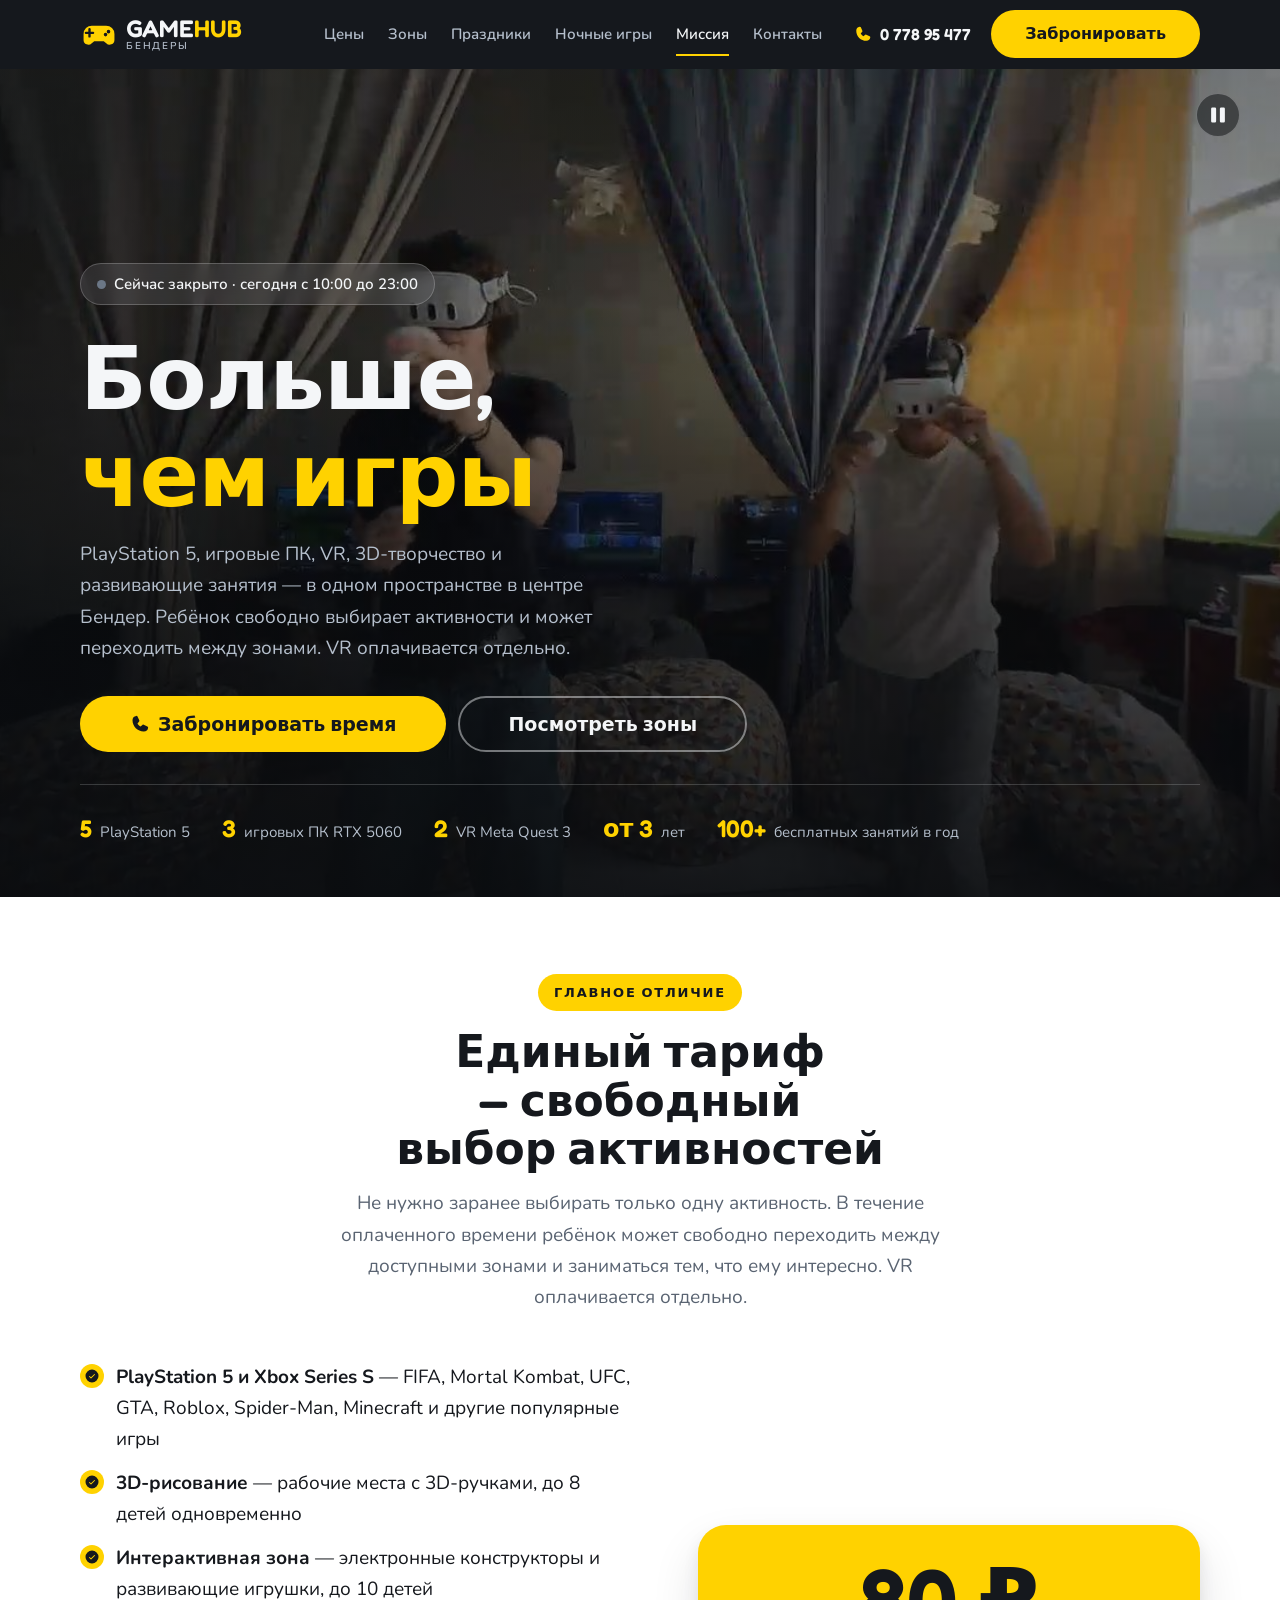
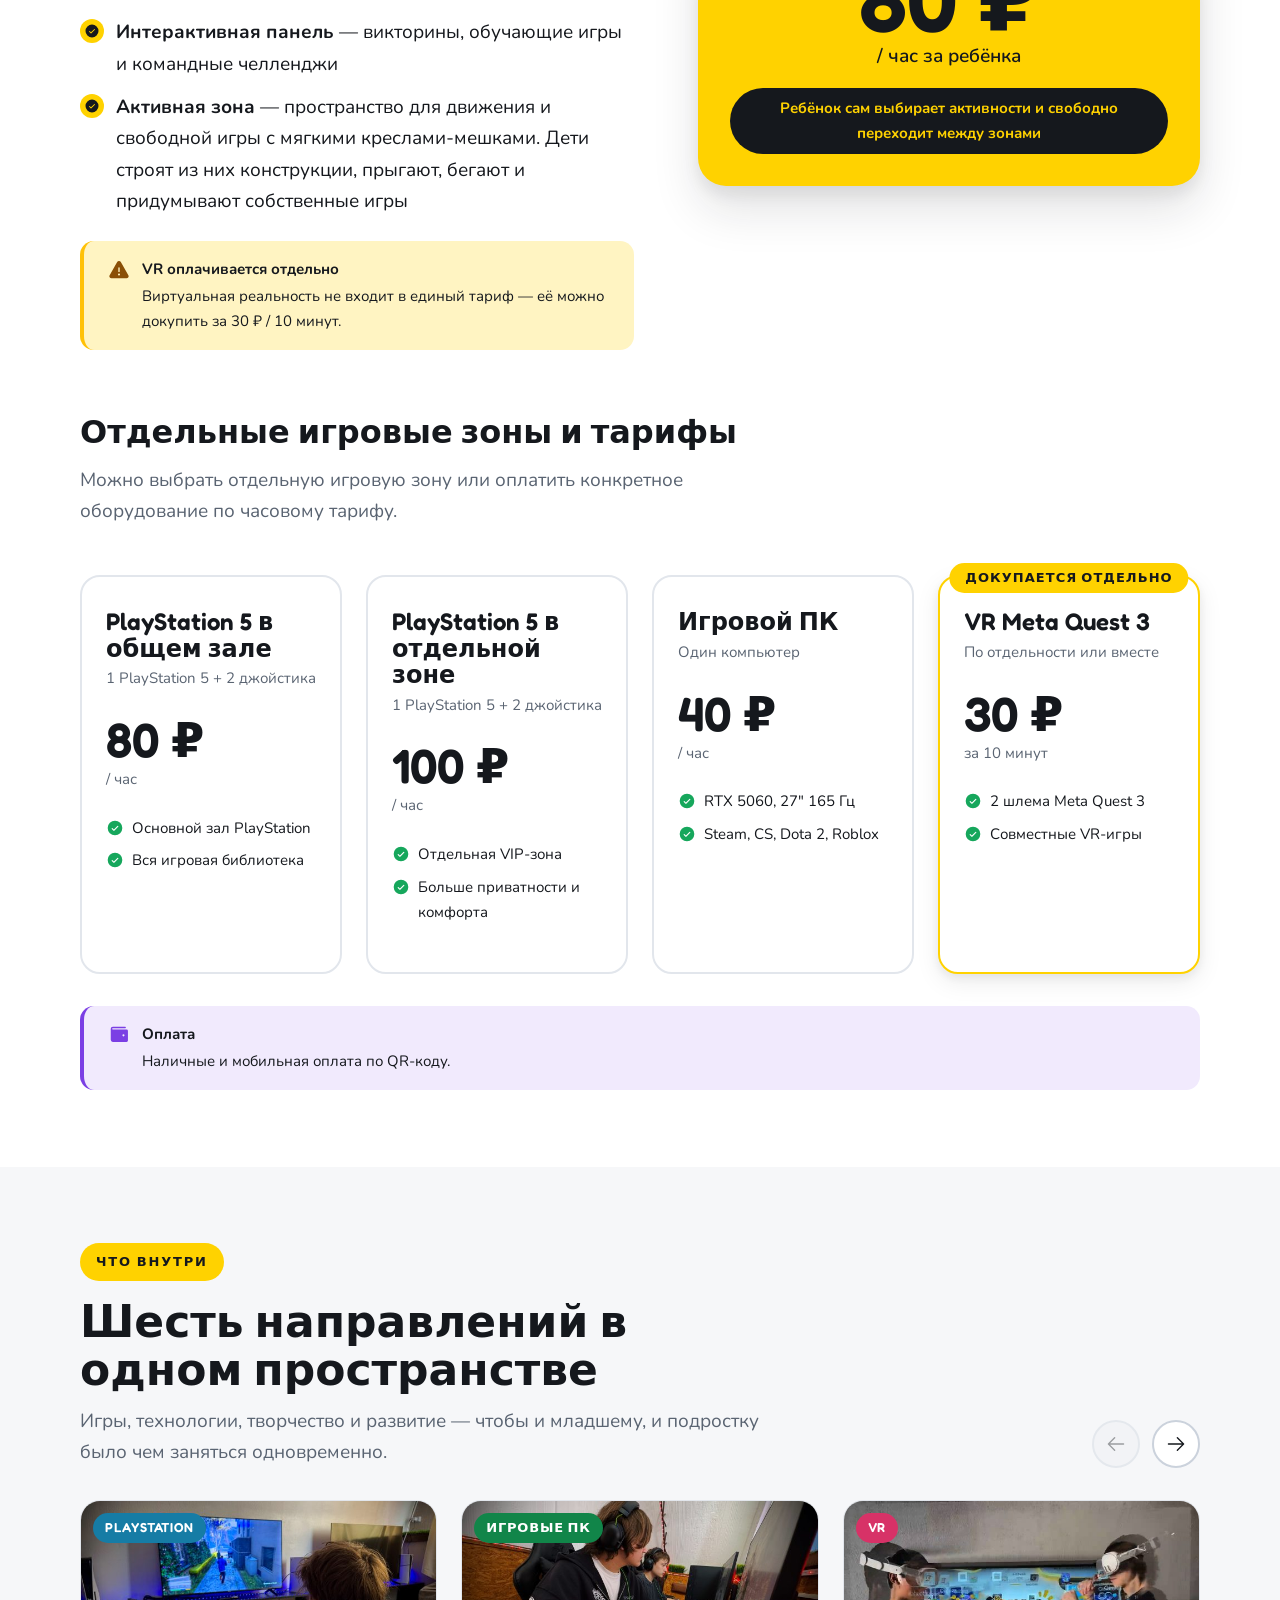
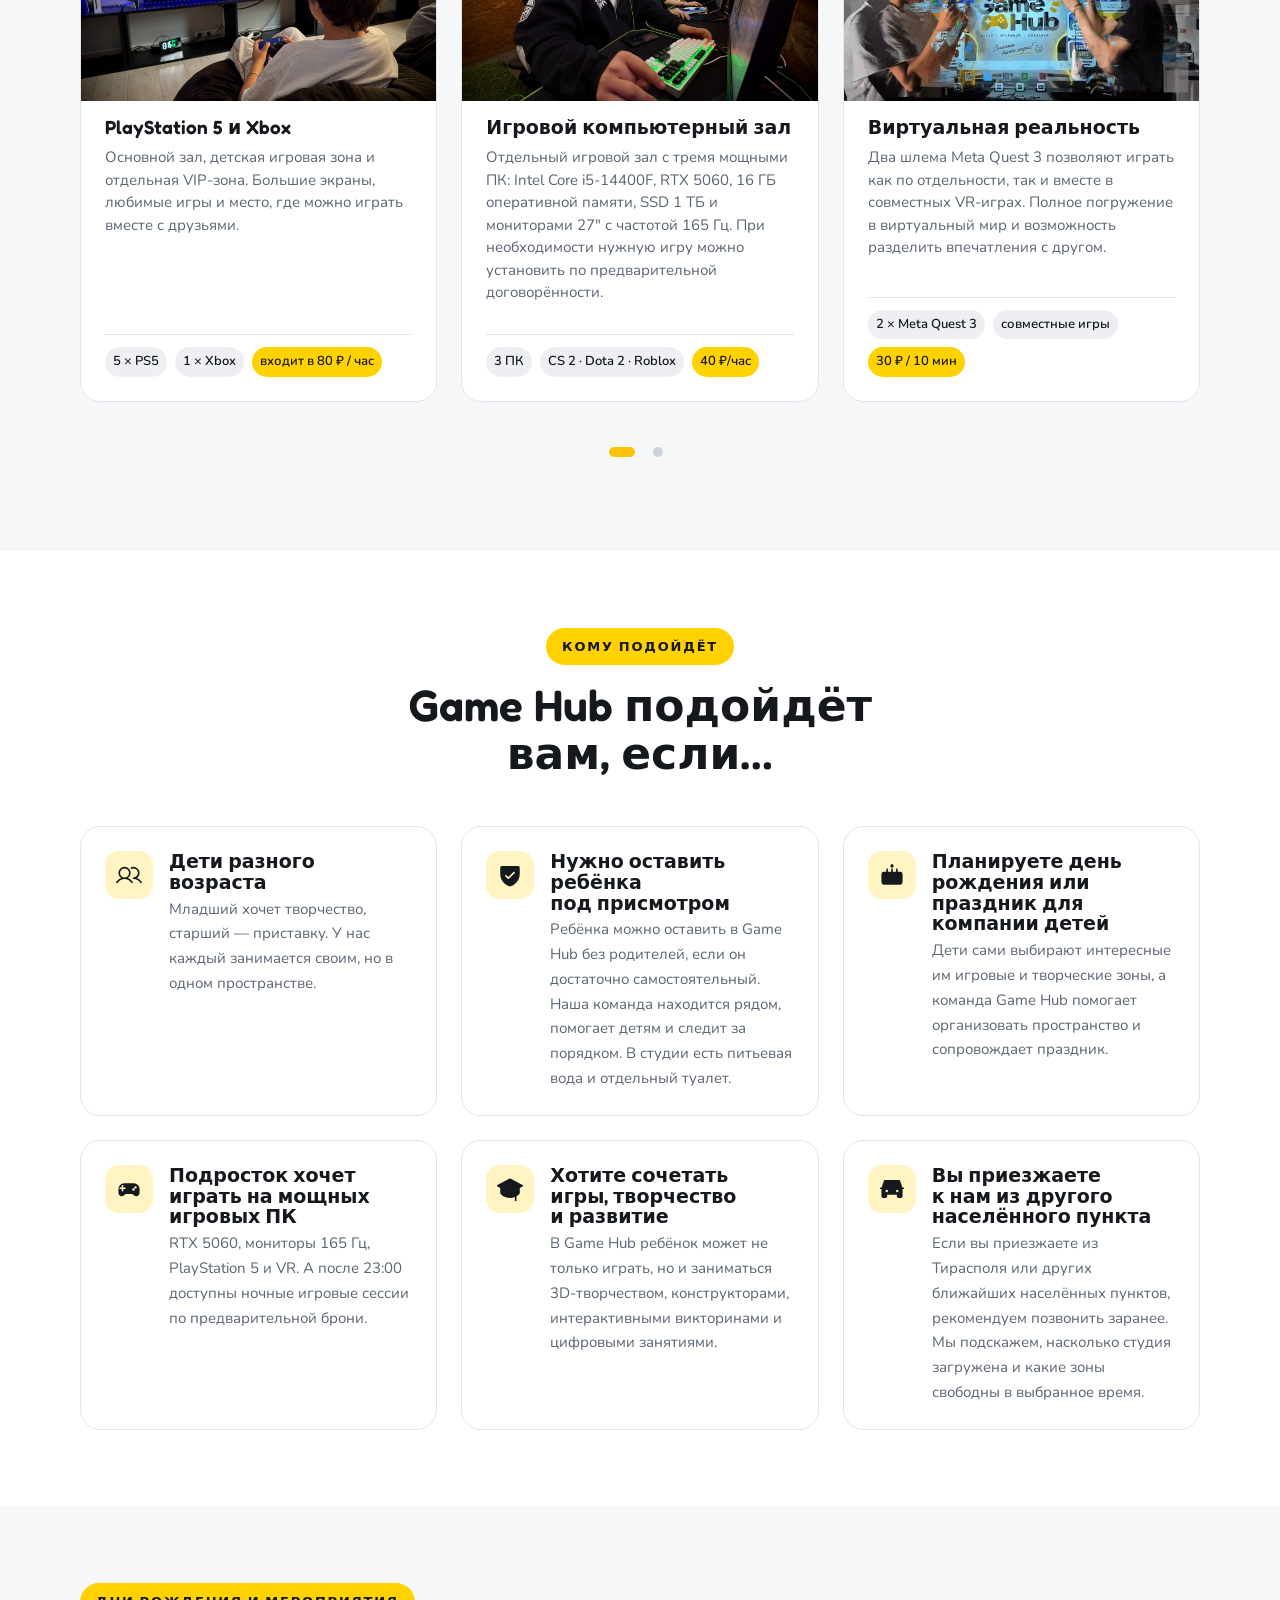
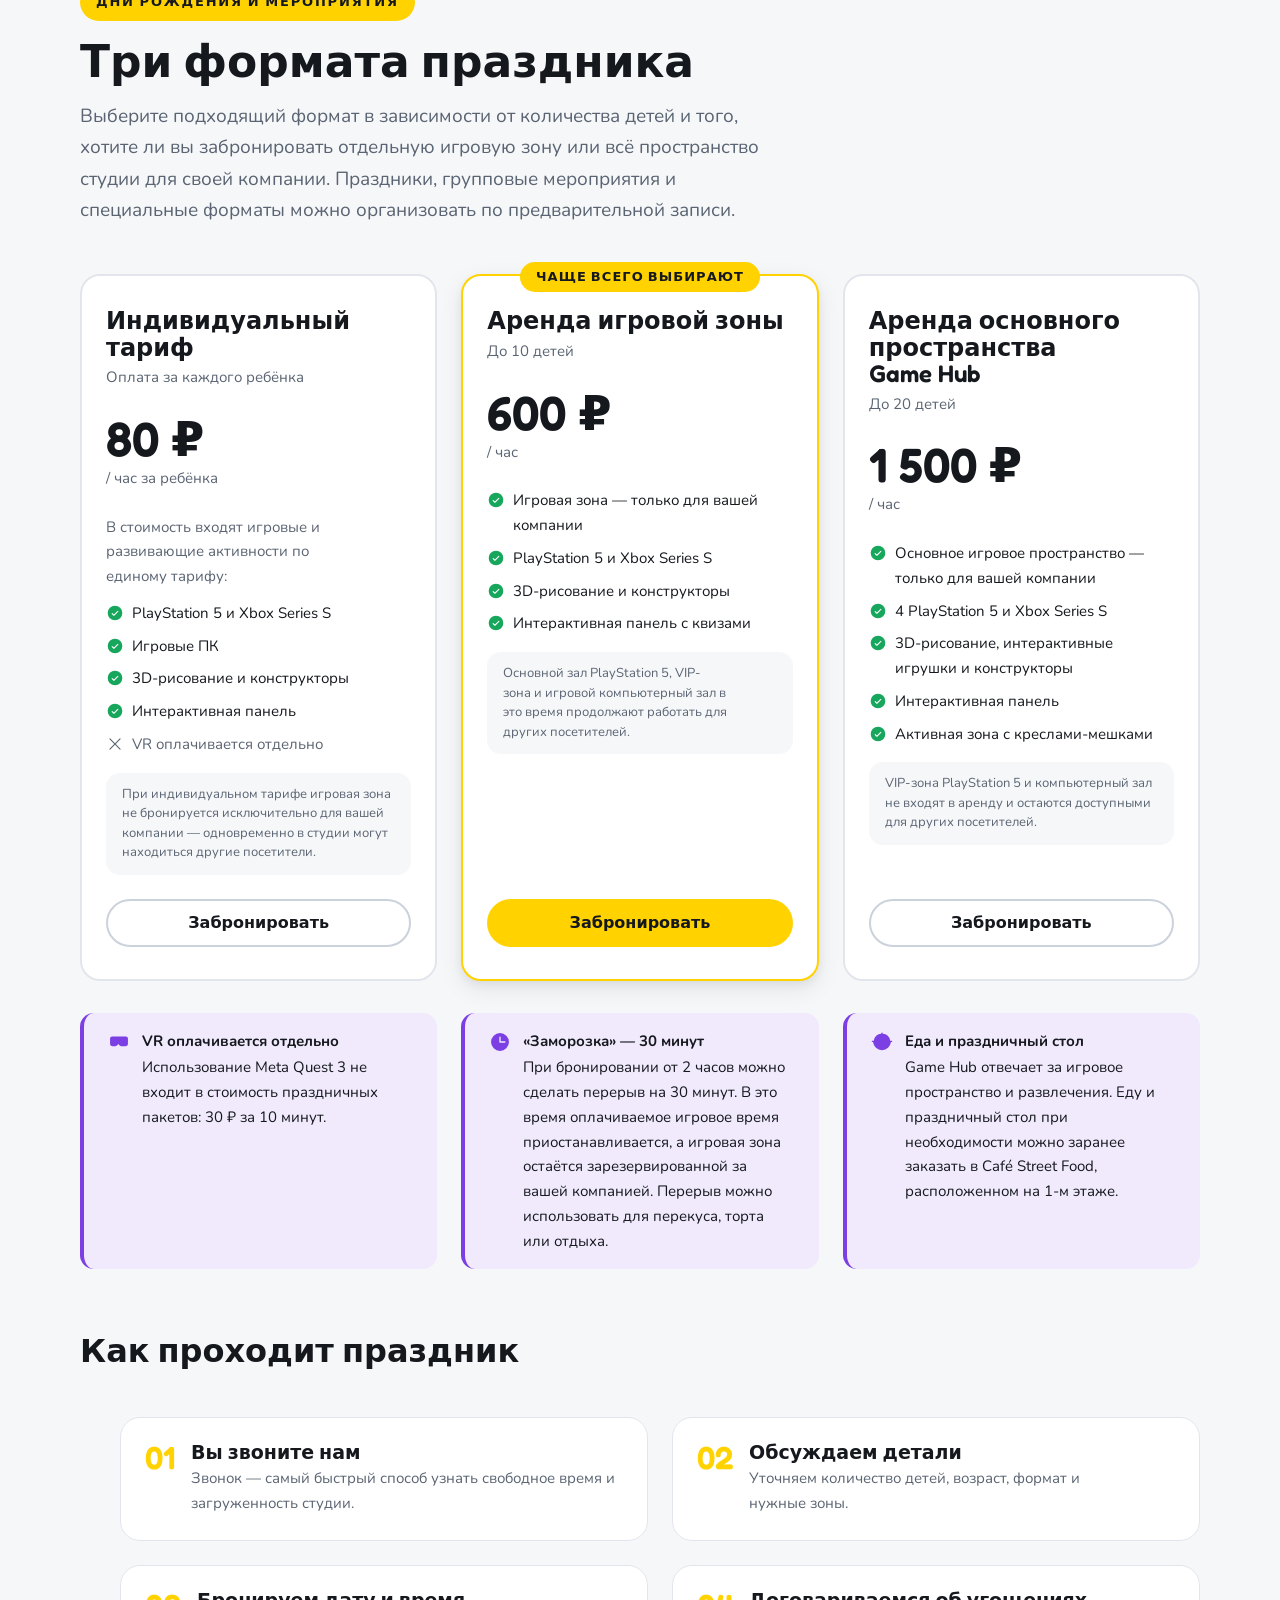
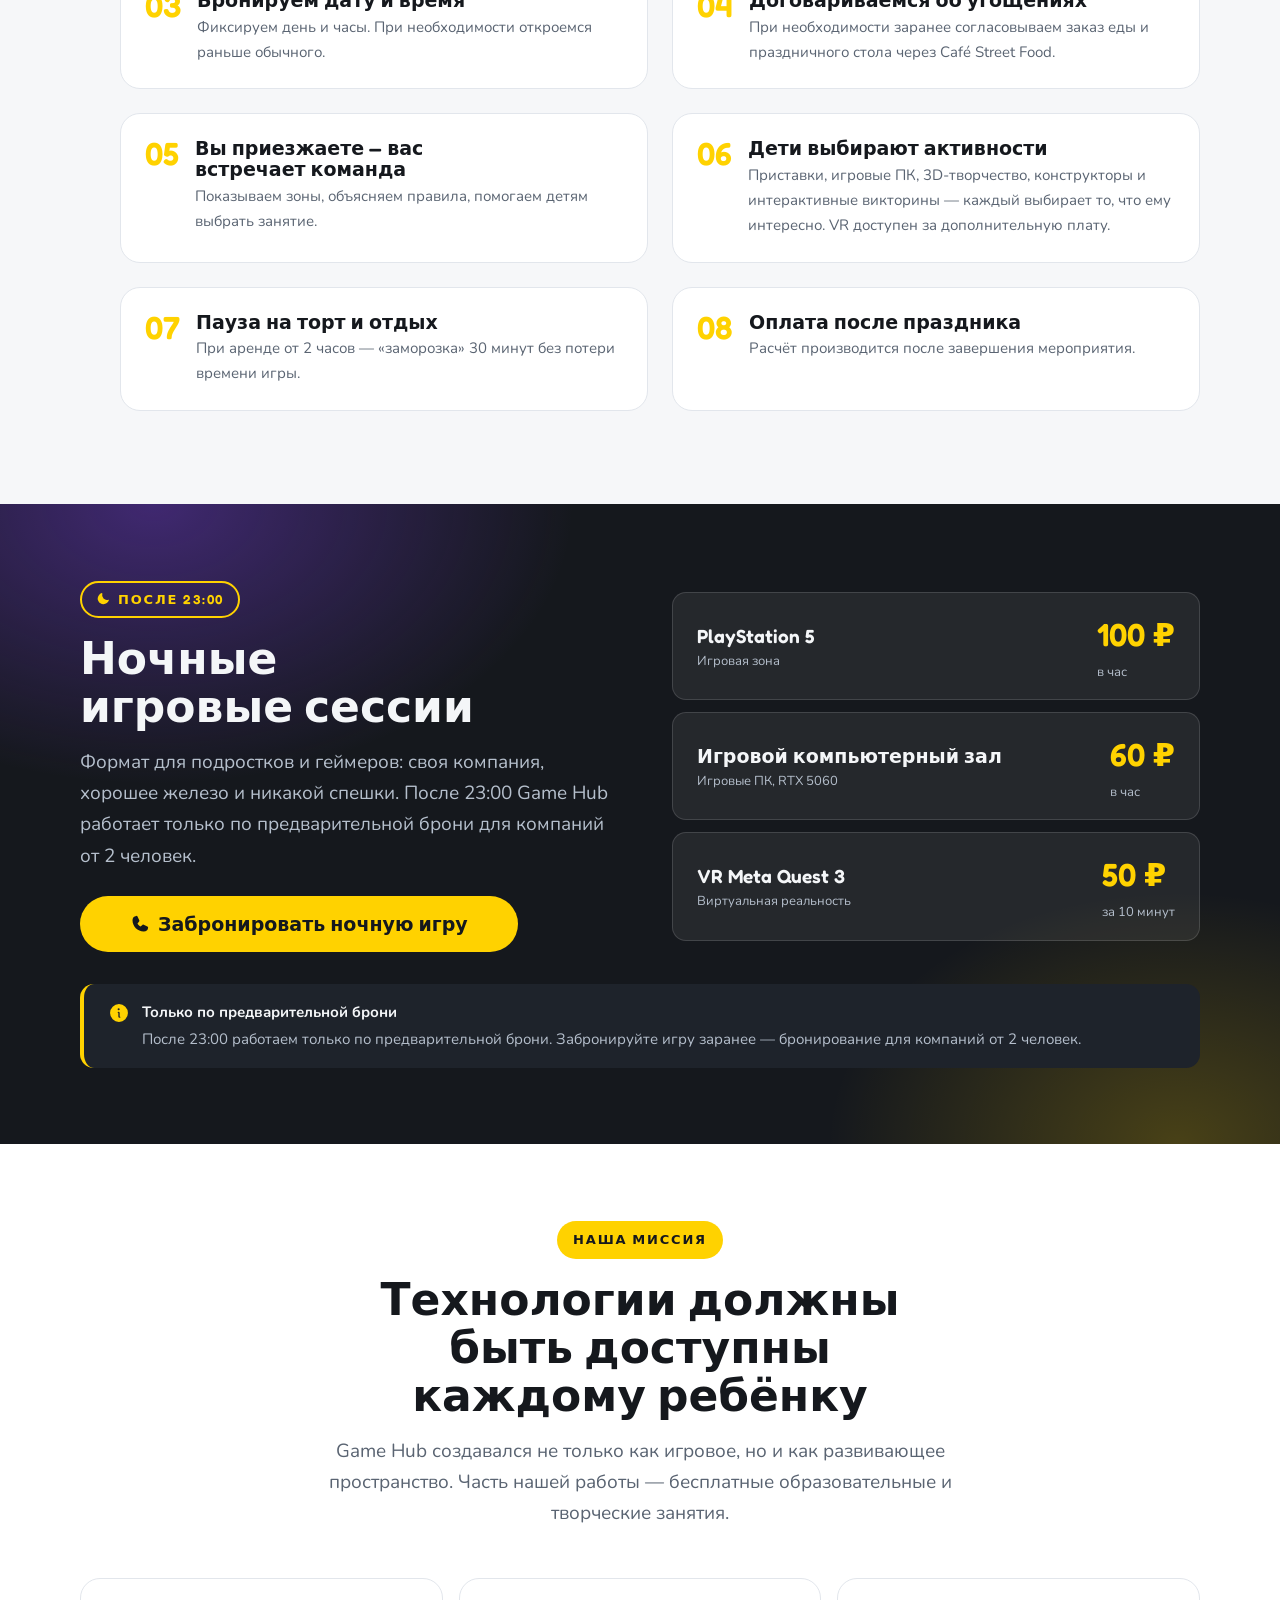
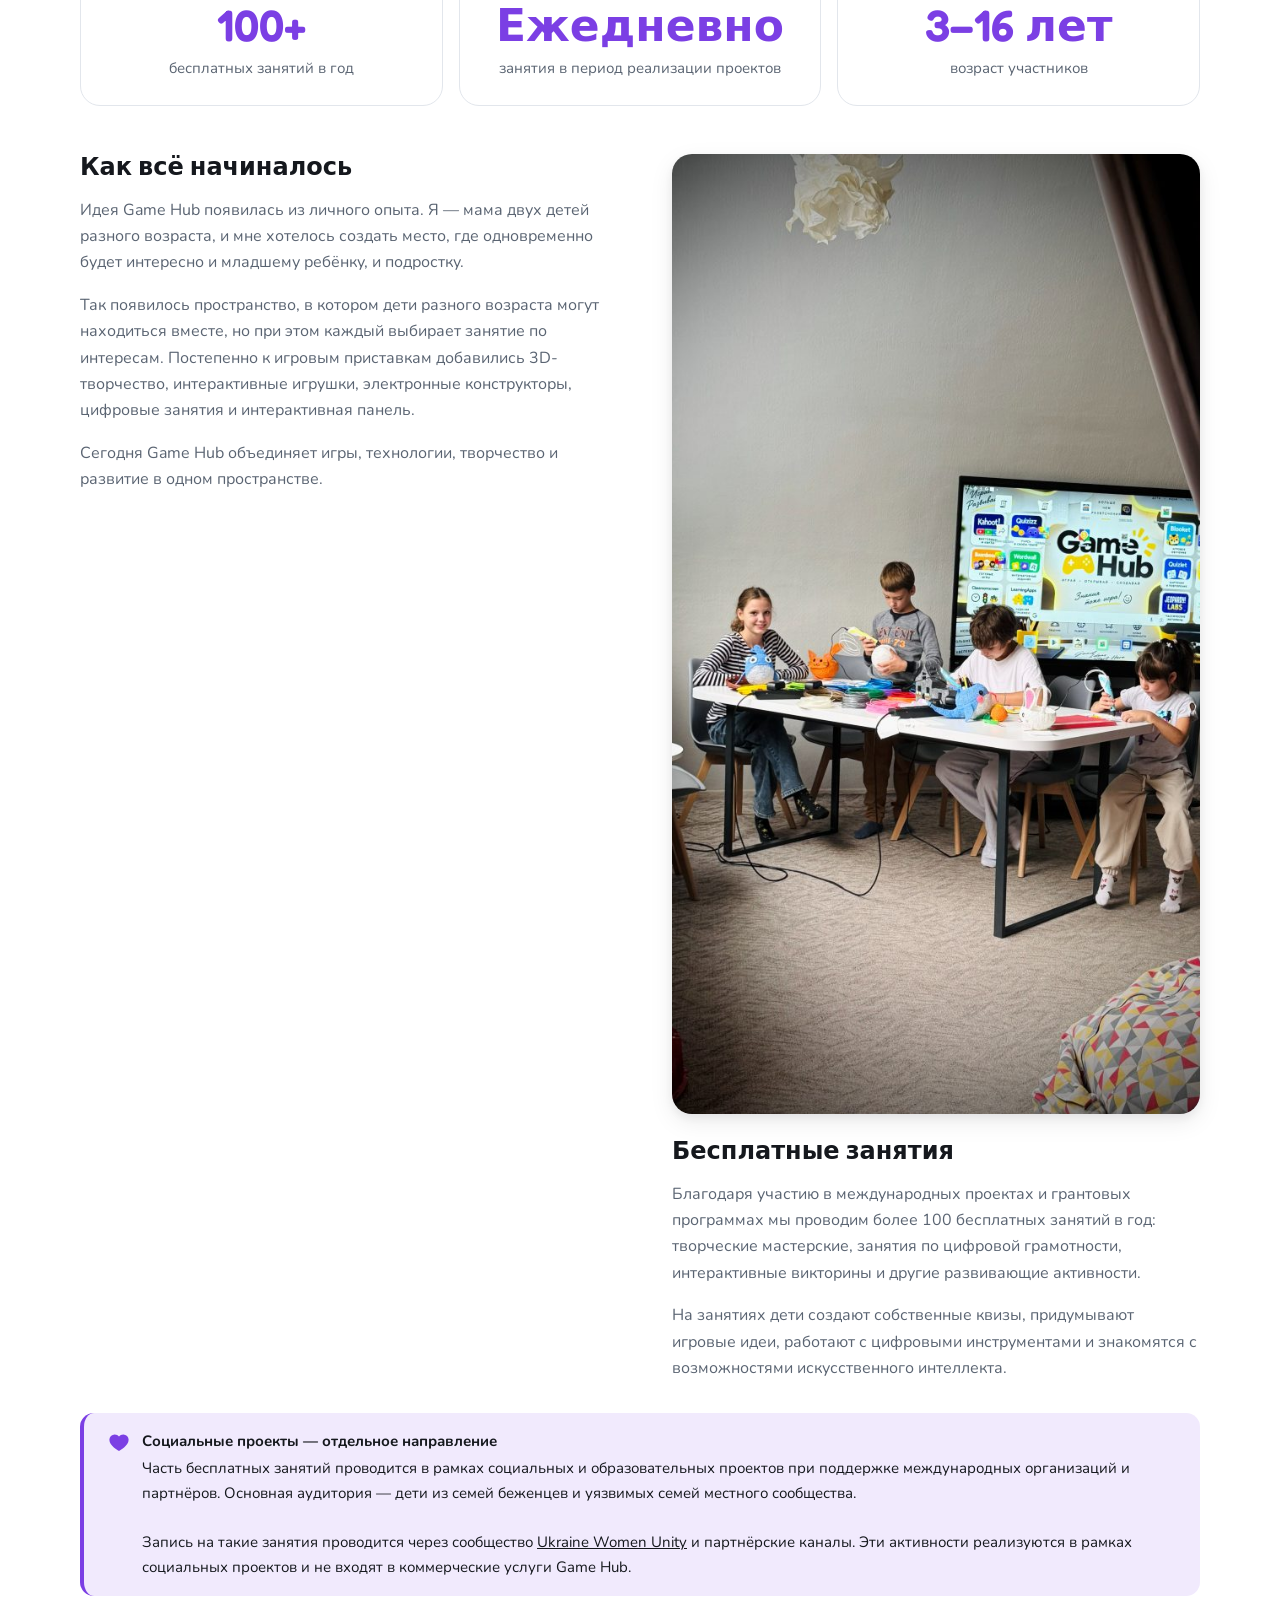
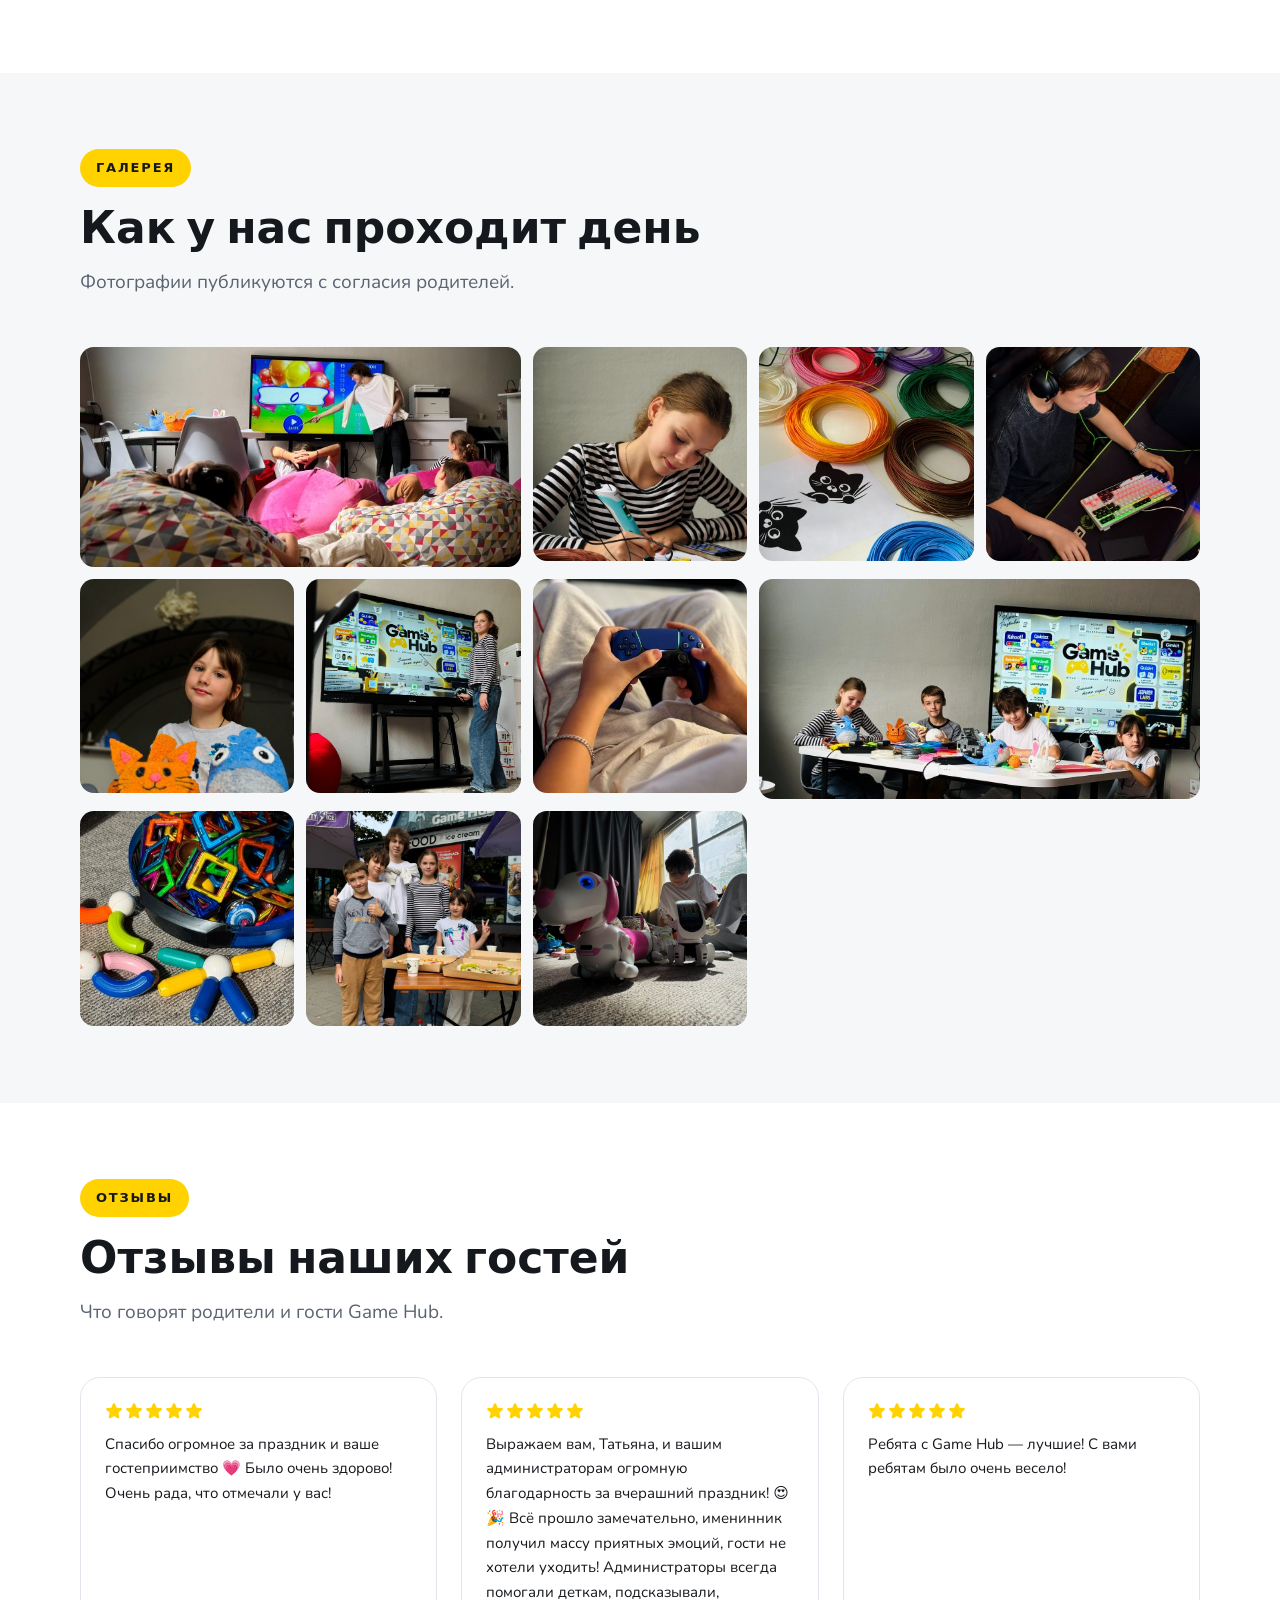
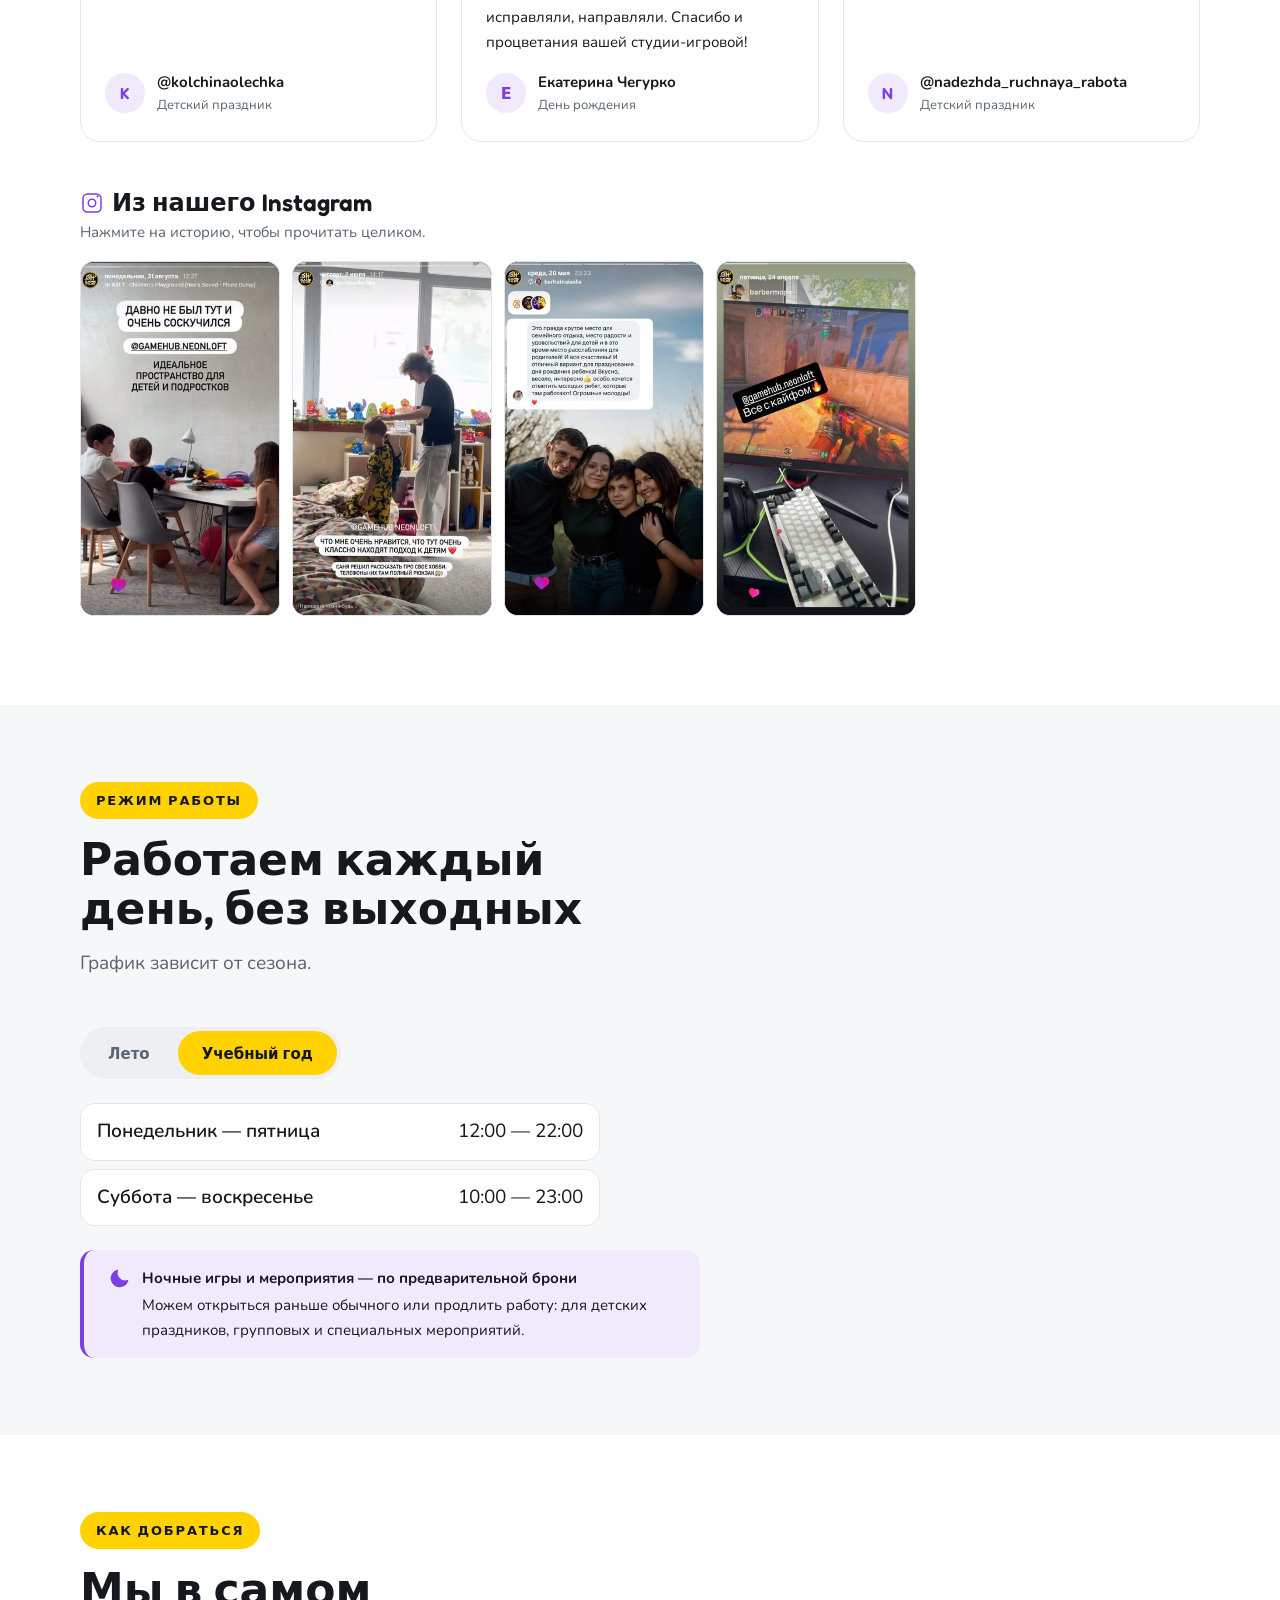
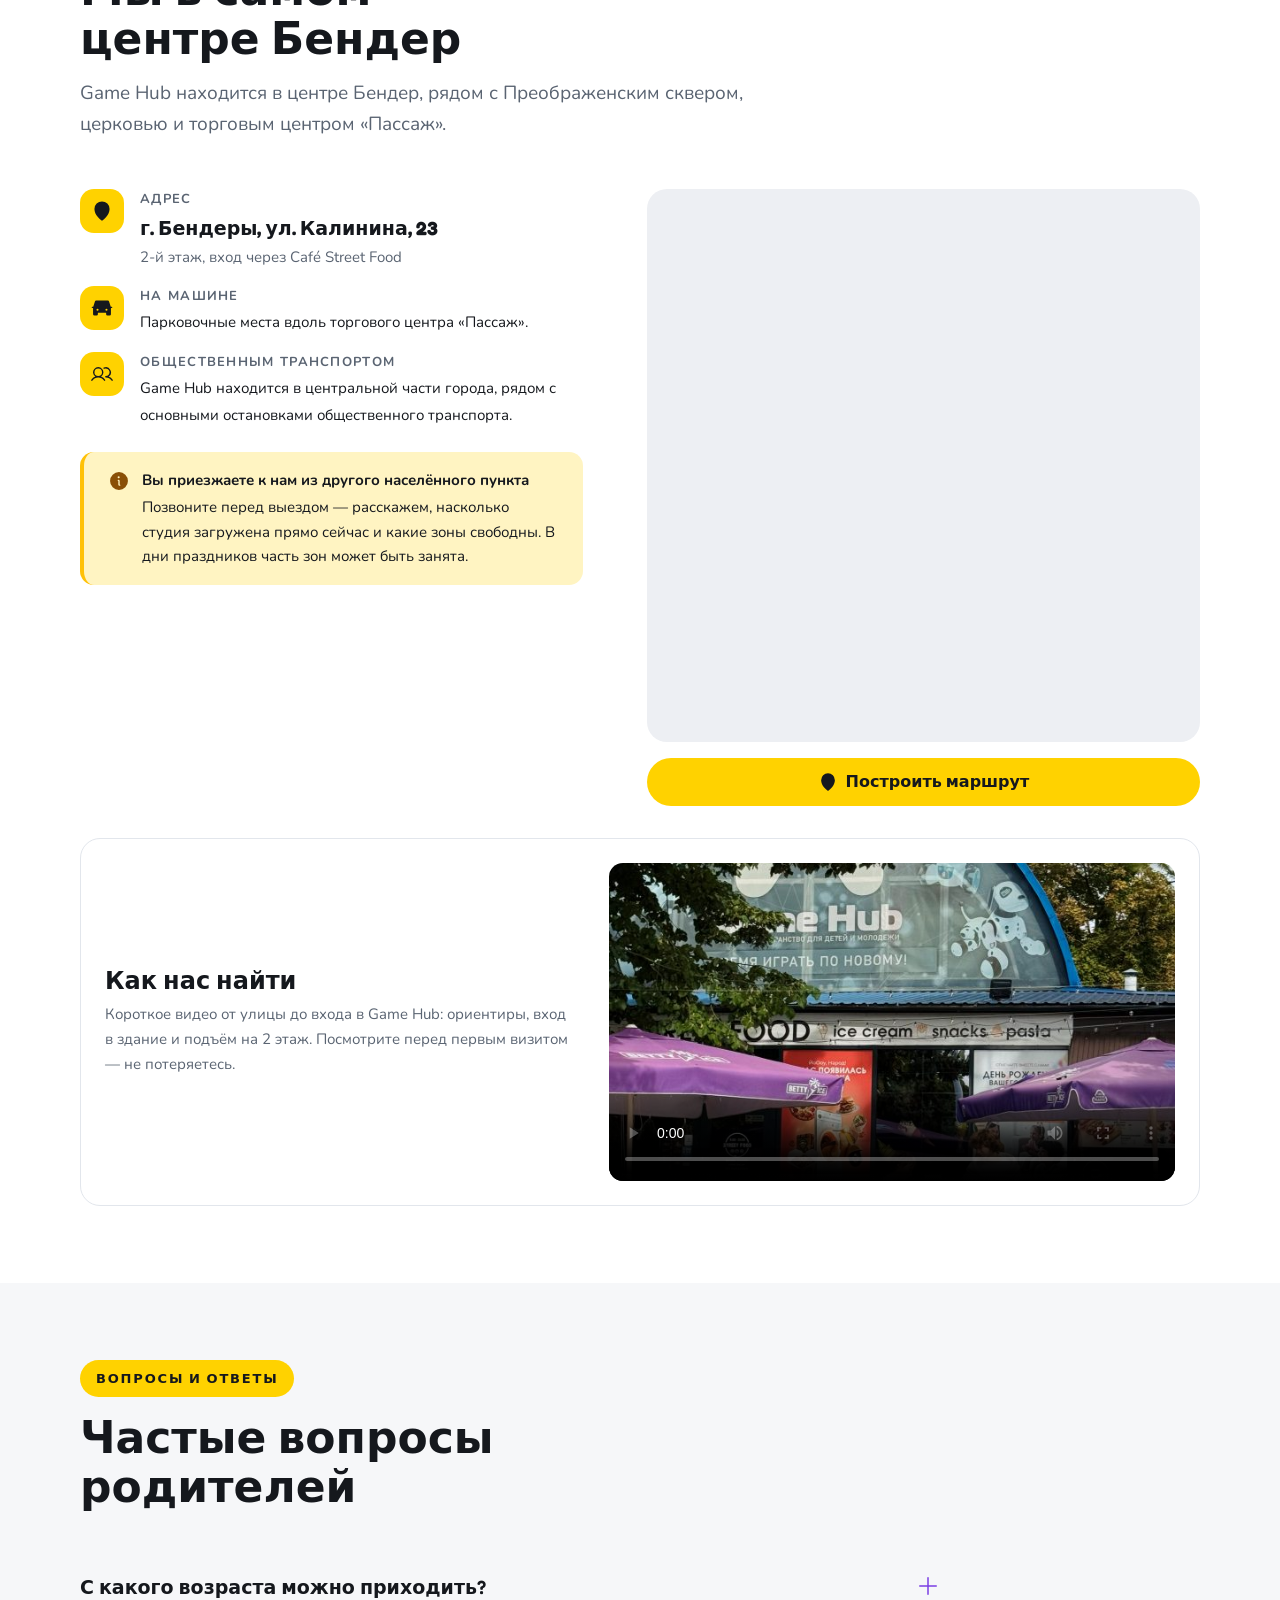
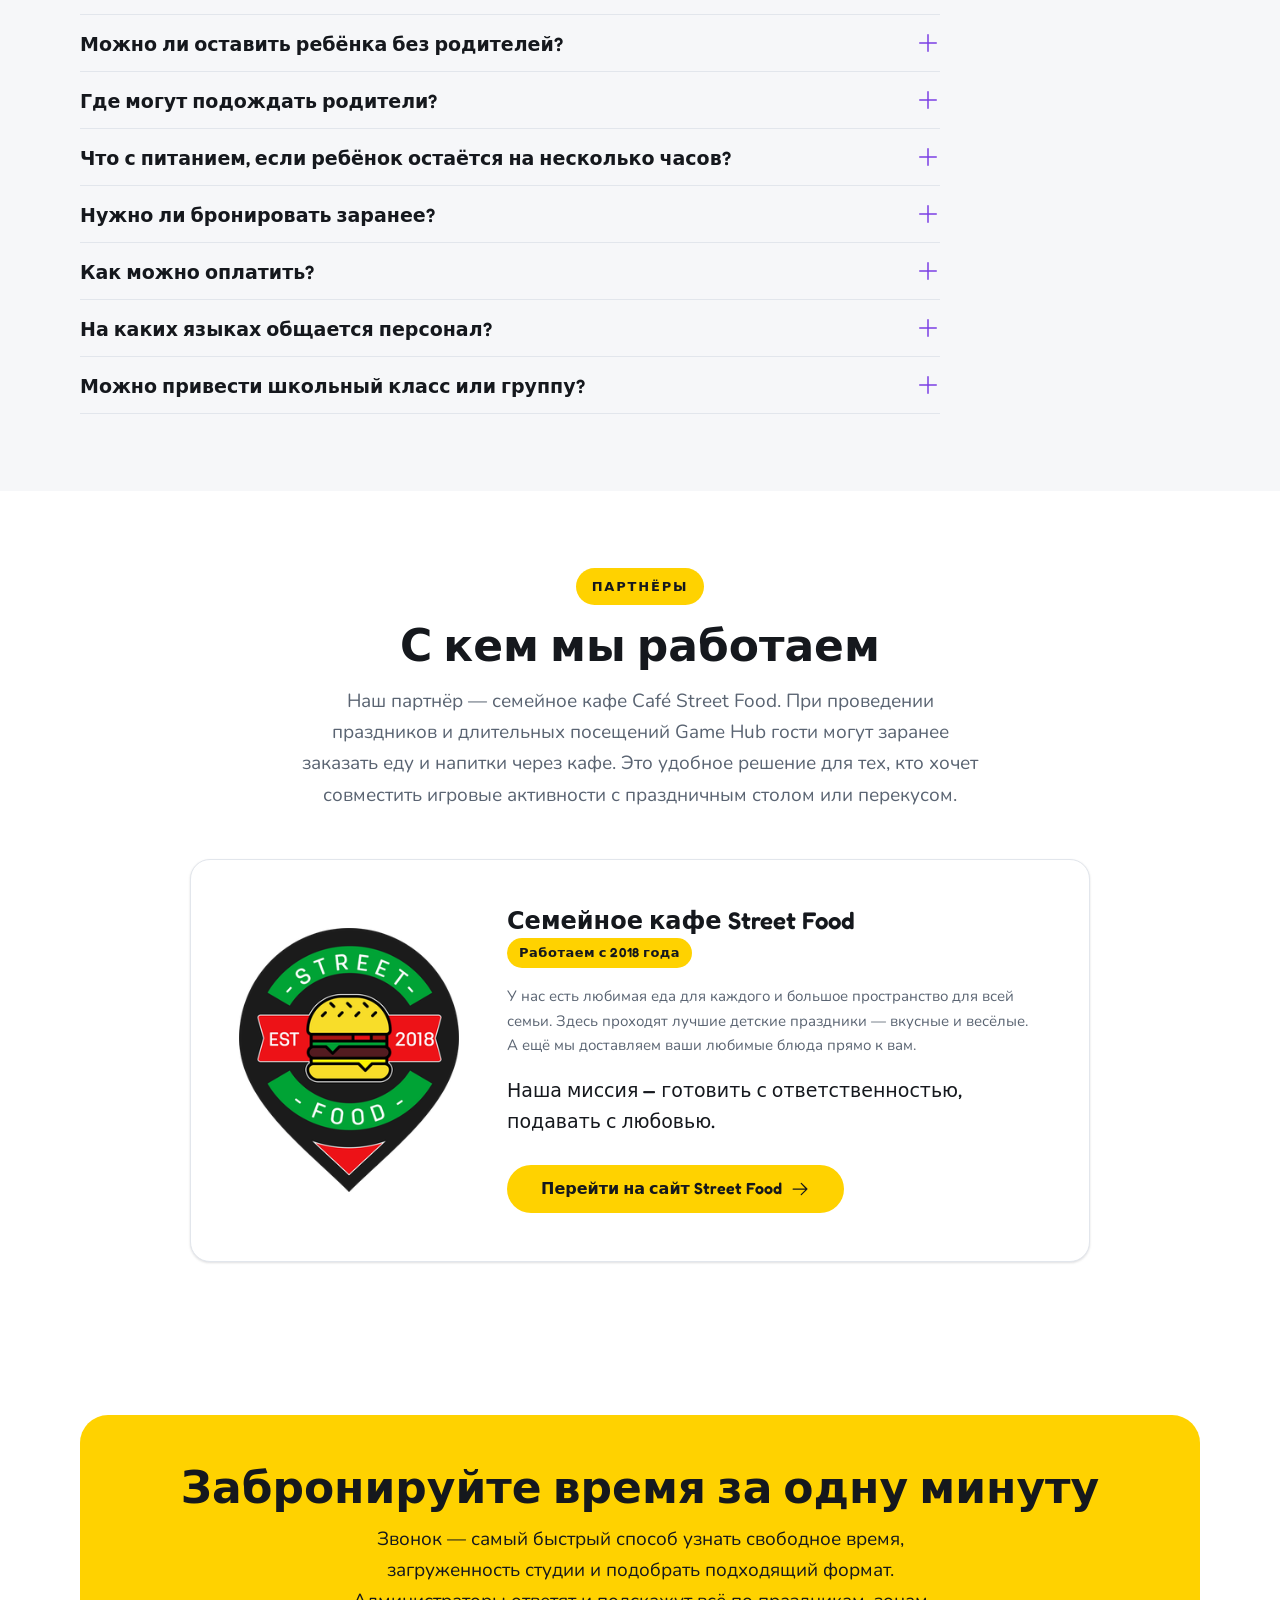
==== index.html @ 4c8664fa "Initial commit: upload game-hub-bender project" ====
<!doctype html>
<html lang="ru">
<head>
<meta charset="utf-8">
<script>document.documentElement.classList.add('js');</script>
<!-- viewport-fit=cover обязателен, иначе env(safe-area-inset-*) на iPhone
     возвращает 0 и нижняя панель уезжает под жест-бар -->
<meta name="viewport" content="width=device-width, initial-scale=1, viewport-fit=cover">
<title>Game Hub — пространство игр, технологий и творчества в Бендерах</title>
<meta name="description" content="Game Hub в Бендерах: PlayStation 5, игровые ПК, VR Meta Quest 3, 3D-рисование и интерактивные занятия. Единый тариф 80 ₽/час — ребёнок играет во всё без ограничений. Дни рождения, аренда зон, ночные игры.">

<meta property="og:type" content="website">
<meta property="og:locale" content="ru_RU">
<meta property="og:site_name" content="Game Hub">
<meta property="og:title" content="Game Hub — больше, чем игры">
<meta property="og:description" content="PlayStation 5, игровые ПК, VR, 3D-творчество и развивающие занятия в центре Бендер. Единый тариф — ребёнок выбирает всё, что хочет.">
<meta property="og:image" content="assets/img/photo-19-1280.jpg">
<meta name="theme-color" content="#15181D">

<link rel="icon" href="assets/brand/favicon.svg" type="image/svg+xml">

<link rel="preconnect" href="https://fonts.googleapis.com">
<link rel="preconnect" href="https://fonts.gstatic.com" crossorigin>
<link rel="stylesheet" href="https://fonts.googleapis.com/css2?family=Fredoka:wght@500;600;700&family=Nunito:wght@400;600;700;800&display=swap">

<link rel="stylesheet" href="css/tokens.css">
<link rel="stylesheet" href="css/styles.css">

<script type="application/ld+json">
{
  "@context": "https://schema.org",
  "@type": "EntertainmentBusiness",
  "name": "Game Hub",
  "description": "Центр игр, технологий и творчества для детей, подростков и семей в Бендерах.",
  "address": {
    "@type": "PostalAddress",
    "streetAddress": "ул. Калинина, 23, 2-й этаж, вход через Café Street Food",
    "addressLocality": "Бендеры"
  },
  "telephone": "+373 778 95 477",
  "url": "",
  "sameAs": ["https://www.instagram.com/gamehub_bender/"],
  "priceRange": "40–1500 ₽",
  "openingHours": ["Mo-Fr 12:00-22:00", "Sa-Su 10:00-23:00"]
}
</script>
</head>

<body>
<a class="skip-link" href="#main">Перейти к содержимому</a>

<!-- ===================== SVG-СПРАЙТ ИКОНОК (Phosphor) ===================== -->
<svg width="0" height="0" style="position:absolute" aria-hidden="true" focusable="false">
<defs>
  <g id="i-phone"><path fill="currentColor" d="M222.37 158.46l-47.11-21.11-.13-.06a16 16 0 0 0-15.17 1.4a8.12 8.12 0 0 0-.75.56L134.87 160c-15.42-7.49-31.34-23.29-38.83-38.51l20.78-24.71c.2-.25.39-.5.57-.77a16 16 0 0 0 1.32-15.06v-.12L97.54 33.64a16 16 0 0 0-16.62-9.52A56.26 56.26 0 0 0 32 80c0 79.4 64.6 144 144 144a56.26 56.26 0 0 0 55.88-48.92a16 16 0 0 0-9.51-16.62"/></g>
  <g id="i-chat"><path fill="currentColor" d="M216 48H40a16 16 0 0 0-16 16v160a15.84 15.84 0 0 0 9.25 14.5A16.05 16.05 0 0 0 40 240a15.89 15.89 0 0 0 10.25-3.78l.09-.07L83 208h133a16 16 0 0 0 16-16V64a16 16 0 0 0-16-16M96 140a12 12 0 1 1 12-12a12 12 0 0 1-12 12m32 0a12 12 0 1 1 12-12a12 12 0 0 1-12 12m32 0a12 12 0 1 1 12-12a12 12 0 0 1-12 12"/></g>
  <g id="i-check"><path fill="currentColor" d="M128 24a104 104 0 1 0 104 104A104.11 104.11 0 0 0 128 24m45.66 85.66l-56 56a8 8 0 0 1-11.32 0l-24-24a8 8 0 0 1 11.32-11.32L112 148.69l50.34-50.35a8 8 0 0 1 11.32 11.32"/></g>
  <g id="i-x"><path fill="currentColor" d="M205.66 194.34a8 8 0 0 1-11.32 11.32L128 139.31l-66.34 66.35a8 8 0 0 1-11.32-11.32L116.69 128L50.34 61.66a8 8 0 0 1 11.32-11.32L128 116.69l66.34-66.35a8 8 0 0 1 11.32 11.32L139.31 128Z"/></g>
  <g id="i-plus"><path fill="currentColor" d="M224 128a8 8 0 0 1-8 8h-80v80a8 8 0 0 1-16 0v-80H40a8 8 0 0 1 0-16h80V40a8 8 0 0 1 16 0v80h80a8 8 0 0 1 8 8"/></g>
  <g id="i-arrow-right"><path fill="currentColor" d="m221.66 133.66l-72 72a8 8 0 0 1-11.32-11.32L196.69 136H40a8 8 0 0 1 0-16h156.69l-58.35-58.34a8 8 0 0 1 11.32-11.32l72 72a8 8 0 0 1 0 11.32"/></g>
  <g id="i-arrow-left"><path fill="currentColor" d="M224 128a8 8 0 0 1-8 8H59.31l58.35 58.34a8 8 0 0 1-11.32 11.32l-72-72a8 8 0 0 1 0-11.32l72-72a8 8 0 0 1 11.32 11.32L59.31 120H216a8 8 0 0 1 8 8"/></g>
  <g id="i-pin"><path fill="currentColor" d="M128 64a40 40 0 1 0 40 40a40 40 0 0 0-40-40m0 64a24 24 0 1 1 24-24a24 24 0 0 1-24 24m0-112a88.1 88.1 0 0 0-88 88c0 31.4 14.51 64.68 42 96.25a254.2 254.2 0 0 0 41.45 38.3a8 8 0 0 0 9.18 0a254.2 254.2 0 0 0 41.37-38.3c27.49-31.57 42-64.85 42-96.25a88.1 88.1 0 0 0-88-88"/></g>
  <g id="i-clock"><path fill="currentColor" d="M128 24a104 104 0 1 0 104 104A104.11 104.11 0 0 0 128 24m56 112h-56a8 8 0 0 1-8-8V72a8 8 0 0 1 16 0v48h48a8 8 0 0 1 0 16"/></g>
  <g id="i-star"><path fill="currentColor" d="M234.5 114.38l-45.1 39.36l13.51 58.6a16 16 0 0 1-23.84 17.34l-51.11-31l-51 31a16 16 0 0 1-23.84-17.34l13.49-58.54l-45.11-39.42a16 16 0 0 1 9.11-28.06l59.46-5.15l23.21-55.36a15.95 15.95 0 0 1 29.44 0l23.21 55.36l59.46 5.15a16 16 0 0 1 9.11 28.06"/></g>
  <g id="i-warning"><path fill="currentColor" d="M236.8 188.09L149.35 36.22a24.76 24.76 0 0 0-42.7 0L19.2 188.09a23.51 23.51 0 0 0 0 23.72A24.35 24.35 0 0 0 40.55 224h174.9a24.35 24.35 0 0 0 21.33-12.19a23.51 23.51 0 0 0 .02-23.72M120 104a8 8 0 0 1 16 0v40a8 8 0 0 1-16 0Zm8 88a12 12 0 1 1 12-12a12 12 0 0 1-12 12"/></g>
  <g id="i-info"><path fill="currentColor" d="M128 24a104 104 0 1 0 104 104A104.11 104.11 0 0 0 128 24m-4 48a12 12 0 1 1-12 12a12 12 0 0 1 12-12m12 112a16 16 0 0 1-16-16v-40a8 8 0 0 1 0-16a16 16 0 0 1 16 16v40a8 8 0 0 1 0 16"/></g>
  <g id="i-shield"><path fill="currentColor" d="M208 40H48a16 16 0 0 0-16 16v58.78c0 89.61 75.82 119.34 91 124.39a15.5 15.5 0 0 0 10 0c15.2-5.05 91-34.78 91-124.39V56a16 16 0 0 0-16-16m-34.34 69.66l-56 56a8 8 0 0 1-11.32 0l-24-24a8 8 0 0 1 11.32-11.32L112 148.69l50.34-50.35a8 8 0 0 1 11.32 11.32"/></g>
  <g id="i-users"><path fill="currentColor" d="M117.25 157.92a60 60 0 1 0-66.5 0a95.83 95.83 0 0 0-47.22 37.71a8 8 0 1 0 13.4 8.74a80 80 0 0 1 134.14 0a8 8 0 0 0 13.4-8.74a95.83 95.83 0 0 0-47.22-37.71M40 108a44 44 0 1 1 44 44a44.05 44.05 0 0 1-44-44m210.14 98.7a8 8 0 0 1-11.07-2.33A79.8 79.8 0 0 0 172 168a8 8 0 0 1 0-16a44 44 0 1 0-16.34-84.87a8 8 0 1 1-5.94-14.85a60 60 0 0 1 55.53 105.64a95.83 95.83 0 0 1 47.22 37.71a8 8 0 0 1-2.33 11.07"/></g>
  <g id="i-gamepad"><path fill="currentColor" d="M176 72a56.06 56.06 0 0 1 56 56v40a32 32 0 0 1-55.27 21.91L160 176H96l-16.73 13.91A32 32 0 0 1 24 168v-40a56.06 56.06 0 0 1 56-56ZM88 112H72V96a8 8 0 0 0-16 0v16H40a8 8 0 0 0 0 16h16v16a8 8 0 0 0 16 0v-16h16a8 8 0 0 0 0-16m72 20a12 12 0 1 0 12-12a12 12 0 0 0-12 12m32-32a12 12 0 1 0 12 12a12 12 0 0 0-12-12"/></g>
  <g id="i-vr"><path fill="currentColor" d="M208 64H48a24 24 0 0 0-24 24v64a24 24 0 0 0 24 24h40.24a24 24 0 0 0 19.2-9.6L120 150l12.56 16.4a24 24 0 0 0 19.2 9.6H208a24 24 0 0 0 24-24V88a24 24 0 0 0-24-24"/></g>
  <g id="i-monitor"><path fill="currentColor" d="M208 40H48a24 24 0 0 0-24 24v112a24 24 0 0 0 24 24h72v24H88a8 8 0 0 0 0 16h80a8 8 0 0 0 0-16h-32v-24h72a24 24 0 0 0 24-24V64a24 24 0 0 0-24-24"/></g>
  <g id="i-pen"><path fill="currentColor" d="m227.31 73.37l-44.68-44.69a16 16 0 0 0-22.63 0L36.69 152a15.86 15.86 0 0 0-4.69 11.31V208a16 16 0 0 0 16 16h44.69a15.86 15.86 0 0 0 11.31-4.69L227.31 96a16 16 0 0 0 0-22.63M51.31 160L136 75.31L152.69 92L68 176.68ZM48 179.31L76.69 208H48Zm120-98.63L123.31 36L148 11.31"/></g>
  <g id="i-puzzle"><path fill="currentColor" d="M223.68 66.15L135.68 18a15.88 15.88 0 0 0-15.36 0l-88 48.15a16 16 0 0 0-8.32 14v95.64a16 16 0 0 0 8.32 14l88 48.17a15.88 15.88 0 0 0 15.36 0l88-48.17a16 16 0 0 0 8.32-14V80.18a16 16 0 0 0-8.32-14.03M128 32l80.34 44L128 120L47.66 76Z"/></g>
  <g id="i-presentation"><path fill="currentColor" d="M216 40H40a16 16 0 0 0-16 16v112a16 16 0 0 0 16 16h64.69l-21.38 21.37a8 8 0 0 0 11.31 11.32L120 195.31l25.37 21.38a8 8 0 1 0 11.32-11.32L135.31 184H216a16 16 0 0 0 16-16V56a16 16 0 0 0-16-16"/></g>
  <g id="i-moon"><path fill="currentColor" d="M233.54 142.23a8 8 0 0 0-8-2a88.08 88.08 0 0 1-109.8-109.8a8 8 0 0 0-10-10a104.84 104.84 0 0 0-52.91 37A104 104 0 0 0 136 224a103.1 103.1 0 0 0 62.52-20.88a104.84 104.84 0 0 0 37-52.91a8 8 0 0 0-1.98-7.98"/></g>
  <g id="i-cake"><path fill="currentColor" d="M208 96h-24V72a8 8 0 0 0-16 0v24h-32V72a8 8 0 0 0-16 0v24H88V72a8 8 0 0 0-16 0v24H48a24 24 0 0 0-24 24v80a24 24 0 0 0 24 24h160a24 24 0 0 0 24-24v-80a24 24 0 0 0-24-24M128 56a16 16 0 0 0 16-16c0-10-16-24-16-24s-16 14-16 24a16 16 0 0 0 16 16"/></g>
  <g id="i-sparkle"><path fill="currentColor" d="M208 144a15.78 15.78 0 0 1-10.42 14.94l-51.65 19l-19 51.61a15.92 15.92 0 0 1-29.88 0L78 178l-51.62-19a15.92 15.92 0 0 1 0-29.88l51.65-19l19-51.61a15.92 15.92 0 0 1 29.88 0l19 51.65l51.61 19A15.78 15.78 0 0 1 208 144M152 48h16v16a8 8 0 0 0 16 0V48h16a8 8 0 0 0 0-16h-16V16a8 8 0 0 0-16 0v16h-16a8 8 0 0 0 0 16m88 32h-8v-8a8 8 0 0 0-16 0v8h-8a8 8 0 0 0 0 16h8v8a8 8 0 0 0 16 0v-8h8a8 8 0 0 0 0-16"/></g>
  <g id="i-wallet"><path fill="currentColor" d="M216 64H56a8 8 0 0 1 0-16h144a8 8 0 0 0 0-16H56a24 24 0 0 0-24 24v128a24 24 0 0 0 24 24h160a16 16 0 0 0 16-16V80a16 16 0 0 0-16-16m-36 80a12 12 0 1 1 12-12a12 12 0 0 1-12 12"/></g>
  <g id="i-qr"><path fill="currentColor" d="M104 40H56a16 16 0 0 0-16 16v48a16 16 0 0 0 16 16h48a16 16 0 0 0 16-16V56a16 16 0 0 0-16-16m0 64H56V56h48Zm0 32H56a16 16 0 0 0-16 16v48a16 16 0 0 0 16 16h48a16 16 0 0 0 16-16v-48a16 16 0 0 0-16-16m0 64H56v-48h48Zm96-160h-48a16 16 0 0 0-16 16v48a16 16 0 0 0 16 16h48a16 16 0 0 0 16-16V56a16 16 0 0 0-16-16m0 64h-48V56h48Zm-64 48a8 8 0 0 1 8-8h16a8 8 0 0 1 8 8v16h16v-16a8 8 0 0 1 16 0v40a8 8 0 0 1-8 8h-24v16a8 8 0 0 1-16 0v-24a8 8 0 0 1 8-8h24v-16h-32v24a8 8 0 0 1-16 0Z"/></g>
  <g id="i-instagram"><path fill="currentColor" d="M128 80a48 48 0 1 0 48 48a48.05 48.05 0 0 0-48-48m0 80a32 32 0 1 1 32-32a32 32 0 0 1-32 32m48-136H80a56.06 56.06 0 0 0-56 56v96a56.06 56.06 0 0 0 56 56h96a56.06 56.06 0 0 0 56-56V80a56.06 56.06 0 0 0-56-56m40 152a40 40 0 0 1-40 40H80a40 40 0 0 1-40-40V80a40 40 0 0 1 40-40h96a40 40 0 0 1 40 40Zm-16-120a12 12 0 1 1-12-12a12 12 0 0 1 12 12"/></g>
  <g id="i-telegram"><path fill="currentColor" d="M228.88 26.19a9 9 0 0 0-9.16-1.57L17.06 103.93a14.22 14.22 0 0 0 2.43 27.21L72 141.45V200a15.92 15.92 0 0 0 27.18 11.32l26-26l44.5 39.14a15.93 15.93 0 0 0 26.11-8.57l38-192a9 9 0 0 0-4.91-9.7"/></g>
  <g id="i-whatsapp"><path fill="currentColor" d="M187.58 144.84l-32-16a8 8 0 0 0-8 .5l-14.69 9.8a40.55 40.55 0 0 1-16-16l9.8-14.69a8 8 0 0 0 .5-8l-16-32A8 8 0 0 0 104 64a40 40 0 0 0-40 40a88.1 88.1 0 0 0 88 88a40 40 0 0 0 40-40a8 8 0 0 0-4.42-7.16M128 24a104 104 0 0 0-91.82 152.88l-11.35 34.05a16 16 0 0 0 20.24 20.24l34.05-11.35A104 104 0 1 0 128 24"/></g>
  <g id="i-video"><path fill="currentColor" d="M164 48H52a28 28 0 0 0-28 28v104a28 28 0 0 0 28 28h112a28 28 0 0 0 28-28v-104a28 28 0 0 0-28-28m80.77 29.4a8 8 0 0 0-8.08.2l-28 17.5a8 8 0 0 0-3.76 6.79v51.22a8 8 0 0 0 3.76 6.79l28 17.5A8 8 0 0 0 248 170.9V84.4a8 8 0 0 0-3.23-7"/></g>
  <g id="i-map"><path fill="currentColor" d="m228.92 49.69l-64-16a8 8 0 0 0-5.1.43l-61.1 26.19l-61.5-15.37A8 8 0 0 0 27 52.47v128a8 8 0 0 0 6.06 7.76l64 16a8 8 0 0 0 5.1-.43l61.1-26.19l61.5 15.37a8 8 0 0 0 9.24-7.76v-128a8 8 0 0 0-6.08-7.53M96 173.52l-53-13.25V62.75l53 13.25Zm64-19.04l-48 20.58V81.52l48-20.58Zm69 5.79l-53-13.25V62.75l53 13.25Z"/></g>
  <g id="i-menu"><path fill="currentColor" d="M224 128a8 8 0 0 1-8 8H40a8 8 0 0 1 0-16h176a8 8 0 0 1 8 8m-184-56h176a8 8 0 0 0 0-16H40a8 8 0 0 0 0 16m176 112H40a8 8 0 0 0 0 16h176a8 8 0 0 0 0-16"/></g>
  <g id="i-pause"><path fill="currentColor" d="M200 32h-32a16 16 0 0 0-16 16v160a16 16 0 0 0 16 16h32a16 16 0 0 0 16-16V48a16 16 0 0 0-16-16m-112 0H56a16 16 0 0 0-16 16v160a16 16 0 0 0 16 16h32a16 16 0 0 0 16-16V48a16 16 0 0 0-16-16"/></g>
  <g id="i-play"><path fill="currentColor" d="M232.4 114.49L88.32 26.35a16 16 0 0 0-16.2-.3A15.86 15.86 0 0 0 64 39.87v176.26A15.94 15.94 0 0 0 80 232a16.07 16.07 0 0 0 8.36-2.35l144.04-88.14a15.81 15.81 0 0 0 0-27.02"/></g>
  <g id="i-heart"><path fill="currentColor" d="M240 102c0 70-103.79 126.66-108.21 129a8 8 0 0 1-7.58 0C119.79 228.66 16 172 16 102a62.07 62.07 0 0 1 62-62c20.65 0 38.73 8.88 50 23.89C139.27 48.88 157.35 40 178 40a62.07 62.07 0 0 1 62 62"/></g>
  <g id="i-graduation"><path fill="currentColor" d="M251.76 88.94l-120-64a8 8 0 0 0-7.52 0l-120 64a8 8 0 0 0 0 14.12L32 117.87v48.42a15.9 15.9 0 0 0 4.06 10.65C49.16 191.53 78.51 216 128 216a130 130 0 0 0 48-8.76V240a8 8 0 0 0 16 0v-40.49a115.6 115.6 0 0 0 27.94-22.57a15.9 15.9 0 0 0 4.06-10.65v-48.42l27.76-14.81a8 8 0 0 0 0-14.12"/></g>
  <g id="i-bowl"><path fill="currentColor" d="M240 112h-16.6A96.14 96.14 0 0 0 136 32.34V24a8 8 0 0 0-16 0v8.34A96.14 96.14 0 0 0 32.6 112H16a8 8 0 0 0 0 16h8.35A104.08 104.08 0 0 0 128 224a104.08 104.08 0 0 0 103.65-96H240a8 8 0 0 0 0-16"/></g>
  <g id="i-car"><path fill="currentColor" d="M240 112h-10.1l-19.6-58.8A16 16 0 0 0 195.1 40H60.9a16 16 0 0 0-15.2 13.2L26.1 112H16a8 8 0 0 0 0 16h8v72a16 16 0 0 0 16 16h24a16 16 0 0 0 16-16v-16h96v16a16 16 0 0 0 16 16h24a16 16 0 0 0 16-16v-72h8a8 8 0 0 0 0-16M76 160a12 12 0 1 1 12-12a12 12 0 0 1-12 12m104 0a12 12 0 1 1 12-12a12 12 0 0 1-12 12"/></g>
</defs>
</svg>

<!-- ============================== ШАПКА ============================== -->
<header class="header" id="header">
  <div class="container header__inner">

    <a class="logo" href="#top" aria-label="Game Hub — на главную">
      <svg class="logo__mark" viewBox="0 0 256 256" aria-hidden="true"><use href="#i-gamepad"/></svg>
      <span class="logo__text">
        GAME<b>HUB</b>
        <span class="logo__sub">Бендеры</span>
      </span>
    </a>

    <nav class="nav" id="nav" aria-label="Основная навигация">
      <ul class="nav__list">
        <li><a class="nav__link" href="#prices">Цены</a></li>
        <li><a class="nav__link" href="#zones">Зоны</a></li>
        <li><a class="nav__link" href="#parties">Праздники</a></li>
        <li><a class="nav__link" href="#night">Ночные игры</a></li>
        <li><a class="nav__link" href="#mission">Миссия</a></li>
        <li><a class="nav__link" href="#contacts">Контакты</a></li>
      </ul>
    </nav>

    <div class="header__actions">
      <a class="header__phone" href="tel:+37377895477">
        <svg viewBox="0 0 256 256" aria-hidden="true"><use href="#i-phone"/></svg>
        <span>0 778 95 477</span>
      </a>
      <a class="btn nav-desktop-only" href="#booking">Забронировать</a>
      <button class="burger" id="burger" type="button"
              aria-expanded="false" aria-controls="nav" aria-label="Открыть меню">
        <svg class="burger__open"  viewBox="0 0 256 256" aria-hidden="true"><use href="#i-menu"/></svg>
        <svg class="burger__close" viewBox="0 0 256 256" aria-hidden="true"><use href="#i-x"/></svg>
      </button>
    </div>

  </div>
</header>

<main id="main">
<span id="top"></span>

<!-- ============================== ГЕРОЙ ============================== -->
<section class="hero">
  <div class="hero__media">
    <video id="heroVideo"
           autoplay muted loop playsinline preload="metadata"
           poster="assets/img/hero-poster.jpg"
           aria-hidden="true" tabindex="-1">
      <source src="assets/video/hero.mp4" type="video/mp4">
    </video>
  </div>
  <div class="hero__scrim"></div>

  <button class="hero__videotoggle" id="heroToggle" type="button"
          aria-pressed="false" aria-label="Поставить фоновое видео на паузу">
    <svg class="icon-pause" viewBox="0 0 256 256" aria-hidden="true"><use href="#i-pause"/></svg>
    <svg class="icon-play"  viewBox="0 0 256 256" aria-hidden="true"><use href="#i-play"/></svg>
  </button>

  <div class="container hero__inner">

    <p class="status" id="statusChip" data-open="true">
      <span class="status__dot" aria-hidden="true"></span>
      <span id="statusText">Сегодня открыто до 23:00</span>
    </p>

    <h1 class="hero__title">Больше, <em>чем игры</em></h1>

    <p class="hero__lead">
      PlayStation 5, игровые ПК, VR, 3D-творчество и развивающие занятия — в одном
      пространстве в центре Бендер. Ребёнок свободно выбирает активности и может
      переходить между зонами. VR оплачивается отдельно.
    </p>

    <div class="btn-row hero__cta">
      <a class="btn btn--lg" href="#booking">
        <svg class="btn__icon" viewBox="0 0 256 256" aria-hidden="true"><use href="#i-phone"/></svg>
        Забронировать время
      </a>
      <a class="btn btn--lg btn--on-dark" href="#zones">Посмотреть зоны</a>
    </div>

    <ul class="hero__facts">
      <li class="fact"><span class="fact__num">5</span><span class="fact__label">PlayStation 5</span></li>
      <li class="fact"><span class="fact__num">3</span><span class="fact__label">игровых ПК RTX 5060</span></li>
      <li class="fact"><span class="fact__num">2</span><span class="fact__label">VR Meta Quest 3</span></li>
      <li class="fact"><span class="fact__num">от 3</span><span class="fact__label">лет</span></li>
      <li class="fact"><span class="fact__num">100+</span><span class="fact__label">бесплатных занятий в год</span></li>
    </ul>

  </div>
</section>

<!-- ======================= ЕДИНЫЙ ТАРИФ (ключевое) ======================= -->
<section class="section" id="prices">
  <div class="container">

    <div class="section__head section__head--center reveal">
      <span class="eyebrow">Главное отличие</span>
      <h2 class="section__title">Единый тариф — свободный выбор активностей</h2>
      <p class="section__lead">
        Не нужно заранее выбирать только одну активность. В течение оплаченного
        времени ребёнок может свободно переходить между доступными зонами
        и заниматься тем, что ему интересно. VR оплачивается отдельно.
      </p>
    </div>

    <div class="single-rate">

      <div class="reveal">
        <ul class="included">
          <li>
            <svg viewBox="0 0 256 256" aria-hidden="true"><use href="#i-check"/></svg>
            <span><strong>PlayStation 5 и Xbox Series S</strong> — FIFA, Mortal Kombat, UFC,
            GTA, Roblox, Spider-Man, Minecraft и другие популярные игры</span>
          </li>
          <li>
            <svg viewBox="0 0 256 256" aria-hidden="true"><use href="#i-check"/></svg>
            <span><strong>3D-рисование</strong> — рабочие места с 3D-ручками, до 8 детей одновременно</span>
          </li>
          <li>
            <svg viewBox="0 0 256 256" aria-hidden="true"><use href="#i-check"/></svg>
            <span><strong>Интерактивная зона</strong> — электронные конструкторы и развивающие игрушки, до 10 детей</span>
          </li>
          <li>
            <svg viewBox="0 0 256 256" aria-hidden="true"><use href="#i-check"/></svg>
            <span><strong>Интерактивная панель</strong> — викторины, обучающие игры и командные челленджи</span>
          </li>
          <li>
            <svg viewBox="0 0 256 256" aria-hidden="true"><use href="#i-check"/></svg>
            <span><strong>Активная зона</strong> — пространство для движения и свободной игры
            с мягкими креслами-мешками. Дети строят из них конструкции, прыгают, бегают
            и придумывают собственные игры</span>
          </li>
        </ul>

        <div class="callout callout--warn">
          <svg viewBox="0 0 256 256" aria-hidden="true"><use href="#i-warning"/></svg>
          <p>
            <strong>VR оплачивается отдельно</strong>
            Виртуальная реальность не входит в единый тариф — её можно докупить
            за 30&nbsp;₽ / 10 минут.
          </p>
        </div>
      </div>

      <div class="reveal">
        <div class="pricecard">
          <span class="pricecard__amount">80 ₽</span>
          <span class="pricecard__unit">/ час за ребёнка</span>
          <span class="pricecard__note">Ребёнок сам выбирает активности и свободно
            переходит между зонами</span>
        </div>
      </div>

    </div>

    <!-- Отдельные тарифы -->
    <div class="section__head reveal" style="margin-top: var(--space-8)">
      <h3 class="section__title" style="font-size: var(--fs-xl)">Отдельные игровые зоны и тарифы</h3>
      <p class="section__lead">Можно выбрать отдельную игровую зону или оплатить
      конкретное оборудование по часовому тарифу.</p>
    </div>

    <div class="grid grid--4 reveal">

      <article class="package">
        <h4 class="package__name">PlayStation 5 в общем зале</h4>
        <p class="package__for">1 PlayStation 5 + 2 джойстика</p>
        <p class="package__price">80 ₽</p>
        <p class="package__unit">/ час</p>
        <ul class="package__list">
          <li><svg viewBox="0 0 256 256" aria-hidden="true"><use href="#i-check"/></svg>Основной зал PlayStation</li>
          <li><svg viewBox="0 0 256 256" aria-hidden="true"><use href="#i-check"/></svg>Вся игровая библиотека</li>
        </ul>
      </article>

      <article class="package">
        <h4 class="package__name">PlayStation 5 в отдельной зоне</h4>
        <p class="package__for">1 PlayStation 5 + 2 джойстика</p>
        <p class="package__price">100 ₽</p>
        <p class="package__unit">/ час</p>
        <ul class="package__list">
          <li><svg viewBox="0 0 256 256" aria-hidden="true"><use href="#i-check"/></svg>Отдельная VIP-зона</li>
          <li><svg viewBox="0 0 256 256" aria-hidden="true"><use href="#i-check"/></svg>Больше приватности и комфорта</li>
        </ul>
      </article>

      <article class="package">
        <h4 class="package__name">Игровой ПК</h4>
        <p class="package__for">Один компьютер</p>
        <p class="package__price">40 ₽</p>
        <p class="package__unit">/ час</p>
        <ul class="package__list">
          <li><svg viewBox="0 0 256 256" aria-hidden="true"><use href="#i-check"/></svg>RTX 5060, 27" 165 Гц</li>
          <li><svg viewBox="0 0 256 256" aria-hidden="true"><use href="#i-check"/></svg>Steam, CS, Dota 2, Roblox</li>
        </ul>
      </article>

      <article class="package package--featured">
        <span class="package__badge">Докупается отдельно</span>
        <h4 class="package__name">VR Meta Quest 3</h4>
        <p class="package__for">По отдельности или вместе</p>
        <p class="package__price">30 ₽</p>
        <p class="package__unit">за 10 минут</p>
        <ul class="package__list">
          <li><svg viewBox="0 0 256 256" aria-hidden="true"><use href="#i-check"/></svg>2 шлема Meta Quest 3</li>
          <li><svg viewBox="0 0 256 256" aria-hidden="true"><use href="#i-check"/></svg>Совместные VR-игры</li>
        </ul>
      </article>

    </div>

    <div class="callout reveal" style="margin-top: var(--space-6)">
      <svg viewBox="0 0 256 256" aria-hidden="true"><use href="#i-wallet"/></svg>
      <p>
        <strong>Оплата</strong>
        Наличные и мобильная оплата по QR-коду.
      </p>
    </div>

  </div>
</section>

<!-- ============================== ЗОНЫ ============================== -->
<section class="section section--subtle" id="zones">
  <div class="container carousel" data-carousel>

    <div class="section__head section__head--split reveal">
      <div class="section__head-text">
        <span class="eyebrow">Что внутри</span>
        <h2 class="section__title">Шесть направлений в одном пространстве</h2>
        <p class="section__lead">
          Игры, технологии, творчество и развитие — чтобы и младшему, и подростку
          было чем заняться одновременно.
        </p>
      </div>

      <!-- Стрелки стоят рядом с заголовком: их видно сразу, не нужно
           пролистывать все карточки, чтобы добраться до управления. -->
      <div class="carousel__nav">
        <button class="carousel__btn" type="button" data-carousel-prev
                aria-controls="zonesTrack" aria-label="Предыдущие направления">
          <svg viewBox="0 0 256 256" aria-hidden="true"><use href="#i-arrow-left"/></svg>
        </button>
        <button class="carousel__btn" type="button" data-carousel-next
                aria-controls="zonesTrack" aria-label="Следующие направления">
          <svg viewBox="0 0 256 256" aria-hidden="true"><use href="#i-arrow-right"/></svg>
        </button>
      </div>
    </div>

      <div class="carousel__track" id="zonesTrack"
           tabindex="0" role="group"
           aria-label="Направления Game Hub — прокручиваемый список из 6 карточек">

      <article class="zone">
        <div class="zone__figure">
          <img src="assets/img/photo-19-640.jpg" srcset="assets/img/photo-19-640.jpg 640w, assets/img/photo-19-1280.jpg 1280w" sizes="(min-width:1024px) 380px, (min-width:640px) 50vw, 100vw" width="640" height="360" loading="lazy" decoding="async" alt="Подросток играет на PlayStation 5 на большом экране в игровом зале Game Hub">
          <span class="zone__tag" style="--tag: var(--tag-playstation)">PlayStation</span>
        </div>
        <div class="zone__body">
          <h3 class="zone__title">PlayStation 5 и Xbox</h3>
          <p class="zone__text">
            Основной зал, детская игровая зона и отдельная VIP-зона. Большие экраны,
            любимые игры и место, где можно играть вместе с друзьями.
          </p>
          <div class="zone__specs">
            <span class="chip">5 × PS5</span>
            <span class="chip">1 × Xbox</span>
            <span class="chip chip--price">входит в 80 ₽ / час</span>
          </div>
        </div>
      </article>

      <article class="zone">
        <div class="zone__figure">
          <img src="assets/img/photo-25-640.jpg" srcset="assets/img/photo-25-640.jpg 640w, assets/img/photo-25-1280.jpg 1280w" sizes="(min-width:1024px) 380px, (min-width:640px) 50vw, 100vw" width="640" height="360" loading="lazy" decoding="async" alt="Подростки за игровыми компьютерами в компьютерном кабинете Game Hub">
          <span class="zone__tag" style="--tag: var(--tag-pc)">Игровые ПК</span>
        </div>
        <div class="zone__body">
          <h3 class="zone__title">Игровой компьютерный зал</h3>
          <p class="zone__text">
            Отдельный игровой зал с тремя мощными ПК: Intel Core i5-14400F, RTX 5060,
            16 ГБ оперативной памяти, SSD 1 ТБ и мониторами 27″ с частотой 165 Гц.
            При необходимости нужную игру можно установить по предварительной
            договорённости.
          </p>
          <div class="zone__specs">
            <span class="chip">3 ПК</span>
            <span class="chip">CS 2 · Dota 2 · Roblox</span>
            <span class="chip chip--price">40 ₽/час</span>
          </div>
        </div>
      </article>

      <article class="zone">
        <div class="zone__figure">
          <img src="assets/img/vr-zone-640.jpg" srcset="assets/img/vr-zone-640.jpg 640w, assets/img/vr-zone-1280.jpg 1280w" sizes="(min-width:1024px) 380px, (min-width:640px) 50vw, 100vw" width="640" height="360" loading="lazy" decoding="async" alt="Двое подростков в VR-шлемах Meta Quest 3 играют вместе в зоне виртуальной реальности Game Hub">
          <span class="zone__tag" style="--tag: var(--tag-vr)">VR</span>
        </div>
        <div class="zone__body">
          <h3 class="zone__title">Виртуальная реальность</h3>
          <p class="zone__text">
            Два шлема Meta Quest 3 позволяют играть как по отдельности, так и вместе
            в совместных VR-играх. Полное погружение в виртуальный мир и возможность
            разделить впечатления с другом.
          </p>
          <div class="zone__specs">
            <span class="chip">2 × Meta Quest 3</span>
            <span class="chip">совместные игры</span>
            <span class="chip chip--price">30 ₽ / 10 мин</span>
          </div>
        </div>
      </article>

      <article class="zone">
        <div class="zone__figure">
          <img src="assets/img/zone-3d-640.jpg" srcset="assets/img/zone-3d-640.jpg 640w, assets/img/zone-3d-1280.jpg 1280w" sizes="(min-width:1024px) 380px, (min-width:640px) 50vw, 100vw" width="640" height="360" loading="lazy" decoding="async" alt="Дети рисуют 3D-ручками за общим столом творческой зоны, рядом — готовые объёмные фигуры">
          <span class="zone__tag" style="--tag: var(--tag-3d)">Творчество</span>
        </div>
        <div class="zone__body">
          <h3 class="zone__title">3D-рисование</h3>
          <p class="zone__text">
            Дети создают объёмные изделия с помощью 3D-ручек — от простых фигур
            до собственных проектов. Такие занятия развивают воображение, мелкую
            моторику, пространственное мышление и усидчивость.
          </p>
          <div class="zone__specs">
            <span class="chip">до 8 детей</span>
            <span class="chip">изделие — с собой</span>
            <span class="chip chip--price">входит в 80 ₽ / час</span>
          </div>
        </div>
      </article>

      <article class="zone">
        <div class="zone__figure">
          <img src="assets/img/photo-21-640.jpg" srcset="assets/img/photo-21-640.jpg 640w, assets/img/photo-21-1280.jpg 1280w" sizes="(min-width:1024px) 380px, (min-width:640px) 50vw, 100vw" width="640" height="360" loading="lazy" decoding="async" alt="Магнитный конструктор и развивающие игрушки интерактивной зоны">
          <span class="zone__tag" style="--tag: var(--tag-toys)">Конструкторы</span>
        </div>
        <div class="zone__body">
          <h3 class="zone__title">Интерактивная зона</h3>
          <p class="zone__text">
            Электронные конструкторы, магнитные наборы и интерактивные игрушки
            помогают развивать логику, пространственное и инженерное мышление,
            а также интерес к технике.
          </p>
          <div class="zone__specs">
            <span class="chip">до 10 детей</span>
            <span class="chip">от 3 лет</span>
            <span class="chip chip--price">входит в 80 ₽ / час</span>
          </div>
        </div>
      </article>

      <article class="zone">
        <div class="zone__figure">
          <img src="assets/img/photo-16-640.jpg" srcset="assets/img/photo-16-640.jpg 640w, assets/img/photo-16-1280.jpg 1280w" sizes="(min-width:1024px) 380px, (min-width:640px) 50vw, 100vw" width="640" height="360" loading="lazy" decoding="async" alt="Девочка у большой интерактивной панели Game Hub с викториной на экране">
          <span class="zone__tag zone__tag--onlight" style="--tag: var(--brand-primary)">Обучение</span>
        </div>
        <div class="zone__body">
          <h3 class="zone__title">Интерактивная панель</h3>
          <p class="zone__text">
            Большой сенсорный экран для интерактивных викторин, обучающих игр,
            командных заданий и цифровых занятий. Дети не только участвуют в играх
            и викторинах, но и учатся создавать собственные задания.
          </p>
          <div class="zone__specs">
            <span class="chip">до 6 детей</span>
            <span class="chip">квизы</span>
            <span class="chip chip--price">входит в 80 ₽ / час</span>
          </div>
        </div>
      </article>

    </div>

    <!-- Точки под лентой. Без JavaScript лента всё равно листается
         пальцем, колесом мыши и клавишами — элементы управления лишь удобство. -->
    <div class="carousel__dots" data-carousel-dots></div>

  </div>
</section>

<!-- ============================== ДЛЯ КОГО ============================== -->
<section class="section">
  <div class="container">

    <div class="section__head section__head--center reveal">
      <span class="eyebrow">Кому подойдёт</span>
      <h2 class="section__title">Game Hub подойдёт вам, если…</h2>
    </div>

    <div class="grid grid--2">

      <article class="usecase reveal">
        <div class="usecase__icon"><svg viewBox="0 0 256 256" aria-hidden="true"><use href="#i-users"/></svg></div>
        <div>
          <h3>Дети разного возраста</h3>
          <p>Младший хочет творчество, старший — приставку. У нас каждый занимается
          своим, но в одном пространстве.</p>
        </div>
      </article>

      <article class="usecase reveal">
        <div class="usecase__icon"><svg viewBox="0 0 256 256" aria-hidden="true"><use href="#i-shield"/></svg></div>
        <div>
          <h3>Нужно оставить ребёнка под присмотром</h3>
          <p>Ребёнка можно оставить в Game Hub без родителей, если он достаточно
          самостоятельный. Наша команда находится рядом, помогает детям и следит
          за порядком. В студии есть питьевая вода и отдельный туалет.</p>
        </div>
      </article>

      <article class="usecase reveal">
        <div class="usecase__icon"><svg viewBox="0 0 256 256" aria-hidden="true"><use href="#i-cake"/></svg></div>
        <div>
          <h3>Планируете день рождения или праздник для компании детей</h3>
          <p>Дети сами выбирают интересные им игровые и творческие зоны, а команда
          Game Hub помогает организовать пространство и сопровождает праздник.</p>
        </div>
      </article>

      <article class="usecase reveal">
        <div class="usecase__icon"><svg viewBox="0 0 256 256" aria-hidden="true"><use href="#i-gamepad"/></svg></div>
        <div>
          <h3>Подросток хочет играть на мощных игровых ПК</h3>
          <p>RTX 5060, мониторы 165 Гц, PlayStation 5 и VR. А после 23:00 доступны
          ночные игровые сессии по предварительной брони.</p>
        </div>
      </article>

      <article class="usecase reveal">
        <div class="usecase__icon"><svg viewBox="0 0 256 256" aria-hidden="true"><use href="#i-graduation"/></svg></div>
        <div>
          <h3>Хотите сочетать игры, творчество и развитие</h3>
          <p>В Game Hub ребёнок может не только играть, но и заниматься
          3D-творчеством, конструкторами, интерактивными викторинами
          и цифровыми занятиями.</p>
        </div>
      </article>

      <article class="usecase reveal">
        <div class="usecase__icon"><svg viewBox="0 0 256 256" aria-hidden="true"><use href="#i-car"/></svg></div>
        <div>
          <h3>Вы приезжаете к нам из другого населённого пункта</h3>
          <p>Если вы приезжаете из Тирасполя или других ближайших населённых пунктов,
          рекомендуем позвонить заранее. Мы подскажем, насколько студия загружена
          и какие зоны свободны в выбранное время.</p>
        </div>
      </article>

    </div>
  </div>
</section>

<!-- ============================== ПРАЗДНИКИ ============================== -->
<section class="section section--subtle" id="parties">
  <div class="container">

    <div class="section__head reveal">
      <span class="eyebrow">Дни рождения и мероприятия</span>
      <h2 class="section__title">Три формата праздника</h2>
      <p class="section__lead">
        Выберите подходящий формат в зависимости от количества детей и того,
        хотите ли вы забронировать отдельную игровую зону или всё пространство
        студии для своей компании. Праздники, групповые мероприятия и специальные
        форматы можно организовать по предварительной записи.
      </p>
    </div>

    <div class="grid grid--3">

      <article class="package reveal">
        <h3 class="package__name">Индивидуальный тариф</h3>
        <p class="package__for">Оплата за каждого ребёнка</p>
        <p class="package__price">80 ₽</p>
        <p class="package__unit">/ час за ребёнка</p>
        <p class="package__intro">В стоимость входят игровые и развивающие
          активности по единому тарифу:</p>
        <ul class="package__list">
          <li><svg viewBox="0 0 256 256" aria-hidden="true"><use href="#i-check"/></svg>PlayStation 5 и Xbox Series S</li>
          <li><svg viewBox="0 0 256 256" aria-hidden="true"><use href="#i-check"/></svg>Игровые ПК</li>
          <li><svg viewBox="0 0 256 256" aria-hidden="true"><use href="#i-check"/></svg>3D-рисование и конструкторы</li>
          <li><svg viewBox="0 0 256 256" aria-hidden="true"><use href="#i-check"/></svg>Интерактивная панель</li>
          <li class="is-excluded"><svg viewBox="0 0 256 256" aria-hidden="true"><use href="#i-x"/></svg>VR оплачивается отдельно</li>
        </ul>
        <p class="package__note">При индивидуальном тарифе игровая зона не бронируется
          исключительно для вашей компании — одновременно в студии могут находиться
          другие посетители.</p>
        <div class="package__cta"><a class="btn btn--ghost btn--block" href="#booking">Забронировать</a></div>
      </article>

      <article class="package package--featured reveal">
        <span class="package__badge">Чаще всего выбирают</span>
        <h3 class="package__name">Аренда игровой зоны</h3>
        <p class="package__for">До 10 детей</p>
        <p class="package__price">600 ₽</p>
        <p class="package__unit">/ час</p>
        <ul class="package__list">
          <li><svg viewBox="0 0 256 256" aria-hidden="true"><use href="#i-check"/></svg>Игровая зона — только для вашей компании</li>
          <li><svg viewBox="0 0 256 256" aria-hidden="true"><use href="#i-check"/></svg>PlayStation 5 и Xbox Series S</li>
          <li><svg viewBox="0 0 256 256" aria-hidden="true"><use href="#i-check"/></svg>3D-рисование и конструкторы</li>
          <li><svg viewBox="0 0 256 256" aria-hidden="true"><use href="#i-check"/></svg>Интерактивная панель с квизами</li>
        </ul>
        <p class="package__note">Основной зал PlayStation 5, VIP-зона и игровой
          компьютерный зал в это время продолжают работать для других посетителей.</p>
        <div class="package__cta"><a class="btn btn--block" href="#booking">Забронировать</a></div>
      </article>

      <article class="package reveal">
        <h3 class="package__name">Аренда основного пространства Game Hub</h3>
        <p class="package__for">До 20 детей</p>
        <p class="package__price">1 500 ₽</p>
        <p class="package__unit">/ час</p>
        <ul class="package__list">
          <li><svg viewBox="0 0 256 256" aria-hidden="true"><use href="#i-check"/></svg>Основное игровое пространство — только для вашей компании</li>
          <li><svg viewBox="0 0 256 256" aria-hidden="true"><use href="#i-check"/></svg>4 PlayStation 5 и Xbox Series S</li>
          <li><svg viewBox="0 0 256 256" aria-hidden="true"><use href="#i-check"/></svg>3D-рисование, интерактивные игрушки и конструкторы</li>
          <li><svg viewBox="0 0 256 256" aria-hidden="true"><use href="#i-check"/></svg>Интерактивная панель</li>
          <li><svg viewBox="0 0 256 256" aria-hidden="true"><use href="#i-check"/></svg>Активная зона с креслами-мешками</li>
        </ul>
        <p class="package__note">VIP-зона PlayStation 5 и компьютерный зал не входят
          в аренду и остаются доступными для других посетителей.</p>
        <div class="package__cta"><a class="btn btn--ghost btn--block" href="#booking">Забронировать</a></div>
      </article>

    </div>

    <div class="grid grid--3 reveal" style="margin-top: var(--space-6)">
      <div class="callout">
        <svg viewBox="0 0 256 256" aria-hidden="true"><use href="#i-vr"/></svg>
        <p><strong>VR оплачивается отдельно</strong>
        Использование Meta Quest 3 не входит в стоимость праздничных пакетов:
        30&nbsp;₽ за 10 минут.</p>
      </div>
      <div class="callout">
        <svg viewBox="0 0 256 256" aria-hidden="true"><use href="#i-clock"/></svg>
        <p><strong>«Заморозка» — 30 минут</strong>
        При бронировании от 2 часов можно сделать перерыв на 30 минут. В это время
        оплачиваемое игровое время приостанавливается, а игровая зона остаётся
        зарезервированной за вашей компанией. Перерыв можно использовать
        для перекуса, торта или отдыха.</p>
      </div>
      <div class="callout">
        <svg viewBox="0 0 256 256" aria-hidden="true"><use href="#i-bowl"/></svg>
        <p><strong>Еда и праздничный стол</strong>
        Game Hub отвечает за игровое пространство и развлечения. Еду и праздничный
        стол при необходимости можно заранее заказать в Café Street Food,
        расположенном на 1-м этаже.</p>
      </div>
    </div>

    <!-- Как проходит -->
    <div class="section__head reveal" style="margin-top: var(--space-8)">
      <h3 class="section__title" style="font-size: var(--fs-xl)">Как проходит праздник</h3>
    </div>

    <ol class="steps reveal">
      <li class="step">
        <div><h3>Вы звоните нам</h3>
        <p>Звонок — самый быстрый способ узнать свободное время и загруженность студии.</p></div>
      </li>
      <li class="step">
        <div><h3>Обсуждаем детали</h3>
        <p>Уточняем количество детей, возраст, формат и нужные зоны.</p></div>
      </li>
      <li class="step">
        <div><h3>Бронируем дату и время</h3>
        <p>Фиксируем день и часы. При необходимости откроемся раньше обычного.</p></div>
      </li>
      <li class="step">
        <div><h3>Договариваемся об угощениях</h3>
        <p>При необходимости заранее согласовываем заказ еды и праздничного стола
        через Café Street Food.</p></div>
      </li>
      <li class="step">
        <div><h3>Вы приезжаете — вас встречает команда</h3>
        <p>Показываем зоны, объясняем правила, помогаем детям выбрать занятие.</p></div>
      </li>
      <li class="step">
        <div><h3>Дети выбирают активности</h3>
        <p>Приставки, игровые ПК, 3D-творчество, конструкторы и интерактивные
        викторины — каждый выбирает то, что ему интересно. VR доступен
        за дополнительную плату.</p></div>
      </li>
      <li class="step">
        <div><h3>Пауза на торт и отдых</h3>
        <p>При аренде от 2 часов — «заморозка» 30 минут без потери времени игры.</p></div>
      </li>
      <li class="step">
        <div><h3>Оплата после праздника</h3>
        <p>Расчёт производится после завершения мероприятия.</p></div>
      </li>
    </ol>

  </div>
</section>

<!-- ============================== НОЧНЫЕ ИГРЫ ============================== -->
<section class="section night" id="night">
  <div class="container">
    <div class="night__grid">

      <div class="reveal">
        <span class="eyebrow eyebrow--ghost">
          <svg viewBox="0 0 256 256" width="14" height="14" aria-hidden="true"><use href="#i-moon"/></svg>
          После 23:00
        </span>
        <h2 class="section__title">Ночные игровые сессии</h2>
        <p class="section__lead" style="margin-bottom: var(--space-5)">
          Формат для подростков и геймеров: своя компания, хорошее железо и никакой
          спешки. После 23:00 Game Hub работает только по предварительной брони
          для компаний от 2 человек.
        </p>
        <div class="btn-row">
          <a class="btn btn--lg" href="tel:+37377895477">
            <svg class="btn__icon" viewBox="0 0 256 256" aria-hidden="true"><use href="#i-phone"/></svg>
            Забронировать ночную игру
          </a>
        </div>
      </div>

      <ul class="nightprice reveal">
        <li>
          <span class="nightprice__name">PlayStation 5
            <span class="nightprice__sub">Игровая зона</span></span>
          <span class="nightprice__val">100 ₽<small>в час</small></span>
        </li>
        <li>
          <span class="nightprice__name">Игровой компьютерный зал
            <span class="nightprice__sub">Игровые ПК, RTX 5060</span></span>
          <span class="nightprice__val">60 ₽<small>в час</small></span>
        </li>
        <li>
          <span class="nightprice__name">VR Meta Quest 3
            <span class="nightprice__sub">Виртуальная реальность</span></span>
          <span class="nightprice__val">50 ₽<small>за 10 минут</small></span>
        </li>
      </ul>

    </div>

    <div class="callout callout--dark reveal" style="margin-top: var(--space-6)">
      <svg viewBox="0 0 256 256" aria-hidden="true"><use href="#i-info"/></svg>
      <p><strong>Только по предварительной брони</strong>
      После 23:00 работаем только по предварительной брони. Забронируйте игру
      заранее — бронирование для компаний от 2 человек.</p>
    </div>

  </div>
</section>

<!-- ============================== МИССИЯ ============================== -->
<section class="section" id="mission">
  <div class="container">

    <div class="section__head section__head--center reveal">
      <span class="eyebrow">Наша миссия</span>
      <h2 class="section__title">Технологии должны быть доступны каждому ребёнку</h2>
      <p class="section__lead">
        Game Hub создавался не только как игровое, но и как развивающее пространство.
        Часть нашей работы — бесплатные образовательные и творческие занятия.
      </p>
    </div>

    <ul class="mission__stats reveal">
      <li class="stat"><span class="stat__num">100+</span><span class="stat__label">бесплатных занятий в год</span></li>
      <li class="stat"><span class="stat__num">Ежедневно</span><span class="stat__label">занятия в период реализации проектов</span></li>
      <li class="stat"><span class="stat__num">3–16 лет</span><span class="stat__label">возраст участников</span></li>
    </ul>

    <div class="mission__split">

      <div class="reveal">
        <h3 style="font-size: var(--fs-lg)">Как всё начиналось</h3>
        <p class="muted">
          Идея Game Hub появилась из личного опыта. Я — мама двух детей разного
          возраста, и мне хотелось создать место, где одновременно будет интересно
          и младшему ребёнку, и подростку.
        </p>
        <p class="muted">
          Так появилось пространство, в котором дети разного возраста могут находиться
          вместе, но при этом каждый выбирает занятие по интересам. Постепенно
          к игровым приставкам добавились 3D-творчество, интерактивные игрушки,
          электронные конструкторы, цифровые занятия и интерактивная панель.
        </p>
        <p class="muted">
          Сегодня Game Hub объединяет игры, технологии, творчество и развитие
          в одном пространстве.
        </p>
      </div>

      <div class="reveal">
        <div class="mission__media" style="margin-bottom: var(--space-5)">
          <img src="assets/img/photo-26-1280.jpg" srcset="assets/img/photo-26-640.jpg 640w, assets/img/photo-26-1280.jpg 1280w" sizes="(min-width:900px) 560px, 100vw" width="1280" height="960" loading="lazy" decoding="async" alt="Группа детей за столами на творческом занятии с 3D-ручками в Game Hub">
        </div>
        <h3 style="font-size: var(--fs-lg)">Бесплатные занятия</h3>
        <p class="muted">
          Благодаря участию в международных проектах и грантовых программах мы
          проводим более 100 бесплатных занятий в год: творческие мастерские,
          занятия по цифровой грамотности, интерактивные викторины и другие
          развивающие активности.
        </p>
        <p class="muted">
          На занятиях дети создают собственные квизы, придумывают игровые идеи,
          работают с цифровыми инструментами и знакомятся с возможностями
          искусственного интеллекта.
        </p>
      </div>

    </div>

    <div class="callout reveal" style="margin-top: var(--space-6)">
      <svg viewBox="0 0 256 256" aria-hidden="true"><use href="#i-heart"/></svg>
      <p>
        <strong>Социальные проекты — отдельное направление</strong>
        Часть бесплатных занятий проводится в рамках социальных и образовательных
        проектов при поддержке международных организаций и партнёров. Основная
        аудитория — дети из семей беженцев и уязвимых семей местного сообщества.
        <br><br>
        Запись на такие занятия проводится через сообщество
        <a class="wrap-anywhere" href="https://www.facebook.com/ukrainewomenunite" target="_blank" rel="noopener noreferrer">Ukraine&nbsp;Women&nbsp;Unity</a>
        и партнёрские каналы. Эти активности реализуются в рамках социальных
        проектов и не входят в коммерческие услуги Game Hub.
      </p>
    </div>

  </div>
</section>

<!-- ============================== ГАЛЕРЕЯ ============================== -->
<section class="section section--subtle" id="gallery">
  <div class="container">

    <div class="section__head reveal">
      <span class="eyebrow">Галерея</span>
      <h2 class="section__title">Как у нас проходит день</h2>
      <p class="section__lead">Фотографии публикуются с согласия родителей.</p>
    </div>

    <div class="gallery reveal" data-lightbox>
      <!-- data-full: путь к большой версии для лайтбокса -->
      <button class="gallery__item gallery__item--wide" type="button" data-full="assets/img/photo-31-1280.jpg" aria-label="Открыть фото: дети отдыхают на мягких мешках перед экраном">
        <img src="assets/img/photo-31-640.jpg" width="640" height="320" loading="lazy" decoding="async" alt="Дети отдыхают на мягких мешках перед большим экраном">
      </button>
      <button class="gallery__item" type="button" data-full="assets/img/photo-28-1280.jpg" aria-label="Открыть фото: девочка рисует 3D-ручкой">
        <img src="assets/img/photo-28-640.jpg" width="640" height="640" loading="lazy" decoding="async" alt="Девочка держит 3D-ручку и рисует объёмную фигуру на столе">
      </button>
      <button class="gallery__item" type="button" data-full="assets/img/photo-24-1280.jpg" aria-label="Открыть фото: набор 3D-ручек и цветного пластика">
        <img src="assets/img/photo-24-640.jpg" width="640" height="640" loading="lazy" decoding="async" alt="Набор 3D-ручек и мотки цветного пластика на рабочем столе">
      </button>
      <button class="gallery__item" type="button" data-full="assets/img/photo-20-1280.jpg" aria-label="Открыть фото: подросток за игровым компьютером">
        <img src="assets/img/photo-20-640.jpg" width="640" height="640" loading="lazy" decoding="async" alt="Подросток в наушниках за игровым компьютером с подсветкой">
      </button>
      <button class="gallery__item" type="button" data-full="assets/img/photo-29-1280.jpg" aria-label="Открыть фото: девочка с объёмными фигурами, созданными 3D-ручкой">
        <img src="assets/img/photo-29-640.jpg" width="640" height="640" loading="lazy" decoding="async" alt="Девочка с объёмными фигурами кота и рыбы, сделанными 3D-ручкой">
      </button>
      <button class="gallery__item" type="button" data-full="assets/img/photo-13-1280.jpg" aria-label="Открыть фото: занятие у интерактивной панели">
        <img src="assets/img/photo-13-640.jpg" width="640" height="640" loading="lazy" decoding="async" alt="Занятие у большой интерактивной панели Game Hub">
      </button>
      <button class="gallery__item" type="button" data-full="assets/img/photo-23-1280.jpg" aria-label="Открыть фото: джойстик PlayStation 5 в руках">
        <img src="assets/img/photo-23-640.jpg" width="640" height="640" loading="lazy" decoding="async" alt="Руки держат джойстик PlayStation 5">
      </button>
      <button class="gallery__item gallery__item--wide" type="button" data-full="assets/img/photo-27-1280.jpg" aria-label="Открыть фото: групповое творческое занятие">
        <img src="assets/img/photo-27-640.jpg" width="640" height="320" loading="lazy" decoding="async" alt="Групповое творческое занятие за длинным столом">
      </button>
      <button class="gallery__item" type="button" data-full="assets/img/photo-21-1280.jpg" aria-label="Открыть фото: магнитный конструктор">
        <img src="assets/img/photo-21-640.jpg" width="640" height="640" loading="lazy" decoding="async" alt="Детали магнитного конструктора на ковре">
      </button>
      <button class="gallery__item" type="button" data-full="assets/img/photo-08-1280.jpg" aria-label="Открыть фото: дети на мероприятии возле Game Hub">
        <img src="assets/img/photo-08-640.jpg" width="640" height="640" loading="lazy" decoding="async" alt="Дети на уличном мероприятии возле вывески Game Hub">
      </button>
      <button class="gallery__item" type="button" data-full="assets/img/photo-18-1280.jpg" aria-label="Открыть фото: интерактивные роботы-игрушки">
        <img src="assets/img/photo-18-640.jpg" width="640" height="640" loading="lazy" decoding="async" alt="Интерактивные роботы-игрушки в игровой зоне">
      </button>
    </div>

  </div>
</section>

<!-- ============================== ОТЗЫВЫ ============================== -->
<section class="section" id="reviews">
  <div class="container">

    <div class="section__head reveal">
      <span class="eyebrow">Отзывы</span>
      <h2 class="section__title">Отзывы наших гостей</h2>
      <p class="section__lead">
        Что говорят родители и гости Game Hub.
      </p>
    </div>

    <div class="grid grid--3">
      <article class="review reveal">
        <div class="review__stars" role="img" aria-label="Оценка 5 из 5">
          <svg viewBox="0 0 256 256" aria-hidden="true"><use href="#i-star"/></svg><svg viewBox="0 0 256 256" aria-hidden="true"><use href="#i-star"/></svg><svg viewBox="0 0 256 256" aria-hidden="true"><use href="#i-star"/></svg><svg viewBox="0 0 256 256" aria-hidden="true"><use href="#i-star"/></svg><svg viewBox="0 0 256 256" aria-hidden="true"><use href="#i-star"/></svg>
        </div>
        <p class="review__text">Спасибо огромное за праздник и ваше гостеприимство 💗
          Было очень здорово! Очень рада, что отмечали у вас!</p>
        <div class="review__author">
          <span class="review__avatar" aria-hidden="true">K</span>
          <span class="review__who"><span class="review__name wrap-anywhere">@kolchinaolechka</span><span class="review__meta">Детский праздник</span></span>
        </div>
      </article>

      <article class="review reveal">
        <div class="review__stars" role="img" aria-label="Оценка 5 из 5">
          <svg viewBox="0 0 256 256" aria-hidden="true"><use href="#i-star"/></svg><svg viewBox="0 0 256 256" aria-hidden="true"><use href="#i-star"/></svg><svg viewBox="0 0 256 256" aria-hidden="true"><use href="#i-star"/></svg><svg viewBox="0 0 256 256" aria-hidden="true"><use href="#i-star"/></svg><svg viewBox="0 0 256 256" aria-hidden="true"><use href="#i-star"/></svg>
        </div>
        <p class="review__text">Выражаем вам, Татьяна, и вашим администраторам огромную
          благодарность за вчерашний праздник! 😍🎉 Всё прошло замечательно, именинник
          получил массу приятных эмоций, гости не хотели уходить! Администраторы всегда
          помогали деткам, подсказывали, исправляли, направляли. Спасибо и процветания
          вашей студии-игровой!</p>
        <div class="review__author">
          <span class="review__avatar" aria-hidden="true">Е</span>
          <span class="review__who"><span class="review__name">Екатерина Чегурко</span><span class="review__meta">День рождения</span></span>
        </div>
      </article>

      <article class="review reveal">
        <div class="review__stars" role="img" aria-label="Оценка 5 из 5">
          <svg viewBox="0 0 256 256" aria-hidden="true"><use href="#i-star"/></svg><svg viewBox="0 0 256 256" aria-hidden="true"><use href="#i-star"/></svg><svg viewBox="0 0 256 256" aria-hidden="true"><use href="#i-star"/></svg><svg viewBox="0 0 256 256" aria-hidden="true"><use href="#i-star"/></svg><svg viewBox="0 0 256 256" aria-hidden="true"><use href="#i-star"/></svg>
        </div>
        <p class="review__text">Ребята с Game Hub — лучшие! С вами ребятам было очень весело!</p>
        <div class="review__author">
          <span class="review__avatar" aria-hidden="true">N</span>
          <span class="review__who"><span class="review__name wrap-anywhere">@nadezhda_ruchnaya_rabota</span><span class="review__meta">Детский праздник</span></span>
        </div>
      </article>
    </div>

    <!-- Скриншоты историй из Instagram -->
    <div class="ig-block reveal">
      <h3 class="ig-block__title">
        <svg viewBox="0 0 256 256" aria-hidden="true"><use href="#i-instagram"/></svg>
        Из нашего Instagram
      </h3>
      <p class="muted ig-block__hint">Нажмите на историю, чтобы прочитать целиком.</p>
      <div class="ig-strip" data-lightbox>
        <button class="ig-item" type="button" data-full="assets/img/review-ig-1-full.jpg"
                aria-label="Открыть отзыв из Instagram: идеальное пространство для детей и подростков">
          <img src="assets/img/review-ig-1-thumb.jpg" width="360" height="610"
               loading="lazy" decoding="async"
               alt="Отзыв из истории Instagram о Game Hub: идеальное пространство для детей и подростков">
        </button>
        <button class="ig-item" type="button" data-full="assets/img/review-ig-2-full.jpg"
                aria-label="Открыть отзыв из Instagram: здесь классно находят подход к детям">
          <img src="assets/img/review-ig-2-thumb.jpg" width="360" height="610"
               loading="lazy" decoding="async"
               alt="Отзыв из истории Instagram о Game Hub: здесь классно находят подход к детям">
        </button>
        <button class="ig-item" type="button" data-full="assets/img/review-ig-3-full.jpg"
                aria-label="Открыть отзыв из Instagram: крутое место для семейного отдыха и дней рождения">
          <img src="assets/img/review-ig-3-thumb.jpg" width="360" height="610"
               loading="lazy" decoding="async"
               alt="Отзыв из истории Instagram о Game Hub: крутое место для семейного отдыха и дней рождения">
        </button>
        <button class="ig-item" type="button" data-full="assets/img/review-ig-4-full.jpg"
                aria-label="Открыть отзыв из Instagram: геймеры играют на хорошем железе">
          <img src="assets/img/review-ig-4-thumb.jpg" width="360" height="610"
               loading="lazy" decoding="async"
               alt="Отзыв из истории Instagram о Game Hub: геймеры играют на хорошем железе">
        </button>
      </div>
    </div>

  </div>
</section>

<!-- ============================== ЧАСЫ РАБОТЫ ============================== -->
<section class="section section--subtle" id="hours">
  <div class="container">

    <div class="section__head reveal">
      <span class="eyebrow">Режим работы</span>
      <h2 class="section__title">Работаем каждый день, без выходных</h2>
      <p class="section__lead">График зависит от сезона.</p>
    </div>

    <div class="reveal">
      <div class="switch" role="tablist" aria-label="Выбор сезона">
        <button class="switch__btn" type="button" role="tab" id="tab-summer"
                aria-selected="false" aria-controls="panel-summer">Лето</button>
        <button class="switch__btn" type="button" role="tab" id="tab-school"
                aria-selected="true" aria-controls="panel-school">Учебный год</button>
      </div>

      <div id="panel-summer" role="tabpanel" aria-labelledby="tab-summer" hidden>
        <ul class="hours">
          <li><span class="hours__day">Понедельник — воскресенье</span><span class="hours__time">10:00 — 23:00</span></li>
        </ul>
      </div>

      <div id="panel-school" role="tabpanel" aria-labelledby="tab-school">
        <ul class="hours">
          <li><span class="hours__day">Понедельник — пятница</span><span class="hours__time">12:00 — 22:00</span></li>
          <li><span class="hours__day">Суббота — воскресенье</span><span class="hours__time">10:00 — 23:00</span></li>
        </ul>
      </div>

      <div class="callout" style="margin-top: var(--space-5); max-width: 620px">
        <svg viewBox="0 0 256 256" aria-hidden="true"><use href="#i-moon"/></svg>
        <p><strong>Ночные игры и мероприятия — по предварительной брони</strong>
        Можем открыться раньше обычного или продлить работу: для детских праздников,
        групповых и специальных мероприятий.</p>
      </div>
    </div>

  </div>
</section>

<!-- ============================== КАК ДОБРАТЬСЯ ============================== -->
<section class="section" id="location">
  <div class="container">

    <div class="section__head reveal">
      <span class="eyebrow">Как добраться</span>
      <h2 class="section__title">Мы в самом центре Бендер</h2>
      <p class="section__lead">
        Game Hub находится в центре Бендер, рядом с Преображенским сквером,
        церковью и торговым центром «Пассаж».
      </p>
    </div>

    <div class="contact__grid">

      <div class="reveal">
        <ul class="contactlist" style="margin-bottom: var(--space-5)">
          <li>
            <span class="contactlist__icon"><svg viewBox="0 0 256 256" aria-hidden="true"><use href="#i-pin"/></svg></span>
            <span>
              <span class="contactlist__label">Адрес</span>
              <strong style="font-family: var(--font-display); font-size: var(--fs-md)">
                г. Бендеры, ул. Калинина, 23</strong>
              <br><span class="muted" style="font-size: var(--fs-sm)">2-й этаж, вход через Café Street Food</span>
            </span>
          </li>
          <li>
            <span class="contactlist__icon"><svg viewBox="0 0 256 256" aria-hidden="true"><use href="#i-car"/></svg></span>
            <span>
              <span class="contactlist__label">На машине</span>
              <span style="font-size: var(--fs-sm)">Парковочные места вдоль торгового центра «Пассаж».</span>
            </span>
          </li>
          <li>
            <span class="contactlist__icon"><svg viewBox="0 0 256 256" aria-hidden="true"><use href="#i-users"/></svg></span>
            <span>
              <span class="contactlist__label">Общественным транспортом</span>
              <span style="font-size: var(--fs-sm)">Game Hub находится в центральной части города,
              рядом с основными остановками общественного транспорта.</span>
            </span>
          </li>
        </ul>

        <div class="callout callout--warn">
          <svg viewBox="0 0 256 256" aria-hidden="true"><use href="#i-info"/></svg>
          <p><strong>Вы приезжаете к нам из другого населённого пункта</strong>
          Позвоните перед выездом — расскажем, насколько студия загружена прямо сейчас
          и какие зоны свободны. В дни праздников часть зон может быть занята.</p>
        </div>
      </div>

      <div class="map reveal">
        <!-- Карта Google. Язык задаётся параметрами !1sru!2s в конце ссылки. -->
        <iframe
          class="map__frame"
          src="https://www.google.com/maps/embed?pb=!1m18!1m12!1m3!1d2729.9934259333127!2d29.47805037583912!3d46.824130541683346!2m3!1f0!2f0!3f0!3m2!1i1024!2i768!4f13.1!3m3!1m2!1s0x40c907d085f7edab%3A0x17f1f0810465dfc5!2sGame%20Hub!5e0!3m2!1sru!2s!4v1791185840558!5m2!1sru!2s"
          title="Game Hub на карте: г. Бендеры, ул. Калинина, 23"
          width="600" height="450"
          style="border:0"
          allowfullscreen
          loading="lazy"
          referrerpolicy="strict-origin-when-cross-origin"></iframe>

        <a class="btn btn--block map__route"
           href="https://www.google.com/maps/dir/?api=1&amp;destination=Game+Hub%2C+%D1%83%D0%BB.+%D0%9A%D0%B0%D0%BB%D0%B8%D0%BD%D0%B8%D0%BD%D0%B0+23%2C+%D0%91%D0%B5%D0%BD%D0%B4%D0%B5%D1%80%D1%8B&amp;destination_place_id=ChIJq-33hdAHyUARxd9lBIHw8Rc"
           target="_blank" rel="noopener noreferrer">
          <svg class="btn__icon" viewBox="0 0 256 256" aria-hidden="true"><use href="#i-pin"/></svg>
          Построить маршрут
        </a>
      </div>

    </div>

    <!-- Видеомаршрут: как найти вход и подняться на 2 этаж -->
    <div class="route reveal">
      <div class="route__text">
        <h3>Как нас найти</h3>
        <p class="muted">
          Короткое видео от улицы до входа в Game Hub: ориентиры, вход в здание
          и подъём на 2 этаж. Посмотрите перед первым визитом — не потеряетесь.
        </p>
      </div>
      <video class="route__video"
             controls preload="metadata" playsinline
             poster="assets/img/photo-07-640.jpg">
        <source src="assets/video/clip-01.mp4" type="video/mp4">
        Ваш браузер не поддерживает видео. Адрес: г. Бендеры, ул. Калинина, 23,
        2-й этаж, вход через Café Street Food.
      </video>
    </div>

  </div>
</section>

<!-- ============================== FAQ ============================== -->
<section class="section section--subtle" id="faq">
  <div class="container">

    <div class="section__head reveal">
      <span class="eyebrow">Вопросы и ответы</span>
      <h2 class="section__title">Частые вопросы родителей</h2>
    </div>

    <div class="faq reveal">

      <div class="faq__item">
        <h3 style="margin:0">
          <button class="faq__q" type="button" aria-expanded="false" aria-controls="a1">
            С какого возраста можно приходить?
            <svg viewBox="0 0 256 256" aria-hidden="true"><use href="#i-plus"/></svg>
          </button>
        </h3>
        <div class="faq__a" id="a1"><div><p>
          В Game Hub есть активности для детей от 3 лет, подростков и взрослых.
          Занятия и игры подбираются с учётом возраста и интересов: интерактивные
          игрушки и конструкторы, PlayStation, игровые ПК и VR, 3D-рисование,
          а также игры, викторины и командные задания на интерактивной панели.
          Одни и те же направления подходят разным возрастам — меняются уровень
          сложности, тематика и формат.
        </p></div></div>
      </div>

      <div class="faq__item">
        <h3 style="margin:0">
          <button class="faq__q" type="button" aria-expanded="false" aria-controls="a2">
            Можно ли оставить ребёнка без родителей?
            <svg viewBox="0 0 256 256" aria-hidden="true"><use href="#i-plus"/></svg>
          </button>
        </h3>
        <div class="faq__a" id="a2"><div><p>
          Да, если ребёнок достаточно самостоятельный: может сам воспользоваться
          туалетом, попить воды и понимает основные правила поведения. Родитель
          оставляет контактный номер телефона, чтобы при необходимости мы могли
          быстро связаться. Если ребёнку требуется постоянная помощь взрослого,
          рекомендуем остаться вместе с ним.
        </p></div></div>
      </div>

      <div class="faq__item">
        <h3 style="margin:0">
          <button class="faq__q" type="button" aria-expanded="false" aria-controls="a3">
            Где могут подождать родители?
            <svg viewBox="0 0 256 256" aria-hidden="true"><use href="#i-plus"/></svg>
          </button>
        </h3>
        <div class="faq__a" id="a3"><div><p>
          Отдельной комнаты ожидания нет, но есть комфортные места: можно остаться
          в игровой зоне на мягких мешках или подождать в кафе на 1 этаже.
        </p></div></div>
      </div>

      <div class="faq__item">
        <h3 style="margin:0">
          <button class="faq__q" type="button" aria-expanded="false" aria-controls="a4">
            Что с питанием, если ребёнок остаётся на несколько часов?
            <svg viewBox="0 0 256 256" aria-hidden="true"><use href="#i-plus"/></svg>
          </button>
        </h3>
        <div class="faq__a" id="a4"><div><p>
          В студии постоянно доступна питьевая вода. При длительном посещении
          питание можно заранее заказать в Café Street Food на 1-м этаже.
        </p></div></div>
      </div>

      <div class="faq__item">
        <h3 style="margin:0">
          <button class="faq__q" type="button" aria-expanded="false" aria-controls="a5">
            Нужно ли бронировать заранее?
            <svg viewBox="0 0 256 256" aria-hidden="true"><use href="#i-plus"/></svg>
          </button>
        </h3>
        <div class="faq__a" id="a5"><div><p>
          Для обычного визита — не обязательно, но мы рекомендуем позвонить, особенно
          если вы едете из другого города или приходите компанией. В дни праздников
          часть зон может быть занята. Праздники, групповые визиты и ночные игры —
          только по предварительной брони.
        </p></div></div>
      </div>

      <div class="faq__item">
        <h3 style="margin:0">
          <button class="faq__q" type="button" aria-expanded="false" aria-controls="a6">
            Как можно оплатить?
            <svg viewBox="0 0 256 256" aria-hidden="true"><use href="#i-plus"/></svg>
          </button>
        </h3>
        <div class="faq__a" id="a6"><div><p>
          Принимаем наличные и мобильную оплату по QR-коду. Оплата банковской картой
          через терминал пока недоступна.
        </p></div></div>
      </div>

      <div class="faq__item">
        <h3 style="margin:0">
          <button class="faq__q" type="button" aria-expanded="false" aria-controls="a7">
            На каких языках общается персонал?
            <svg viewBox="0 0 256 256" aria-hidden="true"><use href="#i-plus"/></svg>
          </button>
        </h3>
        <div class="faq__a" id="a7"><div><p>
          Основной язык общения — русский.
        </p></div></div>
      </div>

      <div class="faq__item">
        <h3 style="margin:0">
          <button class="faq__q" type="button" aria-expanded="false" aria-controls="a8">
            Можно привести школьный класс или группу?
            <svg viewBox="0 0 256 256" aria-hidden="true"><use href="#i-plus"/></svg>
          </button>
        </h3>
        <div class="faq__a" id="a8"><div><p>
          Да. Для школьных классов, организованных групп и коллективных визитов мы
          договариваемся заранее: формат, время, нужные зоны, игровые или
          образовательные активности. Условия обсуждаются индивидуально — в зависимости
          от количества участников.
        </p></div></div>
      </div>

    </div>
  </div>
</section>

<!-- ============================== ПАРТНЁРЫ ============================== -->
<section class="section" id="partners">
  <div class="container">
    <div class="section__head section__head--center reveal">
      <span class="eyebrow">Партнёры</span>
      <h2 class="section__title">С кем мы работаем</h2>
      <p class="section__lead">
        Наш партнёр — семейное кафе Café Street Food. При проведении праздников
        и длительных посещений Game Hub гости могут заранее заказать еду и напитки
        через кафе. Это удобное решение для тех, кто хочет совместить игровые
        активности с праздничным столом или перекусом.
      </p>
    </div>

    <article class="partner reveal">
      <a class="partner__logo" href="https://street-food-pmr.ru/"
         target="_blank" rel="noopener noreferrer"
         aria-label="Открыть сайт кафе Street Food в новой вкладке">
        <img src="assets/brand/streetfood-260.png"
             srcset="assets/brand/streetfood-260.png 260w, assets/brand/streetfood-520.png 520w"
             sizes="(min-width: 760px) 260px, 180px"
             width="260" height="312" loading="lazy" decoding="async"
             alt="Логотип семейного кафе Street Food, работает с 2018 года">
      </a>

      <div class="partner__body">
        <h3 class="partner__name">Семейное кафе Street Food</h3>
        <p class="partner__since">Работаем с 2018 года</p>
        <p>
          У нас есть любимая еда для каждого и большое пространство для всей семьи.
          Здесь проходят лучшие детские праздники — вкусные и весёлые. А ещё мы
          доставляем ваши любимые блюда прямо к вам.
        </p>
        <p class="partner__mission">
          Наша миссия — готовить с ответственностью, подавать с любовью.
        </p>
        <a class="btn" href="https://street-food-pmr.ru/"
           target="_blank" rel="noopener noreferrer">
          Перейти на сайт Street Food
          <svg class="btn__icon" viewBox="0 0 256 256" aria-hidden="true"><use href="#i-arrow-right"/></svg>
        </a>
      </div>
    </article>
  </div>
</section>

<!-- ============================== БРОНИРОВАНИЕ ============================== -->
<section class="section" id="booking">
  <div class="container">
    <div class="cta-banner reveal">
      <h2 class="cta-banner__title">Забронируйте время за одну минуту</h2>
      <p>
        Звонок — самый быстрый способ узнать свободное время, загруженность студии
        и подобрать подходящий формат. Администраторы ответят и подскажут всё по
        праздникам, зонам и ценам.
      </p>
      <div class="btn-row">
        <a class="btn btn--lg" href="tel:+37377895477">
          <svg class="btn__icon" viewBox="0 0 256 256" aria-hidden="true"><use href="#i-phone"/></svg>
          0 778 95 477 — позвонить
        </a>
        <a class="btn btn--lg btn--ghost" href="https://www.instagram.com/gamehub_bender/" target="_blank" rel="noopener noreferrer">
          <svg class="btn__icon" viewBox="0 0 256 256" aria-hidden="true"><use href="#i-instagram"/></svg>
          Instagram
        </a>
        <a class="btn btn--lg btn--ghost" href="https://t.me/+37377895477" target="_blank" rel="noopener noreferrer">
          <svg class="btn__icon" viewBox="0 0 256 256" aria-hidden="true"><use href="#i-telegram"/></svg>
          Telegram
        </a>
      </div>
      <p style="margin-top: var(--space-5); font-size: var(--fs-sm); opacity: .85">
        Сообщения в Instagram и Telegram обрабатываем в рабочее время. В дни праздников
        ответ может занять больше времени — по срочным вопросам лучше звонить.
      </p>
    </div>
  </div>
</section>

</main>

<!-- ============================== ПОДВАЛ ============================== -->
<footer class="footer" id="contacts">
  <div class="container">

    <div class="footer__grid">

      <div>
        <a class="logo" href="#top" style="margin-bottom: var(--space-4)">
          <svg class="logo__mark" viewBox="0 0 256 256" aria-hidden="true"><use href="#i-gamepad"/></svg>
          <span class="logo__text">GAME<b>HUB</b><span class="logo__sub">Бендеры</span></span>
        </a>
        <p style="font-size: var(--fs-sm)">
          Пространство игр, технологий и творчества для детей, подростков
          и всей семьи.
        </p>
        <ul class="social" style="margin-top: var(--space-4)">
          <li><a href="https://www.instagram.com/gamehub_bender/" target="_blank" rel="noopener noreferrer" aria-label="Game Hub в Instagram">
            <svg viewBox="0 0 256 256" aria-hidden="true"><use href="#i-instagram"/></svg></a></li>
          <li><a href="https://t.me/+37377895477" target="_blank" rel="noopener noreferrer" aria-label="Game Hub в Telegram">
            <svg viewBox="0 0 256 256" aria-hidden="true"><use href="#i-telegram"/></svg></a></li>
        </ul>
      </div>

      <div>
        <h3>Разделы</h3>
        <ul class="footer__links">
          <li><a href="#prices">Цены</a></li>
          <li><a href="#zones">Зоны и оборудование</a></li>
          <li><a href="#parties">Дни рождения</a></li>
          <li><a href="#night">Ночные игры</a></li>
          <li><a href="#mission">Наша миссия</a></li>
          <li><a href="#faq">Вопросы и ответы</a></li>
        </ul>
      </div>

      <div>
        <h3>Контакты</h3>
        <ul class="footer__links">
          <li><a href="tel:+37377895477">0 778 95 477 — Татьяна</a></li>
          <li><a href="tel:+37377873236">0 778 73 236 — Никита</a></li>
          <li><a href="https://www.instagram.com/gamehub_bender/" target="_blank" rel="noopener noreferrer">@gamehub_bender</a></li>
        </ul>
        <p style="margin-top: var(--space-4); font-size: var(--fs-sm)">
          г. Бендеры, ул. Калинина, 23<br>
          2-й этаж, вход через Café Street Food
        </p>
      </div>

      <div>
        <h3>Режим работы</h3>
        <p style="font-size: var(--fs-sm)">
          Пн — Пт: 12:00 — 22:00<br>
          Сб — Вс: 10:00 — 23:00<br>
          Летом: ежедневно 10:00 — 23:00
        </p>
        <p style="font-size: var(--fs-sm); margin-top: var(--space-3)">
          Ночные игры и мероприятия — по предварительной брони.
        </p>
        <h3 style="margin-top: var(--space-5)">Оплата</h3>
        <ul class="paymethods">
          <li><svg viewBox="0 0 256 256" aria-hidden="true"><use href="#i-wallet"/></svg>Наличные</li>
          <li><svg viewBox="0 0 256 256" aria-hidden="true"><use href="#i-qr"/></svg>QR-код</li>
        </ul>
      </div>

    </div>

    <div class="footer__bottom">
      <p style="margin:0">© <span id="year">2026</span> Game Hub, Бендеры. Все права защищены.</p>
      <p style="margin:0">Фотографии детей публикуются с согласия родителей.</p>
    </div>

  </div>
</footer>

<!-- ============================== МОБИЛЬНАЯ CTA-ПАНЕЛЬ ============================== -->
<div class="mobilebar" id="mobilebar">
  <a class="btn" href="tel:+37377895477">
    <svg class="btn__icon" viewBox="0 0 256 256" aria-hidden="true"><use href="#i-phone"/></svg>
    Позвонить
  </a>
  <a class="btn btn--on-dark" href="#parties">Праздники</a>
</div>

<!-- ============================== ЛАЙТБОКС ============================== -->
<dialog class="lightbox" id="lightbox" aria-label="Просмотр фотографии">
  <div class="lightbox__inner">
    <img id="lightboxImg" src="" alt="">
  </div>
  <button class="lightbox__nav lightbox__nav--prev" id="lbPrev" type="button" aria-label="Предыдущее фото">
    <svg viewBox="0 0 256 256" aria-hidden="true"><use href="#i-arrow-left"/></svg>
  </button>
  <button class="lightbox__nav lightbox__nav--next" id="lbNext" type="button" aria-label="Следующее фото">
    <svg viewBox="0 0 256 256" aria-hidden="true"><use href="#i-arrow-right"/></svg>
  </button>
  <button class="lightbox__close" id="lbClose" type="button" aria-label="Закрыть просмотр">
    <svg viewBox="0 0 256 256" aria-hidden="true"><use href="#i-x"/></svg>
  </button>
</dialog>

<script src="js/main.js" defer></script>
</body>
</html>
---- css/tokens.css ----
/* ============================================================================
   GAME HUB — DESIGN TOKENS
   ----------------------------------------------------------------------------
   ЕДИНСТВЕННЫЙ ФАЙЛ, КОТОРЫЙ НУЖНО МЕНЯТЬ ДЛЯ СМЕНЫ ФИРМЕННОГО СТИЛЯ.
   Весь сайт использует только переменные отсюда — ни один цвет не "зашит"
   в компоненты. Чтобы перекрасить сайт под новый бренд Game Hub, достаточно
   поменять значения в блоке [1] BRAND PALETTE ниже.

   THE ONLY FILE TO EDIT WHEN THE BRAND CHANGES.
   No component hardcodes a colour — everything reads from these variables.
   To re-skin the whole site for the new Game Hub identity, change block [1].
   ========================================================================== */

:root {
  /* ==========================================================================
     [1] BRAND PALETTE  ←←← МЕНЯТЬ ЗДЕСЬ / CHANGE HERE
     --------------------------------------------------------------------------
     Текущие значения взяты с ваших фирменных макетов (Game Hub × Neon Loft):
     жёлтый + графит + белый. Это ВРЕМЕННЫЕ значения — замените их, когда
     будет готов новый айдентити Game Hub. Остальной файл подстроится сам.

     Current values are sampled from your existing Game Hub × Neon Loft
     artwork (yellow + graphite + white). These are PLACEHOLDERS — swap them
     once the new Game Hub identity is ready. Everything else re-derives.
     ====================================================================== */

  /* --- Основной (энергия, CTA, выделения) / Primary --------------------- */
  --brand-primary:        #FFD200;   /* фирменный жёлтый */
  --brand-primary-strong: #FFC107;   /* наведение / hover */
  --brand-primary-soft:   #FFF4C2;   /* светлая подложка */
  --brand-on-primary:     #15181D;   /* текст НА жёлтом (контраст 14.3:1) */

  /* --- Тёмный (графит: шапка, тёмные секции) / Dark --------------------- */
  --brand-dark:           #15181D;
  --brand-dark-2:         #1E232B;   /* карточки на тёмном фоне */
  --brand-dark-3:         #2A313B;   /* границы на тёмном */
  --brand-on-dark:        #F4F6F8;

  /* --- Дополнительный акцент / Secondary accent -------------------------
     Сейчас — фиолетовый из наследия Neon Loft. Используется ТОЧЕЧНО:
     ночные игры, VR, подростковая аудитория. Легко убрать или заменить. */
  --brand-accent:         #7B3FE4;
  --brand-accent-strong:  #6A30D0;
  --brand-accent-soft:    #F1EAFD;
  --brand-on-accent:      #FFFFFF;

  /* --- Цветовые метки направлений (с постеров) / Category tags ----------
     Значения затемнены относительно постеров так, чтобы БЕЛЫЙ текст на них
     давал контраст не ниже 4.5:1 (WCAG AA). Если будете менять — проверьте
     контраст заново. */
  --tag-playstation: #167CA5;   /* голубой    — белый текст 4.71:1 */
  --tag-vr:          #D73267;   /* розовый    — белый текст 4.62:1 */
  --tag-pc:          #118549;   /* зелёный    — белый текст 4.69:1 */
  --tag-toys:        #AC6315;   /* оранжевый  — белый текст 4.62:1 */
  --tag-3d:          #7B3FE4;   /* фиолетовый — белый текст 5.72:1 */
  --tag-active:      #D73267;   /* розовый    — белый текст 4.62:1 */

  /* ==========================================================================
     [2] СЕМАНТИЧЕСКИЕ ЦВЕТА / SEMANTIC COLOURS
     Компоненты используют ТОЛЬКО их. Обычно менять не нужно.
     ====================================================================== */
  --c-bg:              #FFFFFF;
  --c-bg-subtle:       #F6F7F9;   /* чередующиеся секции */
  --c-bg-inset:        #EDEFF3;
  --c-surface:         #FFFFFF;   /* карточки */
  --c-surface-2:       #F6F7F9;

  --c-text:            #15181D;   /* 16.1:1 на белом */
  --c-text-muted:      #5A6472;   /*  6.1:1 на белом — проходит AA */
  --c-text-faint:      #6B7786;   /*  5.1:1 на белом */
  --c-text-on-dark:    #F4F6F8;
  --c-text-muted-dark: #B5BFCC;   /*  8.0:1 на --brand-dark */

  --c-border:          #E2E6EC;
  --c-border-strong:   #CBD2DC;

  --c-success:         #16A75C;
  --c-warning:         #8A4F06;
  --c-danger:          #D92D20;

  --c-focus:           var(--brand-accent);

  /* ==========================================================================
     [3] ТИПОГРАФИКА / TYPOGRAPHY
     ====================================================================== */
  --font-display: "Fredoka", "Segoe UI", system-ui, sans-serif;
  --font-body:    "Nunito", "Segoe UI", system-ui, -apple-system, sans-serif;

  /* Модульная шкала, адаптивная через clamp() */
  --fs-xs:   0.8125rem;                                  /* 13px */
  --fs-sm:   0.9375rem;                                  /* 15px */
  --fs-base: 1rem;                                       /* 16px — минимум для body */
  --fs-md:   clamp(1.0625rem, 0.4vw + 0.97rem, 1.1875rem);
  --fs-lg:   clamp(1.25rem,  0.7vw + 1.1rem,  1.5rem);
  --fs-xl:   clamp(1.5rem,   1.3vw + 1.2rem,  2rem);
  --fs-2xl:  clamp(1.875rem, 2.2vw + 1.3rem,  2.75rem);
  --fs-3xl:  clamp(2.25rem,  3.6vw + 1.4rem,  4rem);
  --fs-hero: clamp(2.5rem,   6vw   + 0.8rem,  5.5rem);

  --lh-tight: 1.1;
  --lh-snug:  1.3;
  --lh-body:  1.65;

  /* ==========================================================================
     [4] РАЗМЕРЫ И РИТМ / SPACING — шаг 4px
     ====================================================================== */
  --space-1:  0.25rem;
  --space-2:  0.5rem;
  --space-3:  0.75rem;
  --space-4:  1rem;
  --space-5:  1.5rem;
  --space-6:  2rem;
  --space-7:  3rem;
  --space-8:  4rem;
  --space-9:  6rem;
  --space-10: 8rem;

  --section-y: clamp(2.75rem, 6vw, 7rem);
  --gutter:    clamp(1rem, 4vw, 2.5rem);
  --maxw:      1200px;
  --maxw-text: 68ch;

  /* ==========================================================================
     [5] ФОРМА И ТЕНИ / SHAPE & ELEVATION
     ====================================================================== */
  --r-sm:   8px;
  --r-md:   14px;
  --r-lg:   20px;
  --r-xl:   28px;
  --r-pill: 999px;

  --shadow-1: 0 1px 2px rgba(21, 24, 29, .06), 0 1px 3px rgba(21, 24, 29, .08);
  --shadow-2: 0 4px 8px rgba(21, 24, 29, .06), 0 8px 24px rgba(21, 24, 29, .08);
  --shadow-3: 0 8px 16px rgba(21, 24, 29, .08), 0 24px 48px rgba(21, 24, 29, .12);
  --shadow-primary: 0 6px 20px rgba(255, 210, 0, .38);

  /* ==========================================================================
     [6] ДВИЖЕНИЕ / MOTION
     ====================================================================== */
  --dur-fast:  140ms;   /* отклик на нажатие */
  --dur-base:  240ms;   /* ховеры, мелкие переходы */
  --dur-slow:  420ms;   /* появление блоков, аккордеон */
  --ease-out:   cubic-bezier(.22, 1, .36, 1);
  --ease-inout: cubic-bezier(.65, 0, .35, 1);

  --z-base: 1;
  --z-sticky: 50;
  --z-header: 100;
  --z-overlay: 500;
  --z-modal: 1000;
}

/* Уважаем системную настройку «уменьшить движение» */
@media (prefers-reduced-motion: reduce) {
  :root {
    --dur-fast: 1ms;
    --dur-base: 1ms;
    --dur-slow: 1ms;
  }
}
---- css/styles.css ----
/* ============================================================================
   GAME HUB — КОМПОНЕНТЫ И СЕКЦИИ
   Все цвета берутся из css/tokens.css. Здесь нет ни одного «зашитого» цвета.
   ========================================================================== */

/* ---------------------------------------------------------------- RESET -- */
*, *::before, *::after { box-sizing: border-box; }
html { -webkit-text-size-adjust: 100%; scroll-behavior: smooth; }
@media (prefers-reduced-motion: reduce) { html { scroll-behavior: auto; } }

body {
  margin: 0;
  -webkit-tap-highlight-color: rgba(21, 24, 29, .12);
  font-family: var(--font-body);
  font-size: var(--fs-base);
  line-height: var(--lh-body);
  color: var(--c-text);
  background: var(--c-bg);
  overflow-x: hidden;
  -webkit-font-smoothing: antialiased;
}

h1, h2, h3, h4 {
  font-family: var(--font-display);
  line-height: var(--lh-tight);
  margin: 0 0 var(--space-4);
  font-weight: 600;
  text-wrap: balance;          /* прогрессивное улучшение: ровные переносы */
}
p { margin: 0 0 var(--space-4); text-wrap: pretty; }
p:last-child { margin-bottom: 0; }

a { color: inherit; }
img, video { max-width: 100%; display: block; }
ul { margin: 0; padding: 0; list-style: none; }

/* Длинные ссылки/ID не ломают сетку */
.wrap-anywhere { overflow-wrap: anywhere; min-width: 0; }

/* ------------------------------------------------- ДОСТУПНОСТЬ / A11Y --- */
:where(a, button, [tabindex], input, select, textarea, summary):focus-visible {
  outline: 3px solid var(--c-focus);
  outline-offset: 3px;
  border-radius: var(--r-sm);
}
.visually-hidden {
  position: absolute; width: 1px; height: 1px;
  padding: 0; margin: -1px; overflow: hidden;
  clip: rect(0 0 0 0); white-space: nowrap; border: 0;
}
.skip-link {
  position: absolute; left: var(--space-4); top: -100px;
  z-index: var(--z-modal);
  background: var(--brand-primary); color: var(--brand-on-primary);
  padding: var(--space-3) var(--space-5);
  border-radius: var(--r-pill); font-weight: 700;
  transition: top var(--dur-base) var(--ease-out);
}
.skip-link:focus { top: var(--space-4); }

/* ------------------------------------------------------------ LAYOUT ---- */
.container {
  width: 100%;
  max-width: var(--maxw);
  margin-inline: auto;
  /* max() — чтобы в альбомной ориентации контент не уезжал под «чёлку» */
  padding-left:  max(var(--gutter), env(safe-area-inset-left));
  padding-right: max(var(--gutter), env(safe-area-inset-right));
}
.section { padding-block: var(--section-y); }
.section--subtle { background: var(--c-bg-subtle); }
.section--dark {
  background: var(--brand-dark);
  color: var(--c-text-on-dark);
}
.section--dark .section__lead,
.section--dark .muted,
.night .section__lead,
.night .muted { color: var(--c-text-muted-dark); }

.section__head { max-width: var(--maxw-text); margin-bottom: var(--space-7); }
/* Заголовок + управление каруселью в одну строку */
.section__head--split {
  max-width: none;
  display: flex; flex-wrap: wrap;
  align-items: flex-end; justify-content: space-between;
  gap: var(--space-4) var(--space-5);
  margin-bottom: var(--space-5);
}
.section__head-text { max-width: var(--maxw-text); min-width: 0; flex: 1 1 320px; }
.section__head--split .section__title { margin-bottom: var(--space-3); }
.section__head--center { margin-inline: auto; text-align: center; }
.section__title { font-size: var(--fs-2xl); }
.section__lead {
  font-size: var(--fs-md);
  color: var(--c-text-muted);
  margin-bottom: 0;
}
.muted { color: var(--c-text-muted); }

.eyebrow {
  display: inline-flex; align-items: center; gap: var(--space-2);
  font-family: var(--font-display);
  font-size: var(--fs-xs);
  font-weight: 600;
  letter-spacing: .14em;
  text-transform: uppercase;
  color: var(--brand-on-primary);
  background: var(--brand-primary);
  padding: var(--space-2) var(--space-4);
  border-radius: var(--r-pill);
  margin-bottom: var(--space-4);
}
.eyebrow--ghost {
  background: transparent;
  color: var(--brand-primary);
  border: 2px solid var(--brand-primary);
  padding: calc(var(--space-2) - 2px) calc(var(--space-4) - 2px);
}

.grid { display: grid; gap: var(--space-5); }
.grid--2 { grid-template-columns: repeat(auto-fit, minmax(min(100%, 320px), 1fr)); }
.grid--3 { grid-template-columns: repeat(auto-fit, minmax(min(100%, 280px), 1fr)); }
.grid--4 { grid-template-columns: repeat(auto-fit, minmax(min(100%, 230px), 1fr)); }
/* Мелкие карточки тарифов на телефоне встают по две — прокрутка короче */
@media (max-width: 639px) {
  .grid--4 { grid-template-columns: repeat(2, 1fr); gap: var(--space-3); }
  .grid--4 .package { padding: var(--space-4) var(--space-3); }
  .grid--4 .package__name { font-size: var(--fs-base); }
  .grid--4 .package__price { font-size: var(--fs-xl); }
  .grid--4 .package__for,
  .grid--4 .package__unit { font-size: var(--fs-xs); }
}

/* ------------------------------------------------------------ BUTTONS --- */
.btn {
  --btn-bg: var(--brand-primary);
  --btn-fg: var(--brand-on-primary);
  display: inline-flex; align-items: center; justify-content: center;
  gap: var(--space-2);
  min-height: 48px;                         /* тач-цель */
  padding: var(--space-3) var(--space-6);
  font-family: var(--font-display);
  font-size: var(--fs-base);
  font-weight: 600;
  line-height: 1.2;
  text-align: center; text-decoration: none;
  color: var(--btn-fg); background: var(--btn-bg);
  border: 2px solid transparent;
  border-radius: var(--r-pill);
  cursor: pointer;
  touch-action: manipulation;
  transition: background-color var(--dur-base) var(--ease-out),
              box-shadow var(--dur-base) var(--ease-out),
              transform var(--dur-fast) var(--ease-out),
              color var(--dur-base) var(--ease-out),
              border-color var(--dur-base) var(--ease-out);
}
.btn:hover { background: var(--brand-primary-strong); box-shadow: var(--shadow-primary); }
.btn:active { transform: scale(.97); }

.btn--ghost {
  --btn-bg: transparent;
  --btn-fg: var(--c-text);
  border-color: var(--c-border-strong);
}
.btn--ghost:hover {
  background: var(--c-bg-inset);
  border-color: var(--c-text); box-shadow: none;
}
.btn--on-dark {
  --btn-bg: transparent;
  --btn-fg: var(--c-text-on-dark);
  border-color: rgba(244, 246, 248, .45);
}
.btn--on-dark:hover {
  background: rgba(244, 246, 248, .12);
  border-color: var(--c-text-on-dark); box-shadow: none;
}
.btn--accent { --btn-bg: var(--brand-accent); --btn-fg: var(--brand-on-accent); }
.btn--accent:hover { background: var(--brand-accent-strong); box-shadow: none; }
.btn--lg { min-height: 56px; font-size: var(--fs-md); padding-inline: var(--space-7); }
.btn--block { width: 100%; }
.btn__icon { width: 20px; height: 20px; flex: none; }

.btn-row { display: flex; flex-wrap: wrap; gap: var(--space-3); }

/* ------------------------------------------------------------- HEADER --- */
.header {
  position: sticky; top: 0; z-index: var(--z-header);
  background: var(--brand-dark);
  color: var(--c-text-on-dark);
  border-bottom: 1px solid transparent;
  transition: box-shadow var(--dur-base) var(--ease-out),
              border-color var(--dur-base) var(--ease-out);
}
.header.is-stuck { box-shadow: var(--shadow-2); border-bottom-color: var(--brand-dark-3); }
.header__inner {
  display: flex; align-items: center; gap: var(--space-5);
  min-height: 68px;
}
.logo {
  display: inline-flex; align-items: center; gap: var(--space-2);
  font-family: var(--font-display); font-weight: 600;
  font-size: var(--fs-lg); line-height: 1;
  text-decoration: none; color: var(--c-text-on-dark);
  flex: none;
}
.logo__mark {
  width: 38px; height: 38px; flex: none;
  color: var(--brand-primary);
}
.logo__text b { color: var(--brand-primary); font-weight: 600; }
.logo__sub {
  display: block;
  font-family: var(--font-body);
  font-size: 10px; letter-spacing: .18em; text-transform: uppercase;
  color: var(--c-text-muted-dark); font-weight: 600;
}

.nav { margin-left: auto; }
.nav__list { display: flex; align-items: center; gap: var(--space-5); }
.nav__link {
  position: relative;
  display: inline-flex;
  align-items: center;
  min-height: 44px;              /* тач-цель */
  padding: var(--space-2) 0;
  font-size: var(--fs-sm); font-weight: 600;
  color: var(--c-text-muted-dark); text-decoration: none;
  transition: color var(--dur-base) var(--ease-out);
}
.nav__link::after {
  content: ""; position: absolute; left: 0; right: 0; bottom: 0;
  height: 2px; background: var(--brand-primary);
  transform: scaleX(0); transform-origin: left;
  transition: transform var(--dur-base) var(--ease-out);
}
.nav__link:hover, .nav__link[aria-current="true"] { color: var(--c-text-on-dark); }
.nav__link:hover::after, .nav__link[aria-current="true"]::after { transform: scaleX(1); }

.header__actions { display: flex; align-items: center; gap: var(--space-3); flex: none; }
.header__phone {
  display: inline-flex; align-items: center; gap: var(--space-2);
  font-family: var(--font-display); font-weight: 600;
  font-size: var(--fs-base); color: var(--c-text-on-dark);
  text-decoration: none; white-space: nowrap;
  min-height: 44px; padding-inline: var(--space-2);
}
.header__phone:hover { color: var(--brand-primary); }
.header__phone svg { width: 18px; height: 18px; color: var(--brand-primary); flex: none; }

.burger {
  display: none;
  width: 48px; height: 48px; flex: none;
  align-items: center; justify-content: center;
  background: transparent; border: 0; cursor: pointer;
  color: var(--c-text-on-dark);
}
.burger svg { width: 26px; height: 26px; }
.burger .burger__close { display: none; }
.burger[aria-expanded="true"] .burger__open  { display: none; }
.burger[aria-expanded="true"] .burger__close { display: block; }

@media (max-width: 1023px) {
  .burger { display: inline-flex; }
  .nav {
    position: fixed; inset: 68px 0 auto;
    background: var(--brand-dark);
    border-top: 1px solid var(--brand-dark-3);
    padding: var(--space-4) var(--gutter) var(--space-6);
    max-height: calc(100dvh - 68px); overflow-y: auto;
    transform: translateY(-8px); opacity: 0; pointer-events: none;
    transition: opacity var(--dur-base) var(--ease-out),
                transform var(--dur-base) var(--ease-out);
  }
  .nav.is-open { transform: translateY(0); opacity: 1; pointer-events: auto; }
  .nav__list { flex-direction: column; align-items: stretch; gap: 0; }
  .nav__link {
    display: block;                 /* тач-цель во всю ширину меню */
    padding: var(--space-4) 0; font-size: var(--fs-md);
    border-bottom: 1px solid var(--brand-dark-3);
  }
  .nav__link::after { display: none; }
  /* На мобильном остаётся только иконка — держим тач-цель не меньше 44×44 */
  .header__phone span { display: none; }
  .header__phone {
    min-width: 44px;
    justify-content: center;
    padding-inline: 0;
  }
}
@media (max-width: 639px) { .nav-desktop-only { display: none; } }

/* --------------------------------------------------------------- HERO --- */
.hero {
  position: relative;
  min-height: min(92svh, 860px);
  display: grid; align-items: end;
  background: var(--brand-dark);
  color: var(--c-text-on-dark);
  overflow: hidden;
  isolation: isolate;
}
.hero__media { position: absolute; inset: 0; z-index: -2; }
.hero__media img, .hero__media video {
  width: 100%; height: 100%; object-fit: cover;
}
/* Затемнение — гарантирует контраст текста поверх любого кадра */
.hero__scrim {
  position: absolute; inset: 0; z-index: -1;
  background:
    linear-gradient(to top, rgba(10,12,15,.94) 0%, rgba(10,12,15,.72) 38%, rgba(10,12,15,.42) 68%, rgba(10,12,15,.55) 100%),
    linear-gradient(to right, rgba(10,12,15,.6) 0%, rgba(10,12,15,0) 60%);
}
.hero__inner { padding-block: var(--space-8) var(--space-7); position: relative; }

.hero__title {
  font-size: var(--fs-hero);
  max-width: 16ch;
  margin-bottom: var(--space-4);
  letter-spacing: -.01em;
}
.hero__title em { font-style: normal; color: var(--brand-primary); }
.hero__lead {
  font-size: var(--fs-md);
  color: var(--c-text-muted-dark);
  max-width: 48ch;
  margin-bottom: var(--space-6);
}
.hero__cta { margin-bottom: var(--space-6); }

/* Статус «открыто сейчас» */
.status {
  display: inline-flex; align-items: center; gap: var(--space-2);
  background: rgba(244,246,248,.1);
  border: 1px solid rgba(244,246,248,.22);
  backdrop-filter: blur(8px);
  padding: var(--space-2) var(--space-4);
  border-radius: var(--r-pill);
  font-size: var(--fs-sm); font-weight: 600;
  margin-bottom: var(--space-5);
}
.status__dot {
  width: 9px; height: 9px; border-radius: 50%; flex: none;
  background: var(--c-success);
  box-shadow: 0 0 0 0 color-mix(in srgb, var(--c-success) 70%, transparent);
  animation: pulse 2.4s var(--ease-out) infinite;
}
.status[data-open="false"] .status__dot { background: var(--c-text-faint); animation: none; }
@keyframes pulse {
  70%  { box-shadow: 0 0 0 10px transparent; }
  100% { box-shadow: 0 0 0 0 transparent; }
}
@media (prefers-reduced-motion: reduce) { .status__dot { animation: none; } }

/* Полоса фактов под героем */
.hero__facts {
  display: flex; flex-wrap: wrap; gap: var(--space-3) var(--space-6);
  padding-top: var(--space-5);
  border-top: 1px solid rgba(244,246,248,.18);
}
.fact { display: flex; align-items: baseline; gap: var(--space-2); }
.fact__num {
  font-family: var(--font-display); font-size: var(--fs-lg); font-weight: 600;
  color: var(--brand-primary); font-variant-numeric: tabular-nums;
}
.fact__label { font-size: var(--fs-sm); color: var(--c-text-muted-dark); }

/* Кнопка звука у видео */
.hero__videotoggle {
  position: absolute; right: var(--gutter); top: var(--space-5);
  width: 44px; height: 44px;
  display: inline-flex; align-items: center; justify-content: center;
  border-radius: 50%; cursor: pointer;
  background: rgba(10,12,15,.5);
  border: 1px solid rgba(244,246,248,.3);
  color: var(--c-text-on-dark);
  backdrop-filter: blur(8px);
  transition: background-color var(--dur-base) var(--ease-out);
}
.hero__videotoggle:hover { background: rgba(10,12,15,.78); }
.hero__videotoggle svg { width: 20px; height: 20px; }
.hero__videotoggle .icon-play { display: none; }
.hero__videotoggle[aria-pressed="true"] .icon-pause { display: none; }
.hero__videotoggle[aria-pressed="true"] .icon-play  { display: block; }

/* Телефон в альбомной ориентации: экран низкий, поэтому убираем
   обязательную высоту и поджимаем отступы — иначе первый экран
   занимает полтора оборота прокрутки. */
@media (orientation: landscape) and (max-height: 520px) {
  .hero { min-height: auto; }
  .hero__inner { padding-block: var(--space-5) var(--space-4); }
  /* Заголовок меньше, чтобы кнопка брони попадала на первый экран */
  .hero__title { font-size: clamp(1.75rem, 4.2vw, 2.75rem); margin-bottom: var(--space-3); }
  .hero__lead  { margin-bottom: var(--space-4); max-width: 60ch; }
  .hero__cta   { margin-bottom: var(--space-4); }
  .status      { margin-bottom: var(--space-3); }
  .hero__facts { gap: var(--space-2) var(--space-5); padding-top: var(--space-3); }
}

/* ---------------------------------------------------------- ЕДИНЫЙ ТАРИФ */
.single-rate {
  display: grid; gap: var(--space-6);
  grid-template-columns: 1fr;
  align-items: center;
}
@media (min-width: 900px) { .single-rate { grid-template-columns: 1.05fr .95fr; gap: var(--space-8); } }

.pricecard {
  background: var(--brand-primary);
  color: var(--brand-on-primary);
  border-radius: var(--r-xl);
  padding: var(--space-6);
  box-shadow: var(--shadow-3);
  text-align: center;
}
.pricecard__amount {
  font-family: var(--font-display);
  font-size: clamp(3.5rem, 10vw, 5.5rem);
  font-weight: 600; line-height: .95;
  font-variant-numeric: tabular-nums;
  display: block;
}
.pricecard__unit { font-size: var(--fs-md); font-weight: 600; display: block; margin-bottom: var(--space-4); }
.pricecard__note {
  background: var(--brand-on-primary); color: var(--brand-primary);
  border-radius: var(--r-pill); padding: var(--space-2) var(--space-4);
  font-size: var(--fs-sm); font-weight: 700; display: inline-block;
}

.included { display: grid; gap: var(--space-3); margin-bottom: var(--space-5); }
.included li {
  display: flex; align-items: flex-start; gap: var(--space-3);
  font-size: var(--fs-md);
}
.included svg {
  width: 24px; height: 24px; flex: none; margin-top: 2px;
  color: var(--brand-on-primary);
  background: var(--brand-primary); border-radius: 50%; padding: 4px;
}

.callout {
  display: flex; gap: var(--space-3);
  background: var(--brand-accent-soft);
  border-left: 4px solid var(--brand-accent);
  border-radius: var(--r-md);
  padding: var(--space-4) var(--space-5);
  font-size: var(--fs-sm);
}
.callout svg { width: 22px; height: 22px; flex: none; color: var(--brand-accent); margin-top: 2px; }
.callout strong { display: block; margin-bottom: 2px; }
.callout--warn { background: var(--brand-primary-soft); border-left-color: var(--brand-primary-strong); }
.callout--warn svg { color: var(--c-warning); }
.callout--dark {
  background: var(--brand-dark-2); border-left-color: var(--brand-primary);
  color: var(--c-text-muted-dark);
}
.callout--dark svg { color: var(--brand-primary); }
.callout--dark strong { color: var(--c-text-on-dark); }

/* --------------------------------------------------------------- ЗОНЫ --- */
.zone {
  position: relative;
  display: flex; flex-direction: column;
  background: var(--c-surface);
  border: 1px solid var(--c-border);
  border-radius: var(--r-lg);
  overflow: hidden;
  transition: transform var(--dur-base) var(--ease-out),
              box-shadow var(--dur-base) var(--ease-out),
              border-color var(--dur-base) var(--ease-out);
}
.zone:hover {
  transform: translateY(-4px);
  box-shadow: var(--shadow-3);
  border-color: var(--c-border-strong);
}
.zone__figure { position: relative; aspect-ratio: 16 / 9; background: var(--c-bg-inset); }
.zone__figure img { width: 100%; height: 100%; object-fit: cover; }
.zone__tag {
  position: absolute; left: var(--space-3); top: var(--space-3);
  background: var(--tag, var(--brand-primary));
  color: #fff;
  font-family: var(--font-display); font-weight: 600;
  font-size: var(--fs-xs); letter-spacing: .06em; text-transform: uppercase;
  padding: var(--space-1) var(--space-3);
  border-radius: var(--r-pill);
}
.zone__tag--onlight { color: var(--brand-on-primary); }
.zone__body {
  padding: var(--space-4) var(--space-5) var(--space-5);
  display: flex; flex-direction: column; flex: 1;
}
.zone__title { font-size: var(--fs-md); margin-bottom: var(--space-2); }
.zone__text {
  font-size: var(--fs-sm); line-height: 1.5;
  color: var(--c-text-muted);
  margin-bottom: var(--space-4);
}
.zone__specs {
  display: flex; flex-wrap: wrap; gap: var(--space-2);
  margin-top: auto; padding-top: var(--space-3);
  border-top: 1px solid var(--c-border);
}
.zone__specs .chip { padding: var(--space-1) var(--space-2); }
.chip {
  display: inline-flex; align-items: center; gap: var(--space-1);
  background: var(--c-bg-inset); color: var(--c-text);
  font-size: var(--fs-xs); font-weight: 600;
  padding: var(--space-1) var(--space-3);
  border-radius: var(--r-pill);
  white-space: nowrap;
}
.chip--price { background: var(--brand-primary); color: var(--brand-on-primary); }
.chip--dark { background: var(--brand-dark-3); color: var(--c-text-on-dark); }

/* ------------------------------------------------------------ КАРУСЕЛЬ -- */
/* Лента на нативной прокрутке: свайп пальцем, колесо мыши и клавиши работают
   без JavaScript. Кнопки и точки — надстройка для мыши. */
.carousel { position: relative; }

.carousel__track {
  display: grid;
  grid-auto-flow: column;
  grid-auto-columns: 100%;                 /* мобильный: одна карточка в экране */
  gap: var(--space-5);
  overflow-x: auto;
  overscroll-behavior-x: contain;          /* не «проваливаемся» на историю назад */
  scroll-snap-type: x mandatory;
  /* запас сверху/снизу, чтобы подъём карточки при наведении не обрезался */
  padding-block: var(--space-2) var(--space-3);
  scrollbar-width: none;                   /* полосу прячем — есть кнопки и точки */
}
.carousel__track::-webkit-scrollbar { display: none; }
.carousel__track > * { scroll-snap-align: start; }

@media (min-width: 640px)  { .carousel__track { grid-auto-columns: calc((100% - var(--space-5)) / 2); } }
@media (min-width: 1024px) { .carousel__track { grid-auto-columns: calc((100% - var(--space-5) * 2) / 3); } }

/* Плавная прокрутка — только если пользователь не просил уменьшить движение */
@media (prefers-reduced-motion: no-preference) {
  .carousel__track { scroll-behavior: smooth; }
}

/* Видимый фокус на самой ленте: по ней можно ходить с клавиатуры */
.carousel__track:focus-visible {
  outline: 3px solid var(--c-focus);
  outline-offset: 4px;
  border-radius: var(--r-lg);
}

/* Стрелки рядом с заголовком; без JavaScript они бесполезны — прячем */
.carousel__nav { display: none; gap: var(--space-3); flex: none; }
.js .carousel__nav { display: flex; }

.carousel__btn {
  width: 48px; height: 48px; flex: none;
  display: grid; place-items: center;
  background: var(--c-surface);
  color: var(--c-text);
  border: 2px solid var(--c-border-strong);
  border-radius: 50%;
  cursor: pointer;
  touch-action: manipulation;
  transition: background-color var(--dur-base) var(--ease-out),
              border-color var(--dur-base) var(--ease-out),
              color var(--dur-base) var(--ease-out),
              transform var(--dur-fast) var(--ease-out);
}
.carousel__btn svg { width: 22px; height: 22px; }
.carousel__btn:hover:not(:disabled) {
  background: var(--brand-primary);
  border-color: var(--brand-primary);
  color: var(--brand-on-primary);
}
.carousel__btn:active:not(:disabled) { transform: scale(.94); }
.carousel__btn:disabled {
  opacity: .4;
  cursor: not-allowed;
  background: var(--c-bg-inset);
}

.carousel__dots {
  display: none; align-items: center; justify-content: center;
  gap: var(--space-2);
  margin-top: var(--space-4);
}
.js .carousel__dots { display: flex; }
.carousel__dot {
  /* видимая точка маленькая, но сама кнопка — полноценная тач-цель 44×44 */
  width: 28px; height: 44px;
  padding: 0; border: 0; background: transparent;
  display: grid; place-items: center;
  cursor: pointer; touch-action: manipulation;
}
.carousel__dot::before {
  content: "";
  width: 10px; height: 10px; border-radius: var(--r-pill);
  background: var(--c-border-strong);
  transition: background-color var(--dur-base) var(--ease-out),
              width var(--dur-base) var(--ease-out);
}
.carousel__dot:hover::before { background: var(--c-text-muted); }
.carousel__dot[aria-current="true"]::before {
  background: var(--brand-primary-strong);
  width: 26px;
}

/* ------------------------------------------------------------ ДЛЯ КОГО -- */
.usecase {
  display: flex; gap: var(--space-4);
  background: var(--c-surface);
  border: 1px solid var(--c-border);
  border-radius: var(--r-lg);
  padding: var(--space-5);
  transition: border-color var(--dur-base) var(--ease-out),
              box-shadow var(--dur-base) var(--ease-out);
}
.usecase:hover { border-color: var(--brand-primary); box-shadow: var(--shadow-2); }
.usecase__icon {
  width: 48px; height: 48px; flex: none;
  display: grid; place-items: center;
  background: var(--brand-primary-soft);
  color: var(--brand-on-primary);
  border-radius: var(--r-md);
}
.usecase__icon svg { width: 26px; height: 26px; }
.usecase h3 { font-size: var(--fs-md); margin-bottom: var(--space-1); }
.usecase p { font-size: var(--fs-sm); color: var(--c-text-muted); }

/* ----------------------------------------------------------- ПРАЗДНИКИ -- */
.package {
  position: relative;
  display: flex; flex-direction: column;
  background: var(--c-surface);
  border: 2px solid var(--c-border);
  border-radius: var(--r-lg);
  padding: var(--space-6) var(--space-5);
  transition: border-color var(--dur-base) var(--ease-out),
              box-shadow var(--dur-base) var(--ease-out),
              transform var(--dur-base) var(--ease-out);
}
.package:hover { transform: translateY(-4px); box-shadow: var(--shadow-3); }
.package--featured {
  border-color: var(--brand-primary);
  box-shadow: var(--shadow-2);
}
.package__badge {
  position: absolute; top: -14px; left: 50%; transform: translateX(-50%);
  background: var(--brand-primary); color: var(--brand-on-primary);
  font-family: var(--font-display); font-weight: 600;
  font-size: var(--fs-xs); letter-spacing: .08em; text-transform: uppercase;
  padding: var(--space-1) var(--space-4);
  border-radius: var(--r-pill);
  white-space: nowrap;
}
.package__name { font-size: var(--fs-lg); margin-bottom: var(--space-1); }
.package__for { font-size: var(--fs-sm); color: var(--c-text-muted); margin-bottom: var(--space-5); }
.package__price {
  font-family: var(--font-display); font-weight: 600;
  font-size: clamp(2.25rem, 5vw, 3rem); line-height: 1;
  font-variant-numeric: tabular-nums;
  margin-bottom: var(--space-1);
}
.package__unit { font-size: var(--fs-sm); color: var(--c-text-muted); margin-bottom: var(--space-5); }
/* Поясняющая строка перед перечнем — не пункт списка, галочки у неё нет */
.package__intro {
  font-size: var(--fs-sm);
  color: var(--c-text-muted);
  margin-bottom: var(--space-3);
}
.package__list { display: grid; gap: var(--space-2); margin-bottom: var(--space-4); font-size: var(--fs-sm); }

/* Условие тарифа, а не услуга: отдельная серая строка внизу карточки.
   Крестик рядом с перечнем услуг читался бы как «не предоставляется». */
.package__note {
  font-size: var(--fs-xs);
  line-height: 1.5;
  color: var(--c-text-muted);
  background: var(--c-bg-subtle);
  border-radius: var(--r-md);
  padding: var(--space-3) var(--space-4);
  margin-bottom: var(--space-5);
}
.package__list li { display: flex; gap: var(--space-2); align-items: flex-start; }
.package__list svg { width: 18px; height: 18px; flex: none; margin-top: 3px; color: var(--c-success); }
.package__list li.is-excluded { color: var(--c-text-muted); }
.package__list li.is-excluded svg { color: var(--c-text-muted); }
.package__cta { margin-top: auto; }

/* --------------------------------------------------- КАК ПРОХОДИТ ------- */
.steps { counter-reset: step; display: grid; gap: var(--space-4); }
@media (min-width: 768px) { .steps { grid-template-columns: repeat(2, 1fr); gap: var(--space-5); } }
.step {
  counter-increment: step;
  display: flex; gap: var(--space-4);
  padding: var(--space-5);
  background: var(--c-surface);
  border-radius: var(--r-lg);
  border: 1px solid var(--c-border);
}
.step::before {
  content: counter(step, decimal-leading-zero);
  font-family: var(--font-display); font-weight: 600;
  font-size: var(--fs-xl);
  color: var(--brand-primary);
  line-height: 1; flex: none;
  font-variant-numeric: tabular-nums;
}
.step h3 { font-size: var(--fs-md); margin-bottom: var(--space-1); }
.step p { font-size: var(--fs-sm); color: var(--c-text-muted); }

/* --------------------------------------------------------- НОЧНЫЕ ИГРЫ -- */
.night {
  position: relative;
  background: var(--brand-dark);
  color: var(--c-text-on-dark);
  overflow: hidden;
  isolation: isolate;
}
.night::before {
  content: ""; position: absolute; inset: 0; z-index: -1;
  background:
    radial-gradient(60ch 40ch at 12% 0%,  color-mix(in srgb, var(--brand-accent) 42%, transparent) 0%, transparent 70%),
    radial-gradient(50ch 36ch at 92% 100%, color-mix(in srgb, var(--brand-primary) 22%, transparent) 0%, transparent 70%);
}
.night__grid { display: grid; gap: var(--space-6); }
@media (min-width: 900px) { .night__grid { grid-template-columns: 1fr 1fr; gap: var(--space-8); align-items: center; } }

.nightprice {
  display: grid; gap: var(--space-3);
}
.nightprice li {
  display: flex; align-items: center; justify-content: space-between;
  gap: var(--space-4);
  background: rgba(244,246,248,.07);
  border: 1px solid rgba(244,246,248,.14);
  border-radius: var(--r-md);
  padding: var(--space-4) var(--space-5);
}
.nightprice__name { font-family: var(--font-display); font-weight: 600; font-size: var(--fs-md); }
.nightprice__sub { font-size: var(--fs-xs); color: var(--c-text-muted-dark); display: block; font-family: var(--font-body); font-weight: 400; }
.nightprice__val {
  font-family: var(--font-display); font-weight: 600;
  font-size: var(--fs-xl); color: var(--brand-primary);
  white-space: nowrap; font-variant-numeric: tabular-nums;
}
.nightprice__val small { font-size: var(--fs-xs); color: var(--c-text-muted-dark); display: block; font-weight: 400; font-family: var(--font-body); }

/* ------------------------------------------------------------- МИССИЯ --- */
.mission__stats {
  display: grid; gap: var(--space-4);
  grid-template-columns: repeat(auto-fit, minmax(min(100%, 180px), 1fr));
  margin-bottom: var(--space-7);
}
.stat {
  background: var(--c-surface);
  border: 1px solid var(--c-border);
  border-radius: var(--r-lg);
  padding: var(--space-5);
  text-align: center;
}
.stat__num {
  display: block;
  font-family: var(--font-display); font-weight: 600;
  font-size: var(--fs-2xl); line-height: 1;
  color: var(--brand-accent);
  font-variant-numeric: tabular-nums;
  margin-bottom: var(--space-2);
}
.stat__label { font-size: var(--fs-sm); color: var(--c-text-muted); }

.mission__split { display: grid; gap: var(--space-6); }
@media (min-width: 900px) { .mission__split { grid-template-columns: 1fr 1fr; gap: var(--space-8); align-items: start; } }
.mission__media { border-radius: var(--r-lg); overflow: hidden; box-shadow: var(--shadow-2); }
.mission__media img { aspect-ratio: 4/3; object-fit: cover; width: 100%; }

/* ------------------------------------------------------------ ГАЛЕРЕЯ --- */
.gallery {
  display: grid;
  /* На телефоне — две колонки: по одной фотографии в ряд галерея
     растягивалась больше чем на пять экранов прокрутки. */
  grid-template-columns: repeat(2, 1fr);
  gap: var(--space-2);
}
@media (min-width: 640px) {
  .gallery {
    grid-template-columns: repeat(auto-fit, minmax(200px, 1fr));
    gap: var(--space-3);
  }
}
.gallery__item {
  position: relative; display: block;
  border-radius: var(--r-md); overflow: hidden;
  background: var(--c-bg-inset);
  aspect-ratio: 1;
  border: 0; padding: 0; cursor: pointer;
}
.gallery__item img {
  width: 100%; height: 100%; object-fit: cover;
  transition: transform var(--dur-slow) var(--ease-out);
}
.gallery__item:hover img { transform: scale(1.06); }
.gallery__item--wide { grid-column: span 2; aspect-ratio: 2/1; }
@media (max-width: 480px) { .gallery__item--wide { grid-column: span 1; aspect-ratio: 1; } }

/* Лайтбокс */
.lightbox {
  border: 0; padding: 0; max-width: 100vw; max-height: 100dvh;
  width: 100%; height: 100%;
  background: rgba(10,12,15,.94);
}
.lightbox::backdrop { background: rgba(10,12,15,.9); }
.lightbox__inner {
  display: grid; place-items: center;
  width: 100%; height: 100%; padding: var(--space-5);
}
.lightbox img { max-width: 100%; max-height: calc(100dvh - 8rem); object-fit: contain; border-radius: var(--r-md); }
.lightbox__close {
  position: absolute; top: var(--space-4); right: var(--space-4);
  width: 48px; height: 48px; border-radius: 50%;
  display: grid; place-items: center; cursor: pointer;
  background: rgba(244,246,248,.14); border: 1px solid rgba(244,246,248,.3);
  color: #fff;
}
.lightbox__close:hover { background: rgba(244,246,248,.26); }
.lightbox__close svg { width: 22px; height: 22px; }
.lightbox__nav {
  position: absolute; top: 50%; transform: translateY(-50%);
  width: 48px; height: 48px; border-radius: 50%;
  display: grid; place-items: center; cursor: pointer;
  background: rgba(244,246,248,.14); border: 1px solid rgba(244,246,248,.3); color: #fff;
}
.lightbox__nav:hover { background: rgba(244,246,248,.26); }
.lightbox__nav svg { width: 22px; height: 22px; }
.lightbox__nav--prev { left: var(--space-4); }
.lightbox__nav--next { right: var(--space-4); }

/* --------------------------------------------------------------- ЧАСЫ --- */
.switch {
  display: inline-flex; gap: 4px; padding: 4px;
  background: var(--c-bg-inset);
  border-radius: var(--r-pill);
  margin-bottom: var(--space-5);
}
.switch__btn {
  min-height: 44px; padding: var(--space-2) var(--space-5);
  border: 0; border-radius: var(--r-pill); cursor: pointer;
  font-family: var(--font-display); font-weight: 600; font-size: var(--fs-sm);
  background: transparent; color: var(--c-text-muted);
  transition: background-color var(--dur-base) var(--ease-out), color var(--dur-base) var(--ease-out);
}
.switch__btn[aria-selected="true"] {
  background: var(--brand-primary); color: var(--brand-on-primary);
}
.switch__btn:hover:not([aria-selected="true"]) { color: var(--c-text); }

.hours { display: grid; gap: var(--space-2); max-width: 520px; }
.hours li {
  display: flex; justify-content: space-between; gap: var(--space-4);
  padding: var(--space-3) var(--space-4);
  background: var(--c-surface); border: 1px solid var(--c-border);
  border-radius: var(--r-md);
  font-size: var(--fs-md);
}
.hours li.is-today { border-color: var(--brand-primary); background: var(--brand-primary-soft); }
.hours__day { font-weight: 600; }
.hours__time { font-variant-numeric: tabular-nums; white-space: nowrap; }

/* --------------------------------------------------------------- FAQ ---- */
.faq { max-width: 860px; }
.faq__item {
  border-bottom: 1px solid var(--c-border);
}
.faq__q {
  display: flex; align-items: center; justify-content: space-between;
  gap: var(--space-4);
  width: 100%; min-height: 56px;
  padding: var(--space-4) 0;
  background: transparent; border: 0; cursor: pointer;
  font-family: var(--font-display); font-weight: 600;
  font-size: var(--fs-md); color: var(--c-text);
  text-align: left;
  transition: color var(--dur-base) var(--ease-out);
}
.faq__q:hover { color: var(--brand-accent); }
.faq__q svg {
  width: 24px; height: 24px; flex: none; color: var(--brand-accent);
  transition: transform var(--dur-base) var(--ease-out);
}
.faq__q[aria-expanded="true"] svg { transform: rotate(45deg); }
/* Высотой управляет JS (scrollHeight) — надёжнее, чем приём с grid 0fr→1fr,
   который в части движков схлопывается в нулевую высоту.
   Свёрнутое состояние применяется только при работающем JS: без него
   все ответы видны сразу. */
.js .faq__a { height: 0; overflow: hidden; }
.js .faq__a { transition: height var(--dur-slow) var(--ease-out); }
.faq__a p { font-size: var(--fs-sm); color: var(--c-text-muted); padding-bottom: var(--space-5); }

/* ------------------------------------------------------------ КОНТАКТЫ -- */
.contact__grid { display: grid; gap: var(--space-6); }
@media (min-width: 900px) { .contact__grid { grid-template-columns: 1fr 1.1fr; gap: var(--space-8); } }

.contactlist { display: grid; gap: var(--space-4); }
.contactlist li { display: flex; gap: var(--space-4); align-items: flex-start; }
.contactlist__icon {
  width: 44px; height: 44px; flex: none;
  display: grid; place-items: center;
  background: var(--brand-primary); color: var(--brand-on-primary);
  border-radius: var(--r-md);
}
.contactlist__icon svg { width: 22px; height: 22px; }
.contactlist__label {
  display: block; font-size: var(--fs-xs); text-transform: uppercase;
  letter-spacing: .1em; color: var(--c-text-muted); font-weight: 700;
  margin-bottom: 2px;
}
.contactlist a {
  font-family: var(--font-display); font-weight: 600; font-size: var(--fs-md);
  text-decoration: none;
}
.contactlist a:hover { color: var(--brand-accent); text-decoration: underline; }

/* --------------------------------------------------------------- КАРТА -- */
.map { display: flex; flex-direction: column; gap: var(--space-3); }
.map__frame {
  display: block;
  width: 100%;
  aspect-ratio: 4 / 3;
  height: auto;
  min-height: 320px;
  border: 1px solid var(--c-border);
  border-radius: var(--r-lg);
  background: var(--c-bg-inset);   /* фон, пока карта грузится — без «прыжка» */
}
@media (min-width: 900px) { .map__frame { aspect-ratio: 1 / 1; min-height: 380px; } }
.map__route { margin-top: var(--space-1); }

/* ------------------------------------------------- ВИДЕО «КАК НАС НАЙТИ» - */
.route {
  display: grid; gap: var(--space-5);
  margin-top: var(--space-6);
  padding: var(--space-5);
  background: var(--c-surface);
  border: 1px solid var(--c-border);
  border-radius: var(--r-lg);
  align-items: center;
}
@media (min-width: 768px) { .route { grid-template-columns: 1fr 1.2fr; gap: var(--space-6); } }
.route__text h3 { font-size: var(--fs-lg); margin-bottom: var(--space-2); }
.route__text p { font-size: var(--fs-sm); margin-bottom: 0; }
.route__video {
  width: 100%;
  aspect-ratio: 16 / 9;
  object-fit: cover;
  border-radius: var(--r-md);
  background: var(--brand-dark);
}

/* ------------------------------------------- ЗАГЛУШКИ (КАРТА/ПАРТНЁРЫ) -- */
.placeholder {
  display: grid; place-items: center; text-align: center;
  gap: var(--space-3);
  border: 2px dashed var(--c-border-strong);
  border-radius: var(--r-lg);
  background:
    repeating-linear-gradient(45deg,
      var(--c-bg-subtle) 0 12px,
      var(--c-bg-inset)  12px 24px);
  padding: var(--space-7) var(--space-5);
  color: var(--c-text-muted);
}
.placeholder svg { width: 40px; height: 40px; color: var(--c-border-strong); }
.placeholder h3 { font-size: var(--fs-md); margin-bottom: 0; color: var(--c-text); }
.placeholder p { font-size: var(--fs-sm); max-width: 46ch; margin-bottom: 0; }
.placeholder--map { min-height: 380px; }
.placeholder--partner { min-height: 220px; }
.placeholder__note {
  font-size: var(--fs-xs);
  background: var(--brand-primary-soft); color: var(--c-warning);
  border-radius: var(--r-pill); padding: var(--space-1) var(--space-3);
  font-weight: 700;
}

/* ------------------------------------------------------------ ПАРТНЁР --- */
.partner {
  display: grid;
  gap: var(--space-5);
  align-items: center;
  max-width: 900px;
  margin-inline: auto;
  background: var(--c-surface);
  border: 1px solid var(--c-border);
  border-radius: var(--r-lg);
  padding: var(--space-6);
  box-shadow: var(--shadow-1);
}
@media (min-width: 760px) {
  .partner { grid-template-columns: auto 1fr; gap: var(--space-7); padding: var(--space-7); }
}

.partner__logo {
  display: block;
  justify-self: center;
  width: 180px; max-width: 60vw;
  border-radius: var(--r-md);
  transition: transform var(--dur-base) var(--ease-out);
}
@media (min-width: 760px) { .partner__logo { width: 220px; } }
.partner__logo:hover { transform: scale(1.03); }
.partner__logo img { width: 100%; height: auto; }

.partner__name { font-size: var(--fs-lg); margin-bottom: var(--space-1); }
.partner__body .partner__since {
  display: inline-block;
  font-family: var(--font-display); font-weight: 600;
  font-size: var(--fs-xs); letter-spacing: .04em;
  color: var(--brand-on-primary);
  background: var(--brand-primary);
  padding: var(--space-1) var(--space-3);
  border-radius: var(--r-pill);
  margin-bottom: var(--space-4);
}
.partner__body p { font-size: var(--fs-sm); color: var(--c-text-muted); }
.partner__body .partner__mission {
  font-family: var(--font-display);
  font-weight: 500;
  color: var(--c-text);
  font-size: var(--fs-md);
  margin-block: var(--space-4) var(--space-5);
}
.partner__body .btn { margin-top: var(--space-1); }

/* ------------------------------------------------------------- ОТЗЫВЫ --- */
.review {
  display: flex; flex-direction: column;
  background: var(--c-surface);
  border: 1px solid var(--c-border);
  border-radius: var(--r-lg);
  padding: var(--space-5);
}
.review__stars { display: flex; gap: 2px; margin-bottom: var(--space-3); color: var(--brand-primary); }
.review__stars svg { width: 18px; height: 18px; }
.review__text { font-size: var(--fs-sm); margin-bottom: var(--space-4); }
.review__author { margin-top: auto; display: flex; align-items: center; gap: var(--space-3); }
.review__avatar {
  width: 40px; height: 40px; border-radius: 50%; flex: none;
  display: grid; place-items: center;
  background: var(--brand-accent-soft); color: var(--brand-accent);
  font-family: var(--font-display); font-weight: 600;
}
.review__who { min-width: 0; }      /* позволяет длинному @-нику переноситься */
.review__name { font-weight: 700; font-size: var(--fs-sm); display: block; }
.review__meta { font-size: var(--fs-xs); color: var(--c-text-muted); display: block; }

/* ---------------------------------------------- ЛЕНТА INSTAGRAM (отзывы) - */
.ig-block { margin-top: var(--space-7); }
.ig-block__title {
  display: flex; align-items: center; gap: var(--space-2);
  font-size: var(--fs-lg); margin-bottom: var(--space-1);
}
.ig-block__title svg { width: 24px; height: 24px; color: var(--brand-accent); flex: none; }
.ig-block__hint { font-size: var(--fs-sm); margin-bottom: var(--space-4); }

/* Горизонтальная лента историй: свайп на телефоне, прокрутка/перетаскивание на десктопе */
.ig-strip {
  display: grid;
  grid-auto-flow: column;
  grid-auto-columns: 180px;
  gap: var(--space-3);
  overflow-x: auto;
  overscroll-behavior-x: contain;
  scroll-snap-type: x proximity;
  padding-bottom: var(--space-3);
  scrollbar-width: thin;
}
@media (min-width: 640px) { .ig-strip { grid-auto-columns: 200px; } }

.ig-item {
  scroll-snap-align: start;
  display: block; padding: 0; border: 1px solid var(--c-border);
  border-radius: var(--r-md); overflow: hidden; cursor: pointer;
  background: var(--brand-dark);
  aspect-ratio: 9 / 16;
  transition: transform var(--dur-base) var(--ease-out),
              box-shadow var(--dur-base) var(--ease-out);
}
.ig-item:hover { transform: translateY(-3px); box-shadow: var(--shadow-2); }
.ig-item img {
  width: 100%; height: 100%;
  object-fit: cover; object-position: top;   /* подпись истории обычно сверху */
  display: block;
}

/* ------------------------------------------------------------- БАННЕР --- */
.cta-banner {
  background: var(--brand-primary);
  color: var(--brand-on-primary);
  border-radius: var(--r-xl);
  padding: var(--space-7) var(--space-6);
  text-align: center;
  position: relative; overflow: hidden;
}
.cta-banner__title { font-size: var(--fs-2xl); margin-bottom: var(--space-3); }
.cta-banner p { max-width: 56ch; margin-inline: auto; margin-bottom: var(--space-6); font-size: var(--fs-md); }
.cta-banner .btn-row { justify-content: center; }
.cta-banner .btn { --btn-bg: var(--brand-on-primary); --btn-fg: var(--brand-primary); }
.cta-banner .btn:hover { background: var(--brand-dark-2); box-shadow: var(--shadow-3); }
.cta-banner .btn--ghost {
  --btn-bg: transparent; --btn-fg: var(--brand-on-primary);
  border-color: var(--brand-on-primary);
}
.cta-banner .btn--ghost:hover { background: rgba(21,24,29,.1); box-shadow: none; }

/* -------------------------------------------------------------- FOOTER -- */
.footer {
  background: var(--brand-dark);
  color: var(--c-text-muted-dark);
  padding-block: var(--space-8) var(--space-6);
  font-size: var(--fs-sm);
}
.footer__grid {
  display: grid; gap: var(--space-6);
  grid-template-columns: repeat(auto-fit, minmax(min(100%, 220px), 1fr));
  margin-bottom: var(--space-7);
}
.footer h3 {
  font-size: var(--fs-sm); text-transform: uppercase; letter-spacing: .1em;
  color: var(--c-text-on-dark); margin-bottom: var(--space-4);
}
.footer__links { display: grid; gap: var(--space-2); }
.footer__links a {
  text-decoration: none; display: inline-block;
  padding-block: 4px;
  transition: color var(--dur-base) var(--ease-out);
}
.footer__links a:hover { color: var(--brand-primary); }
.footer__bottom {
  display: flex; flex-wrap: wrap; gap: var(--space-3) var(--space-5);
  align-items: center; justify-content: space-between;
  padding-top: var(--space-5);
  border-top: 1px solid var(--brand-dark-3);
  font-size: var(--fs-xs);
}

.social { display: flex; gap: var(--space-3); flex-wrap: wrap; }
.social a {
  width: 44px; height: 44px; border-radius: var(--r-md);
  display: grid; place-items: center;
  background: var(--brand-dark-2); color: var(--c-text-on-dark);
  border: 1px solid var(--brand-dark-3);
  transition: background-color var(--dur-base) var(--ease-out),
              color var(--dur-base) var(--ease-out);
}
.social a:hover { background: var(--brand-primary); color: var(--brand-on-primary); border-color: var(--brand-primary); }
.social svg { width: 20px; height: 20px; }

.paymethods { display: flex; gap: var(--space-3); flex-wrap: wrap; }
.paymethods li {
  display: inline-flex; align-items: center; gap: var(--space-2);
  background: var(--brand-dark-2); border: 1px solid var(--brand-dark-3);
  border-radius: var(--r-pill); padding: var(--space-2) var(--space-4);
  font-size: var(--fs-xs);
}
.paymethods svg { width: 16px; height: 16px; color: var(--brand-primary); flex: none; }

/* ------------------------------------------------- МОБИЛЬНАЯ CTA-ПАНЕЛЬ - */
.mobilebar {
  position: fixed; left: 0; right: 0; bottom: 0;
  z-index: var(--z-sticky);
  display: none;
  gap: var(--space-2);
  padding: var(--space-3) var(--gutter) calc(var(--space-3) + env(safe-area-inset-bottom));
  background: var(--brand-dark);
  border-top: 1px solid var(--brand-dark-3);
  transform: translateY(110%);
  transition: transform var(--dur-base) var(--ease-out);
}
.mobilebar.is-visible { transform: translateY(0); }
.mobilebar {
  padding-left:  max(var(--gutter), env(safe-area-inset-left));
  padding-right: max(var(--gutter), env(safe-area-inset-right));
}
.mobilebar .btn { flex: 1; min-height: 48px; font-size: var(--fs-sm); padding-inline: var(--space-4); }
@media (max-width: 767px) {
  .mobilebar { display: flex; }
  body { padding-bottom: 76px; }   /* место под панель */
}

/* ----------------------------------------------- ПОЯВЛЕНИЕ ПРИ СКРОЛЛЕ -- */
/* Прячем только если JS действительно работает: без JS контент виден сразу */
.js .reveal {
  opacity: 0;
  transform: translateY(18px);
  transition: opacity var(--dur-slow) var(--ease-out),
              transform var(--dur-slow) var(--ease-out);
}
.js .reveal.is-in { opacity: 1; transform: none; }
@media (prefers-reduced-motion: reduce) {
  .js .reveal { opacity: 1; transform: none; transition: none; }
}
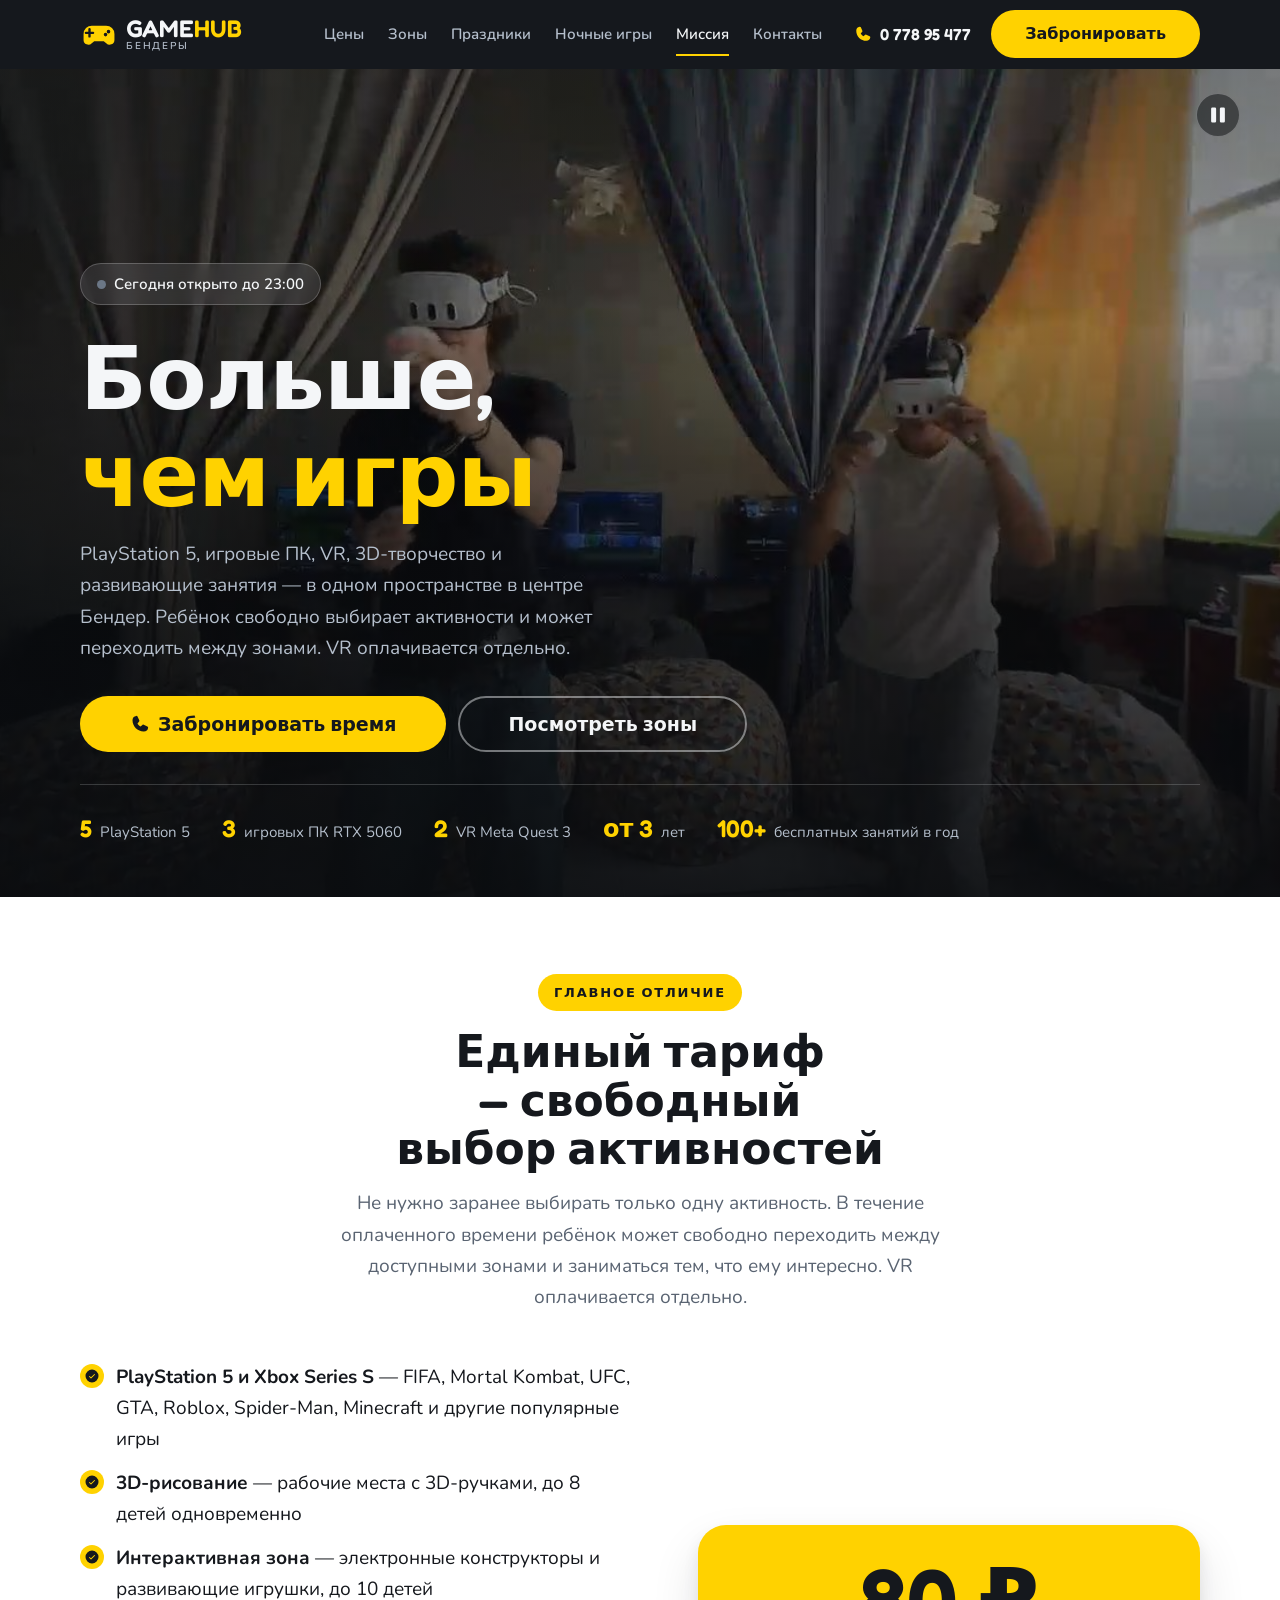
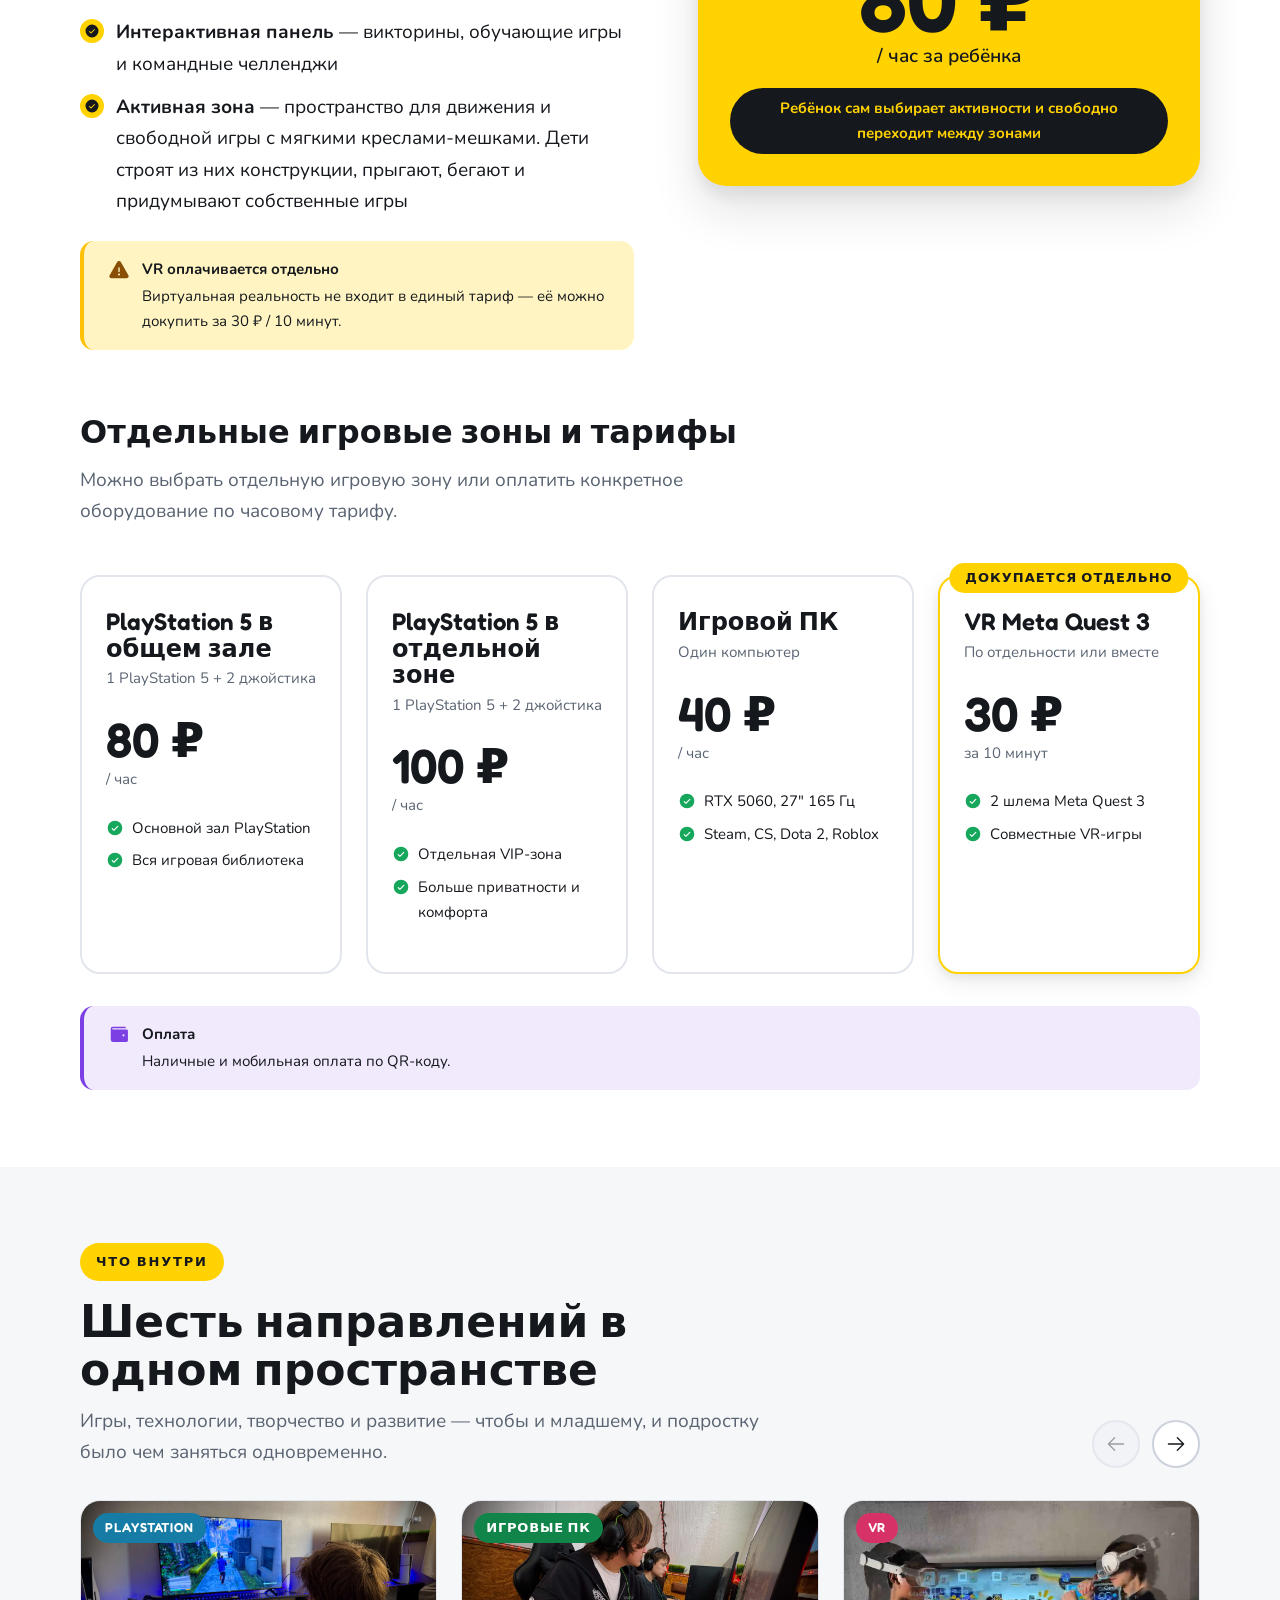
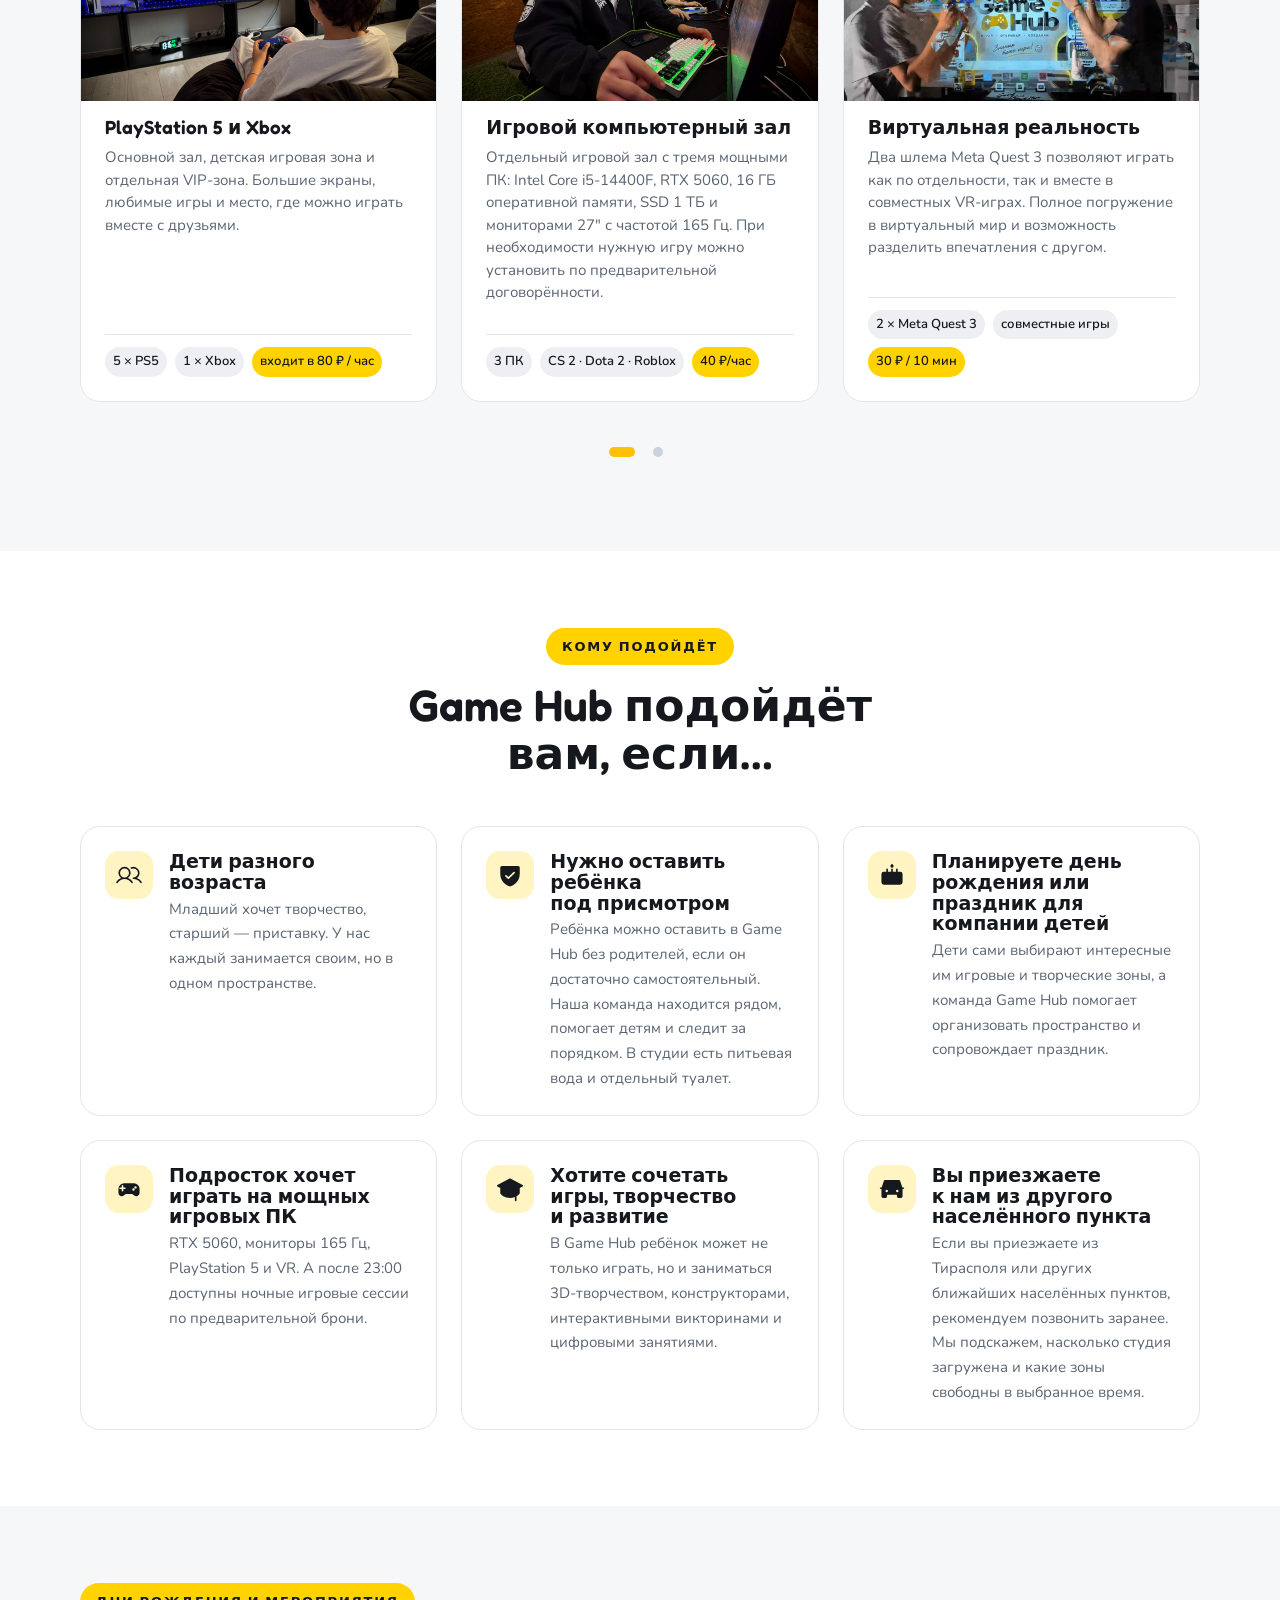
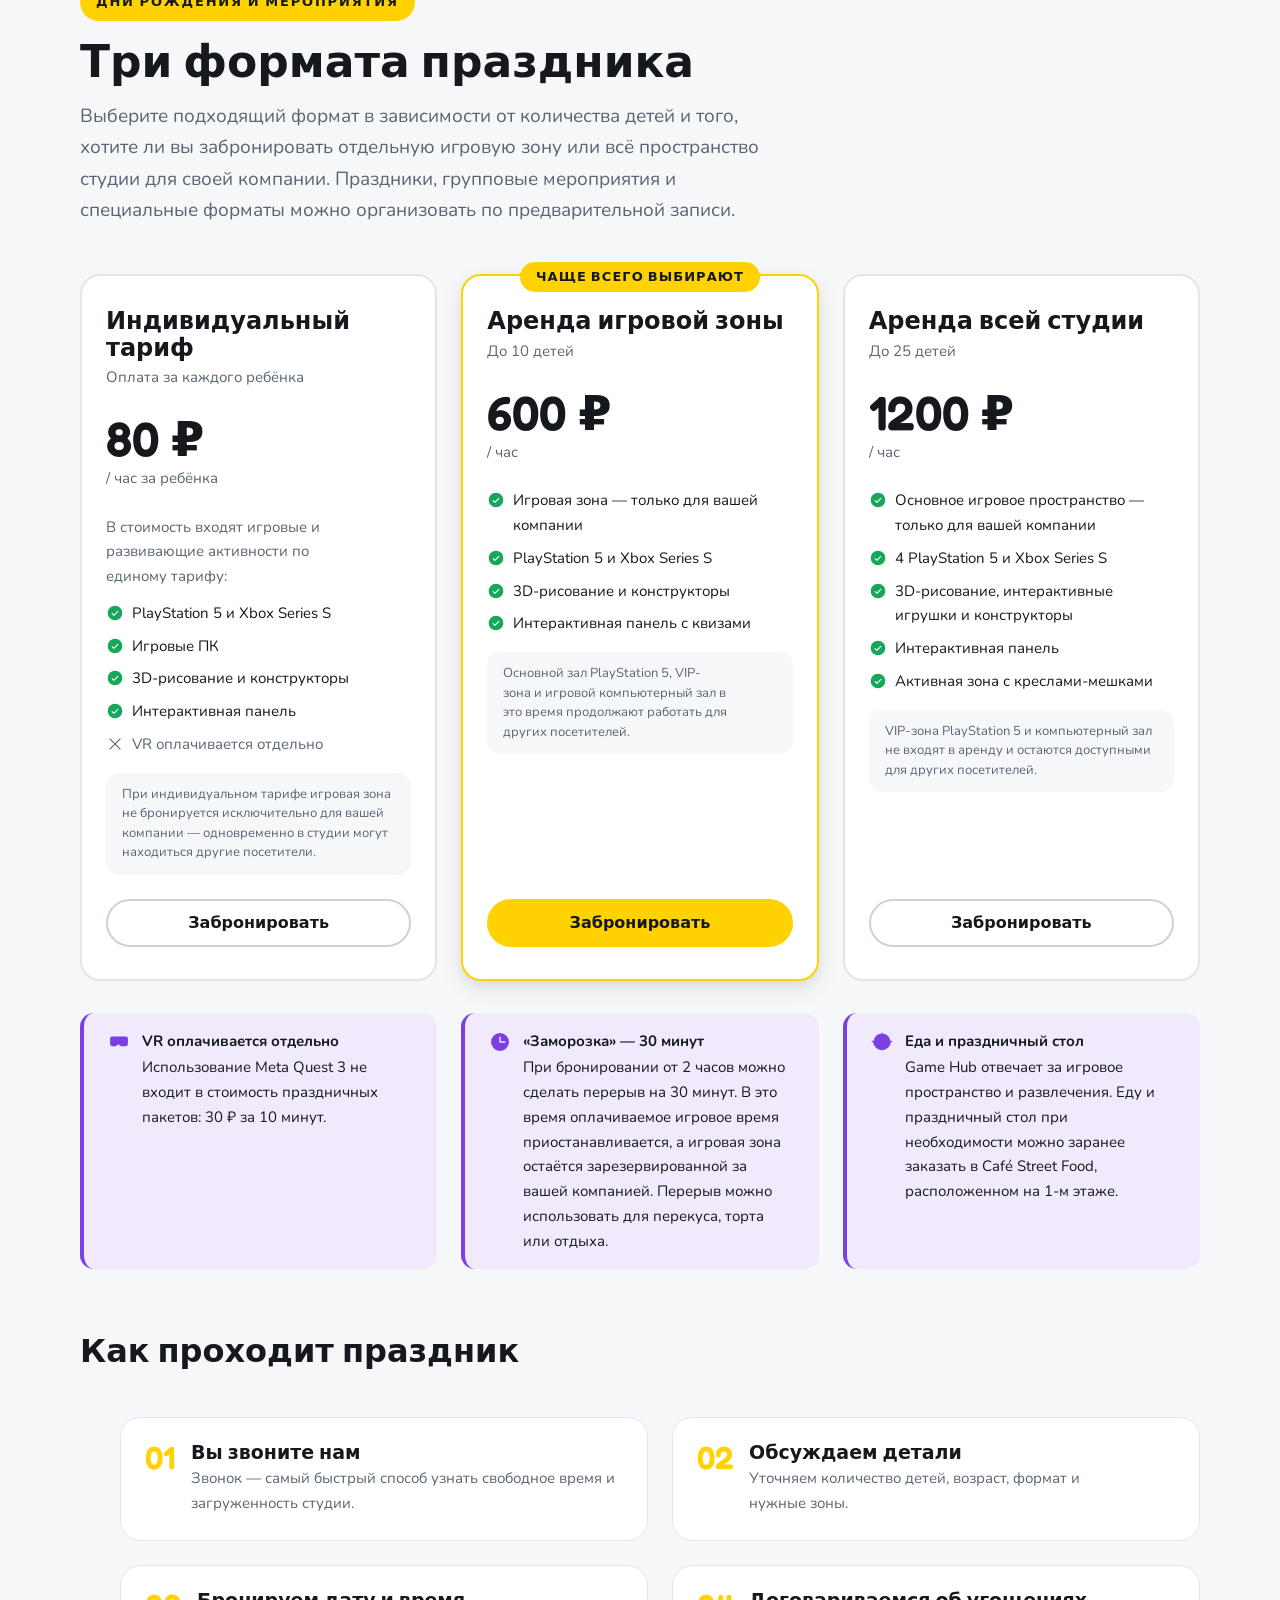
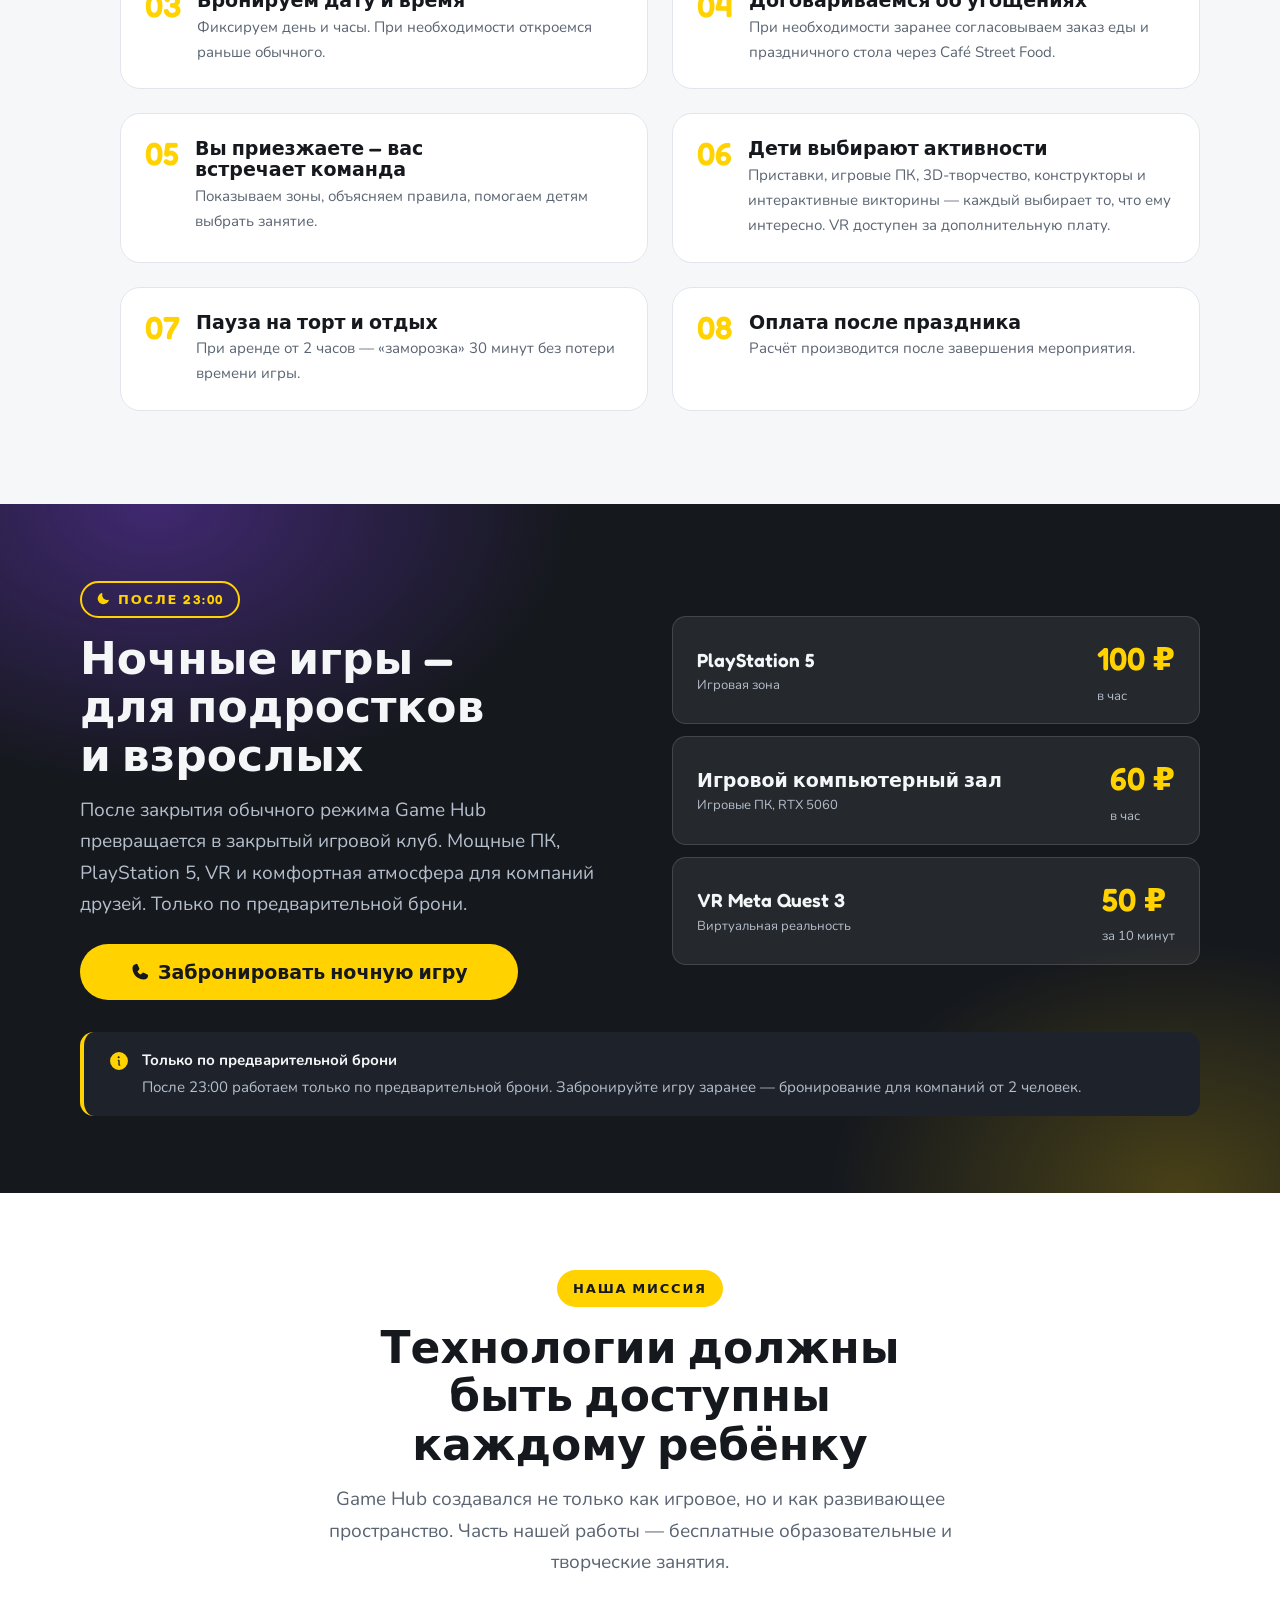
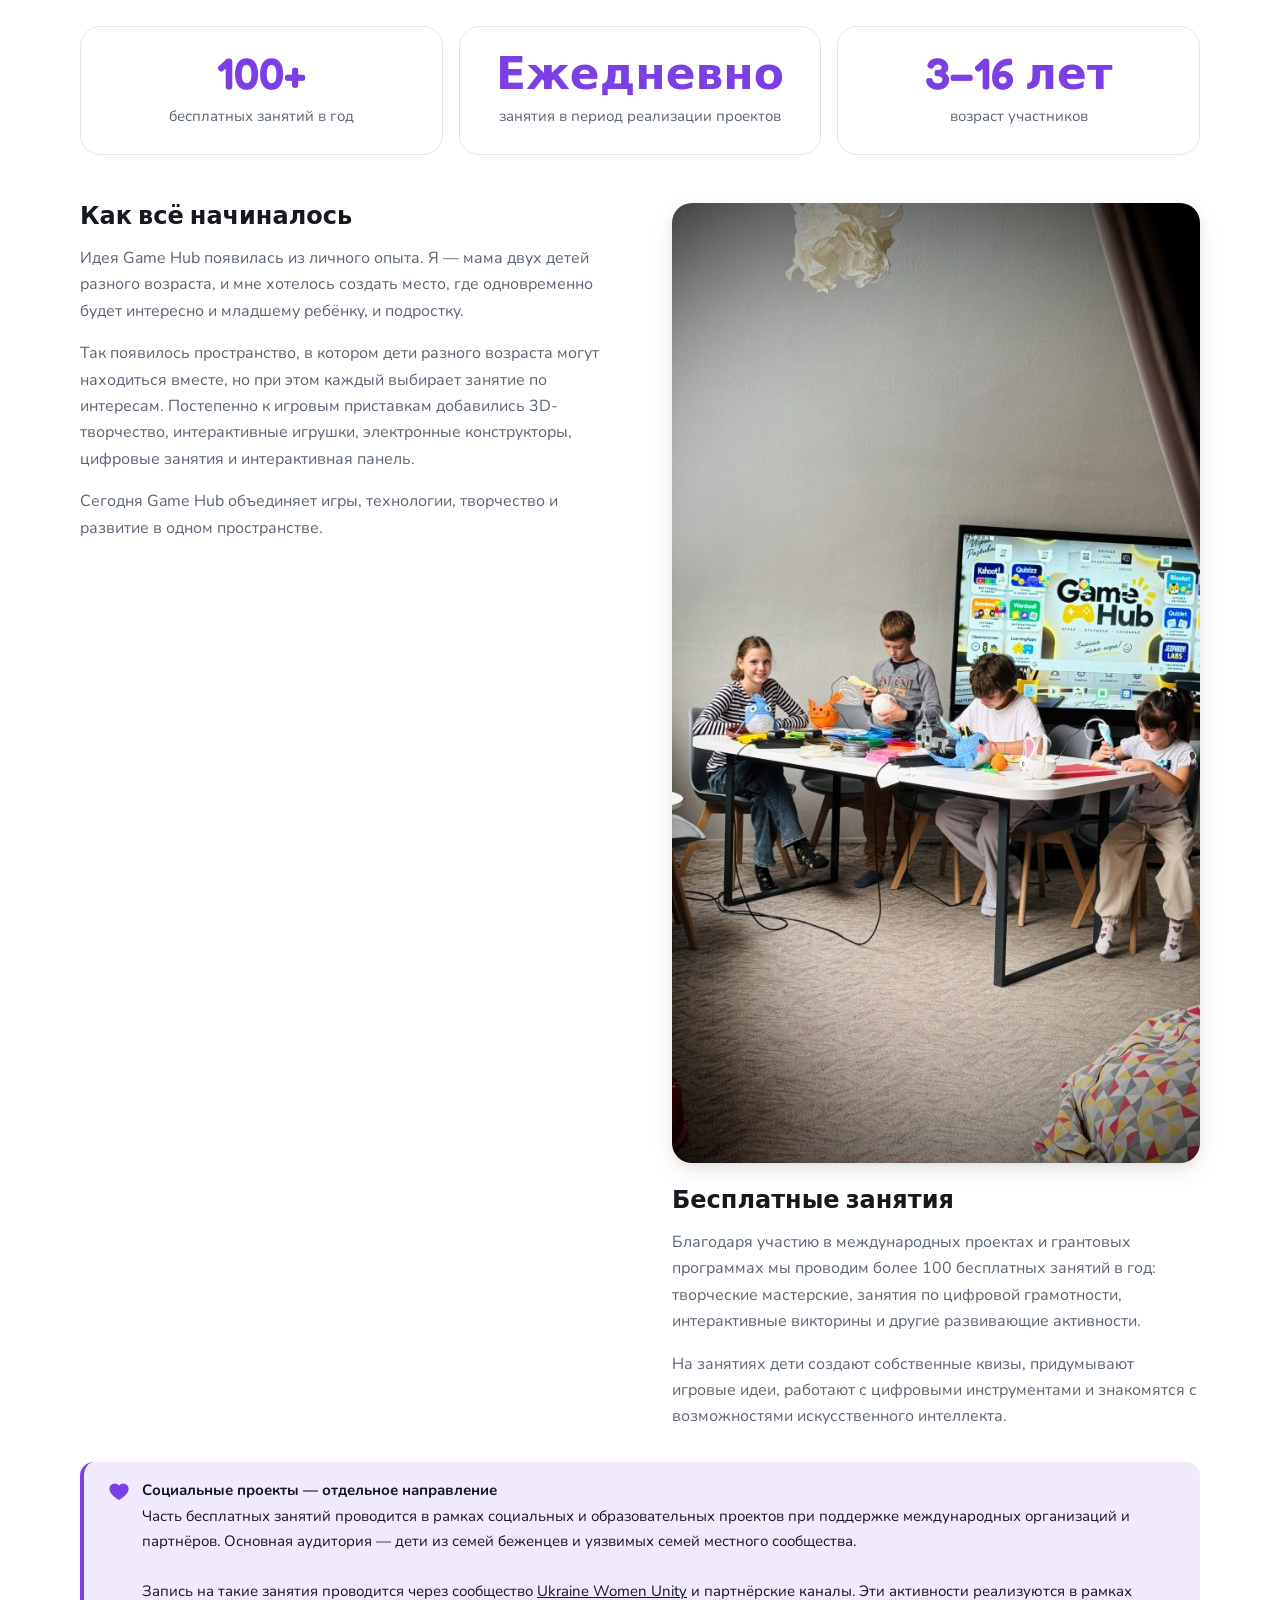
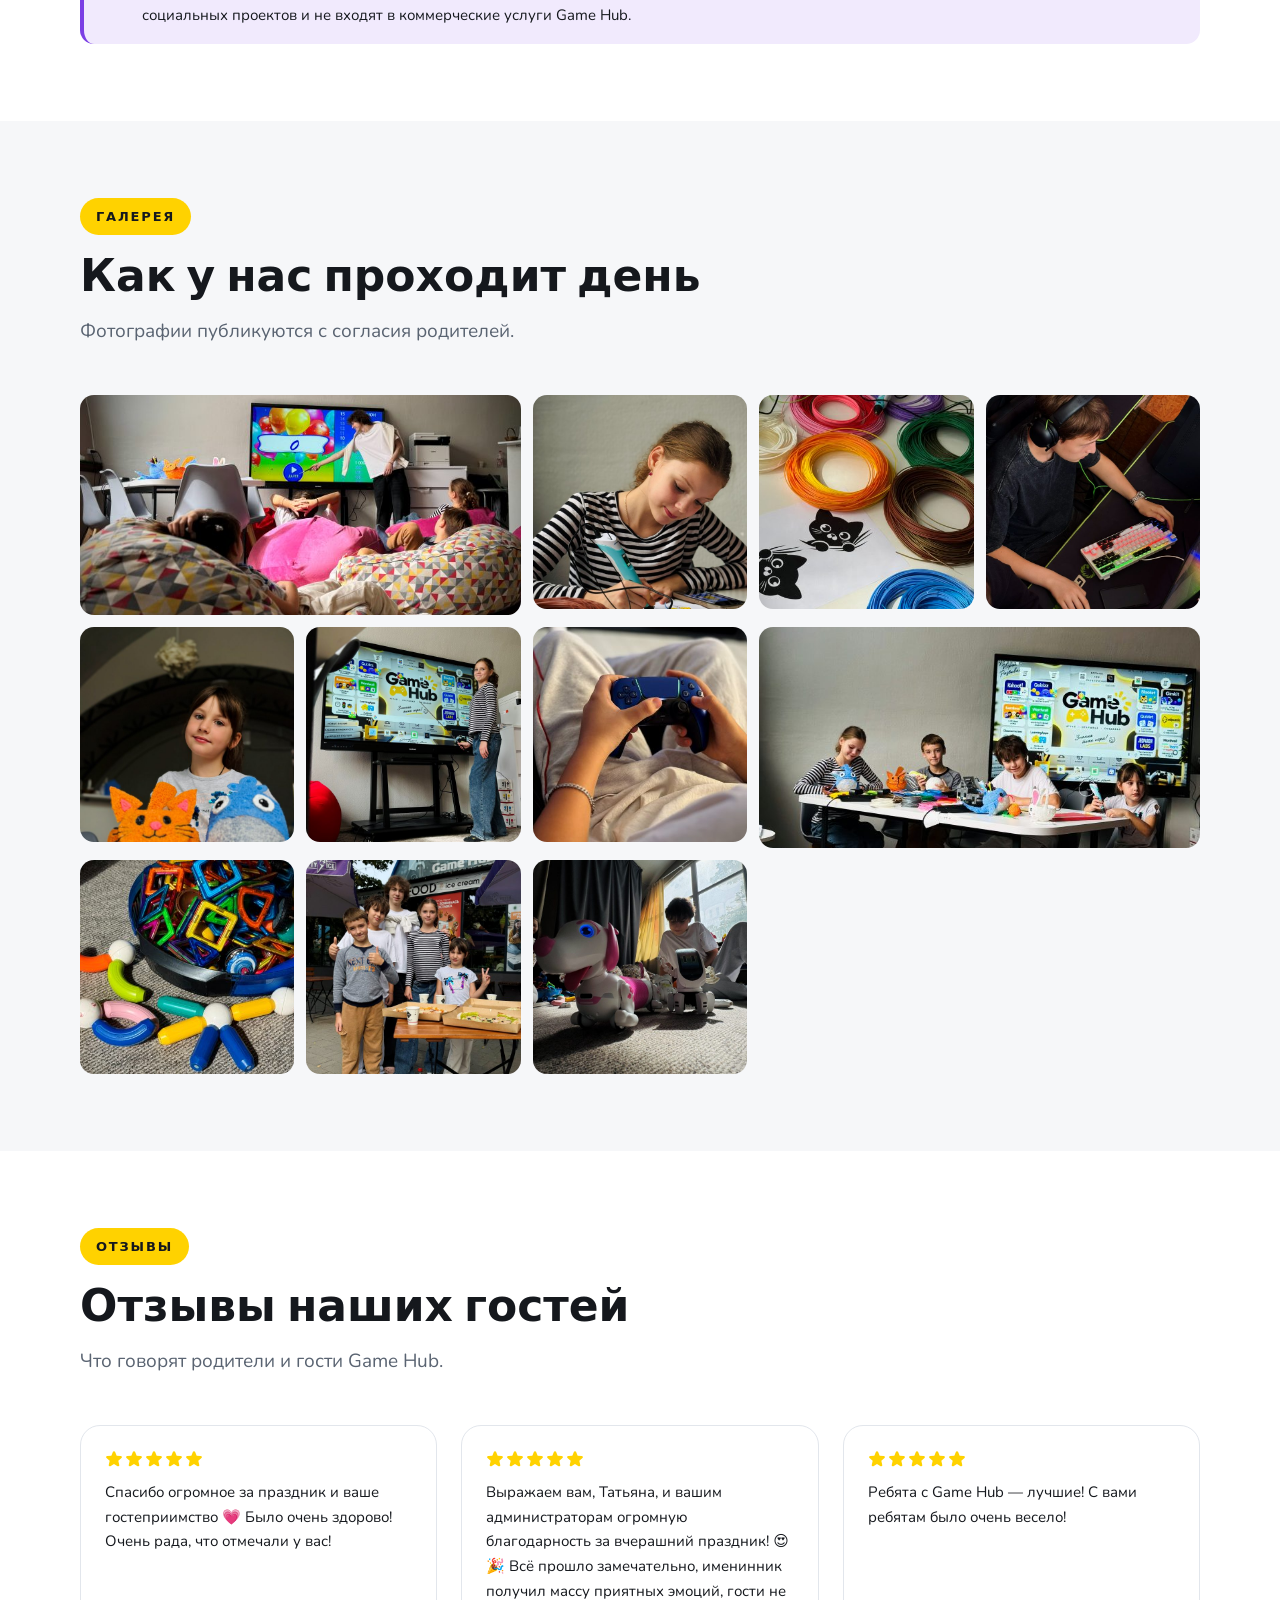
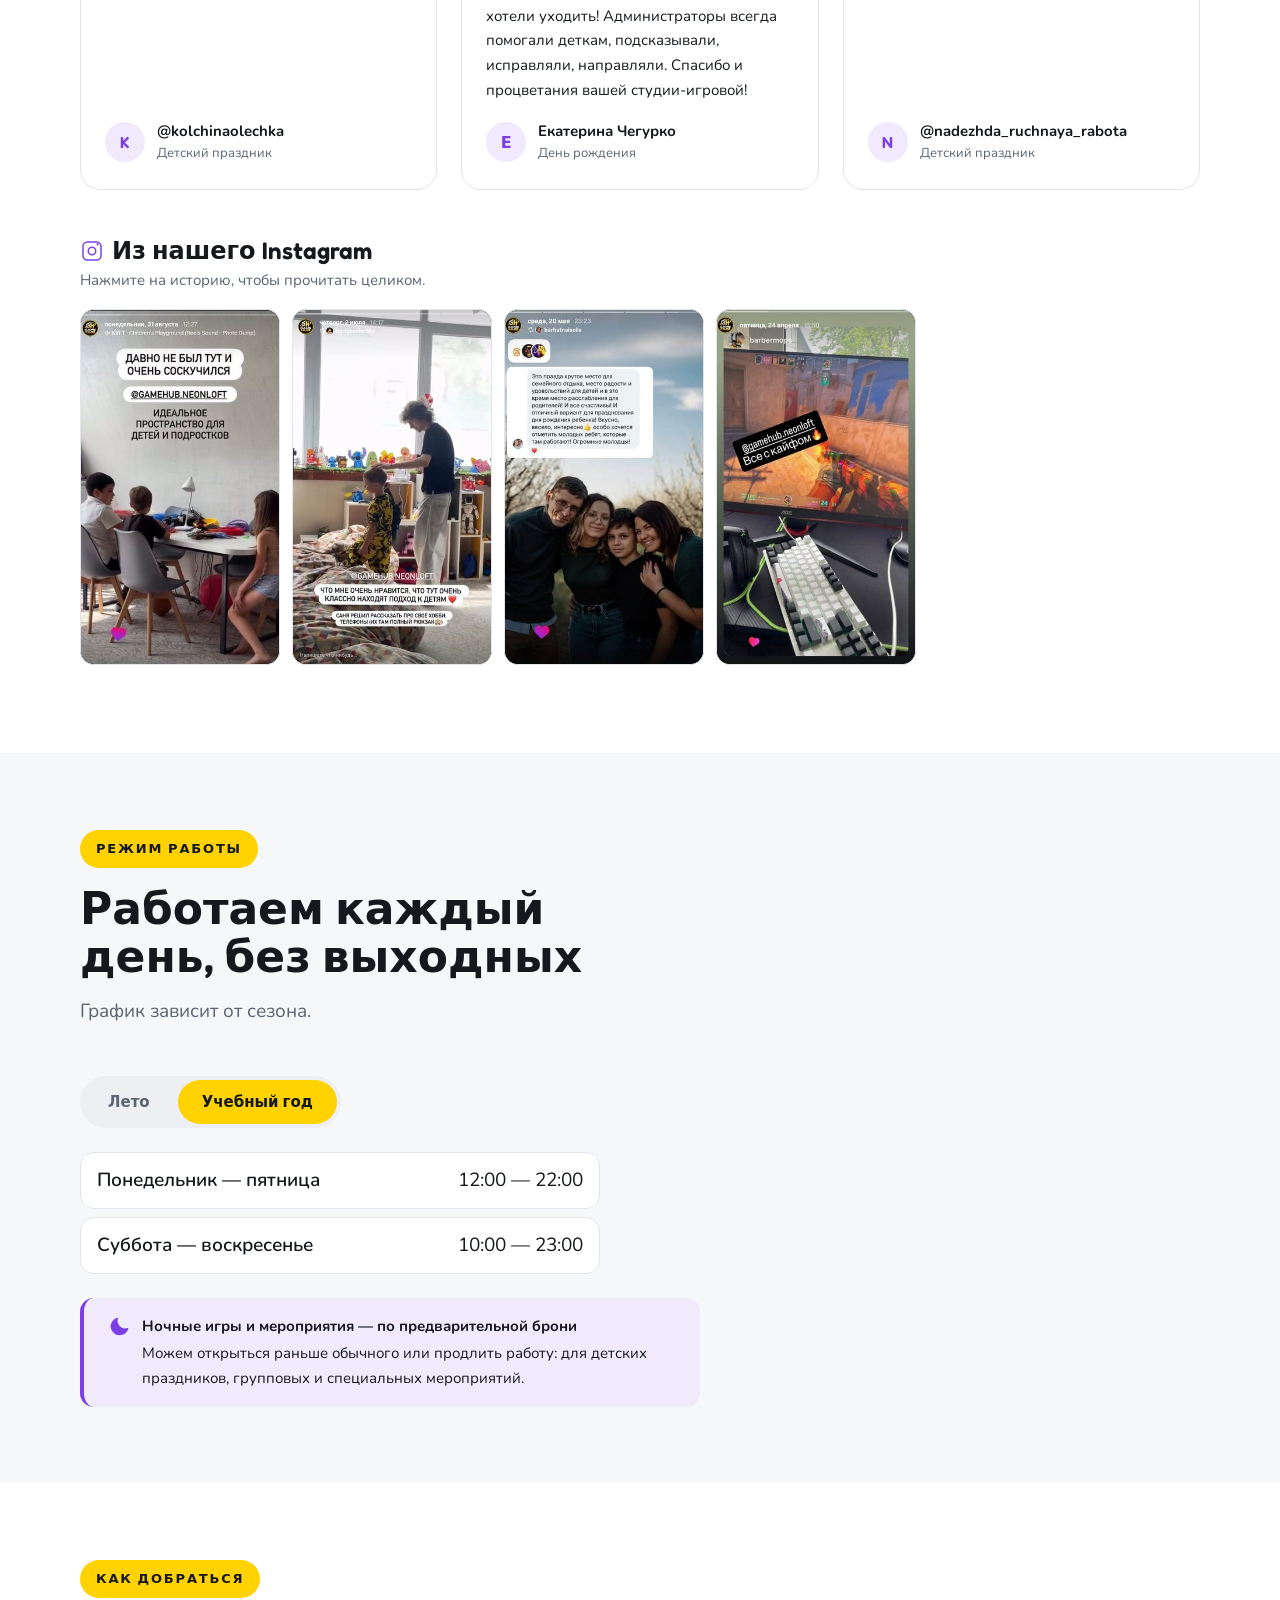
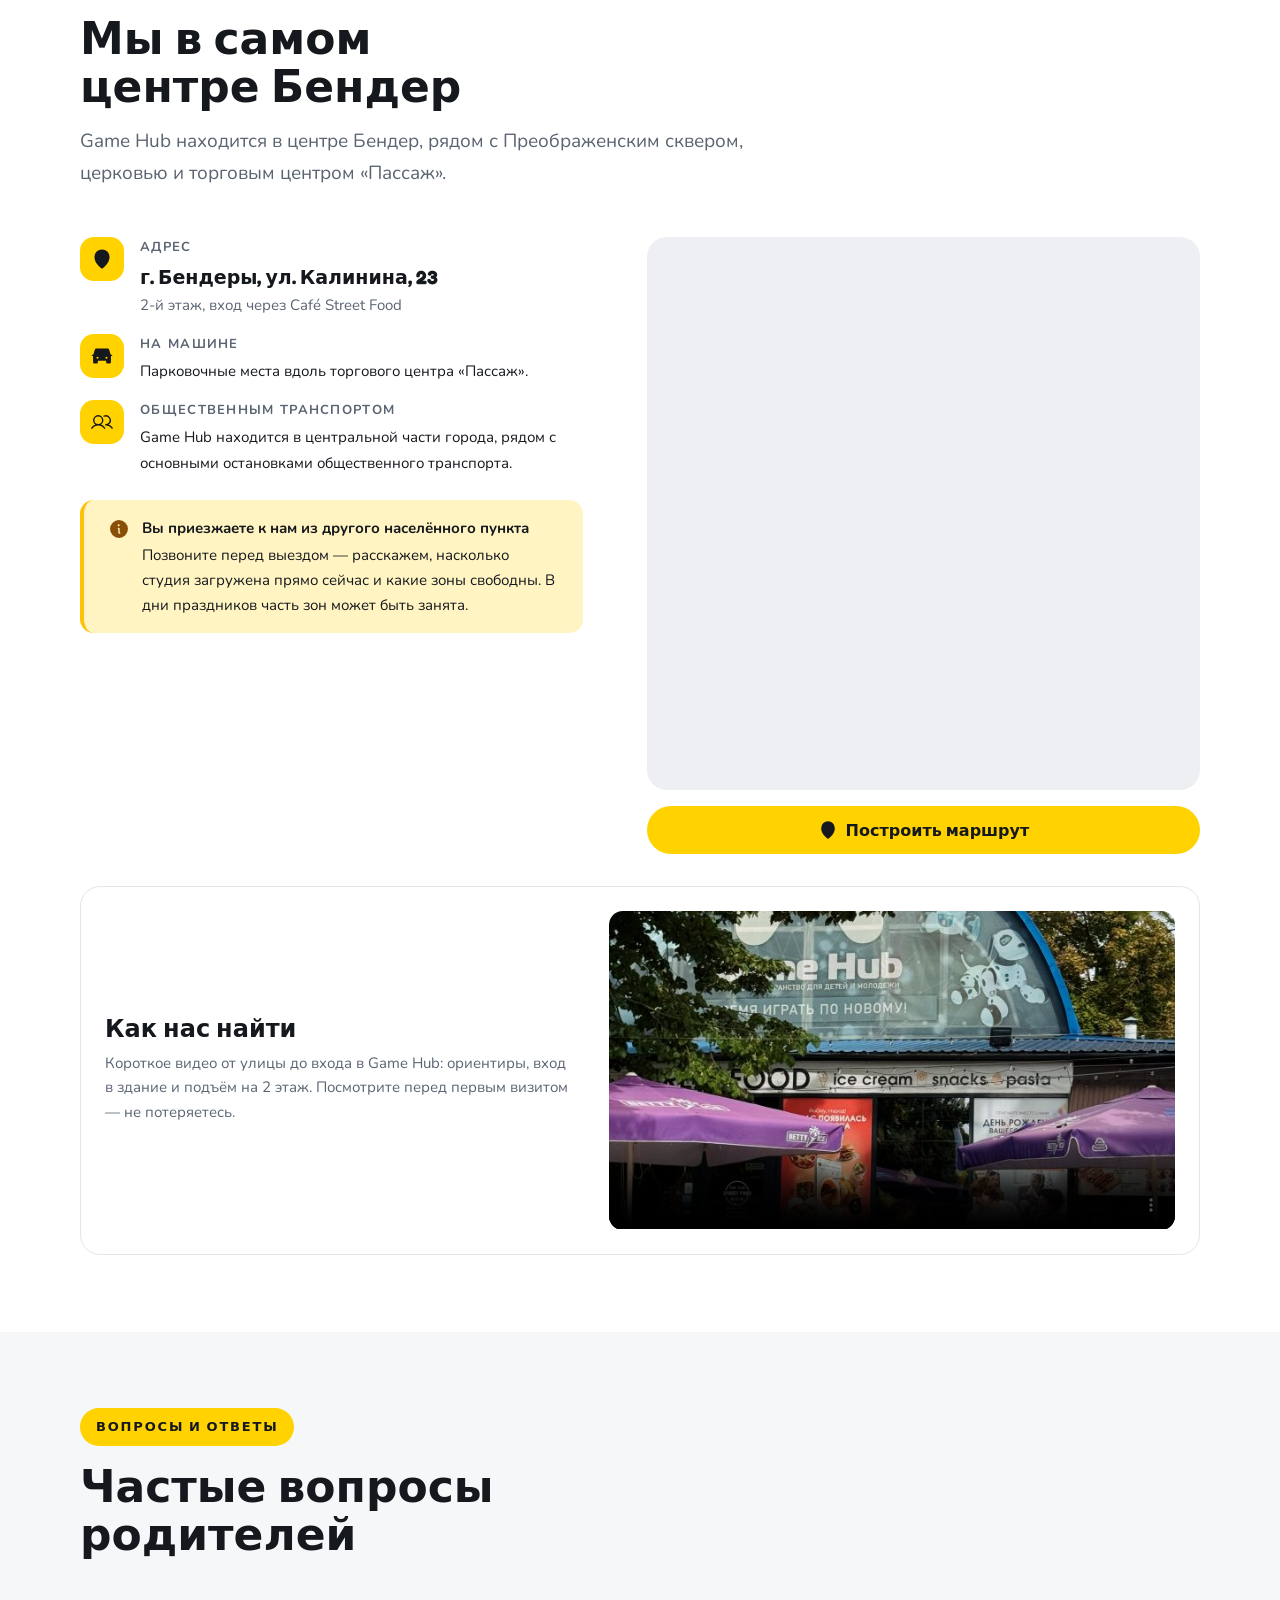
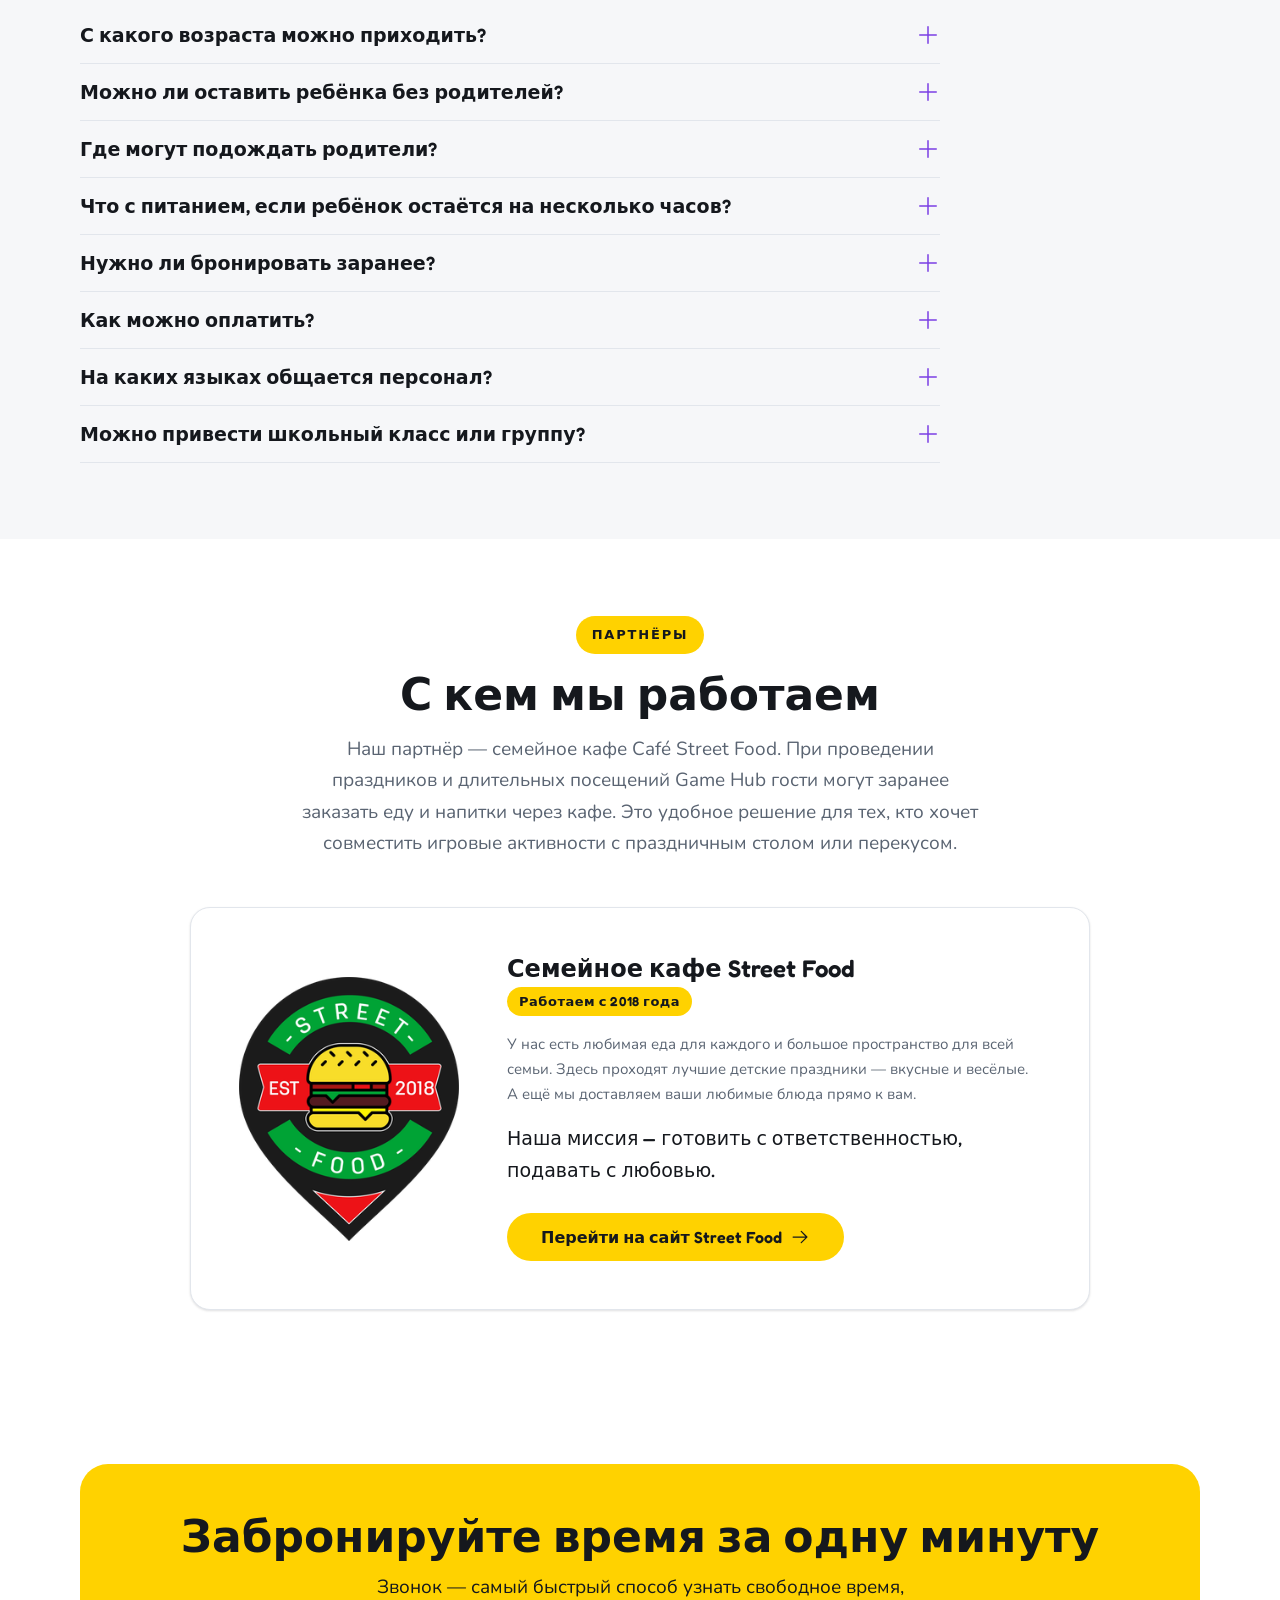
==== commit 0c43695f: "Add Game Hub Edit Portal and dynamic content loader" ====
--- a/index.html
+++ b/index.html
@@ -1410,6 +1410,7 @@
   </button>
 </dialog>
 
+<script src="js/content-loader.js" defer></script>
 <script src="js/main.js" defer></script>
 </body>
 </html>
